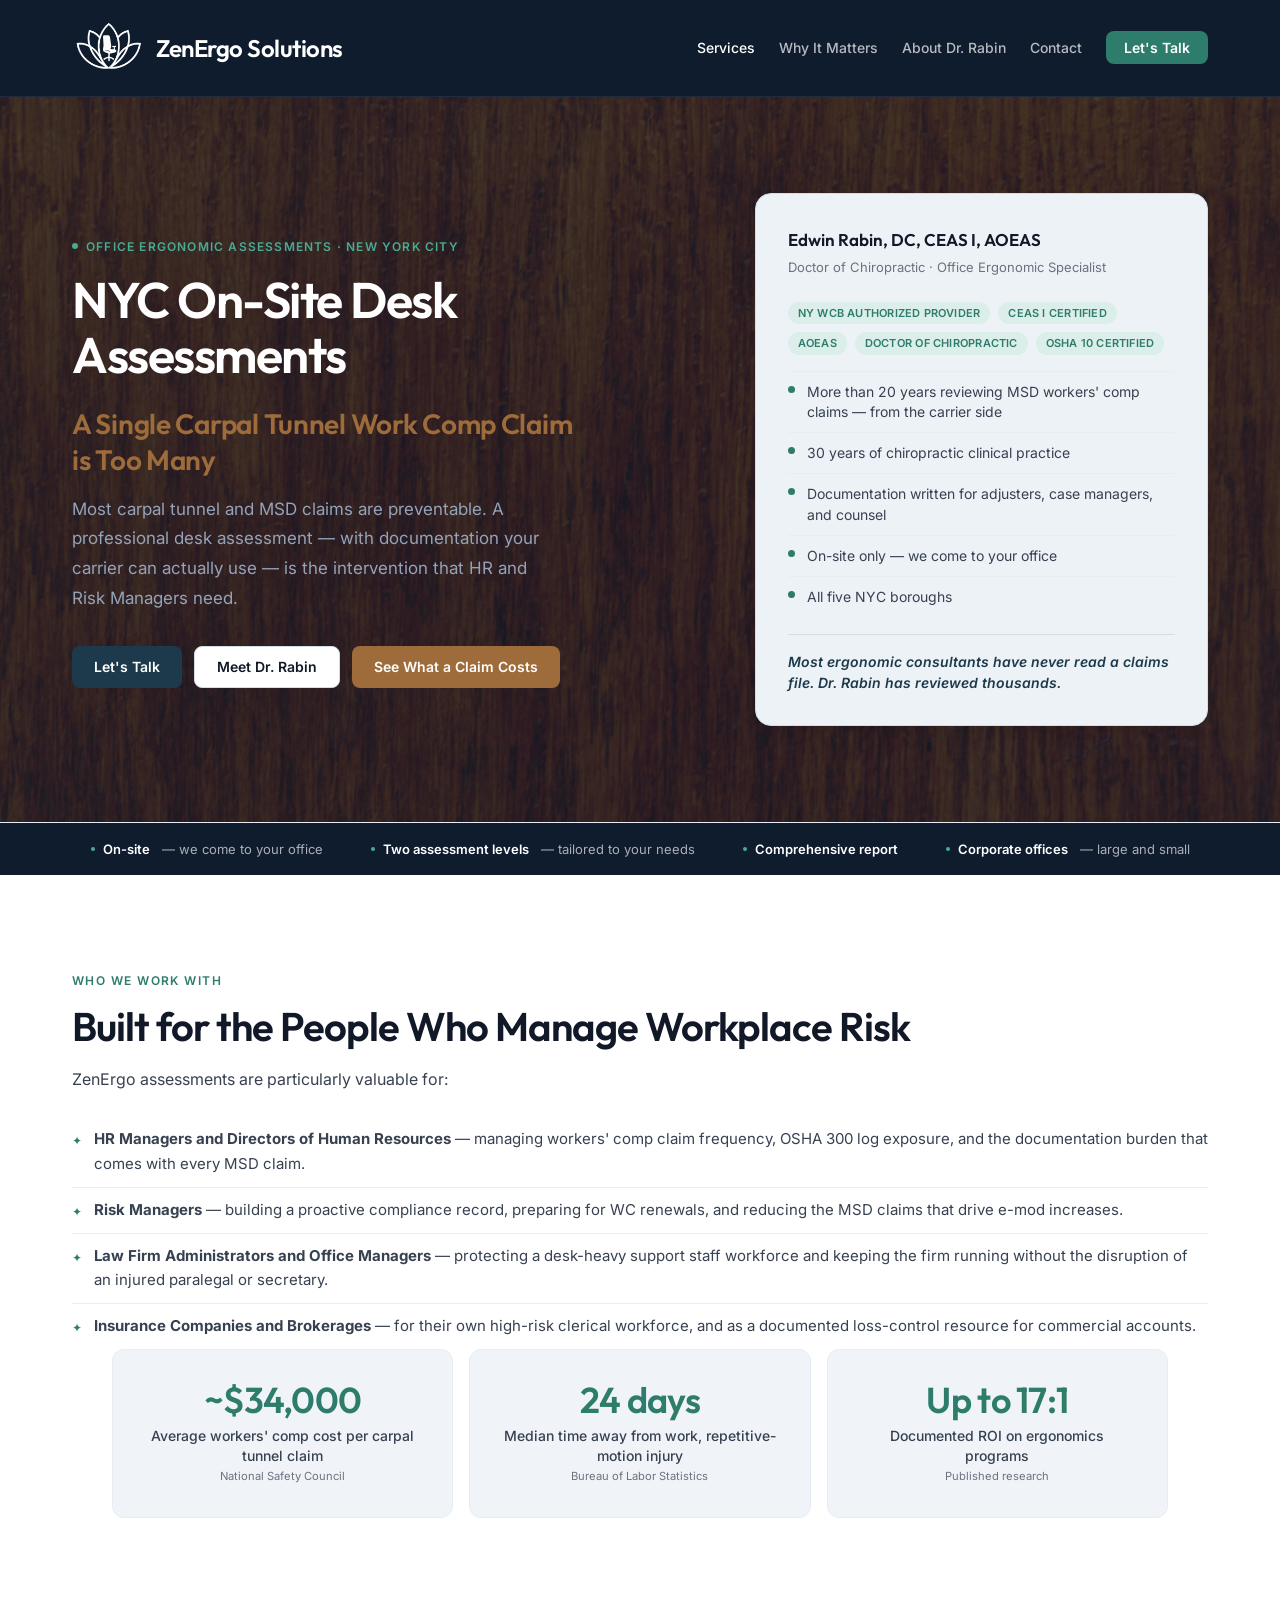
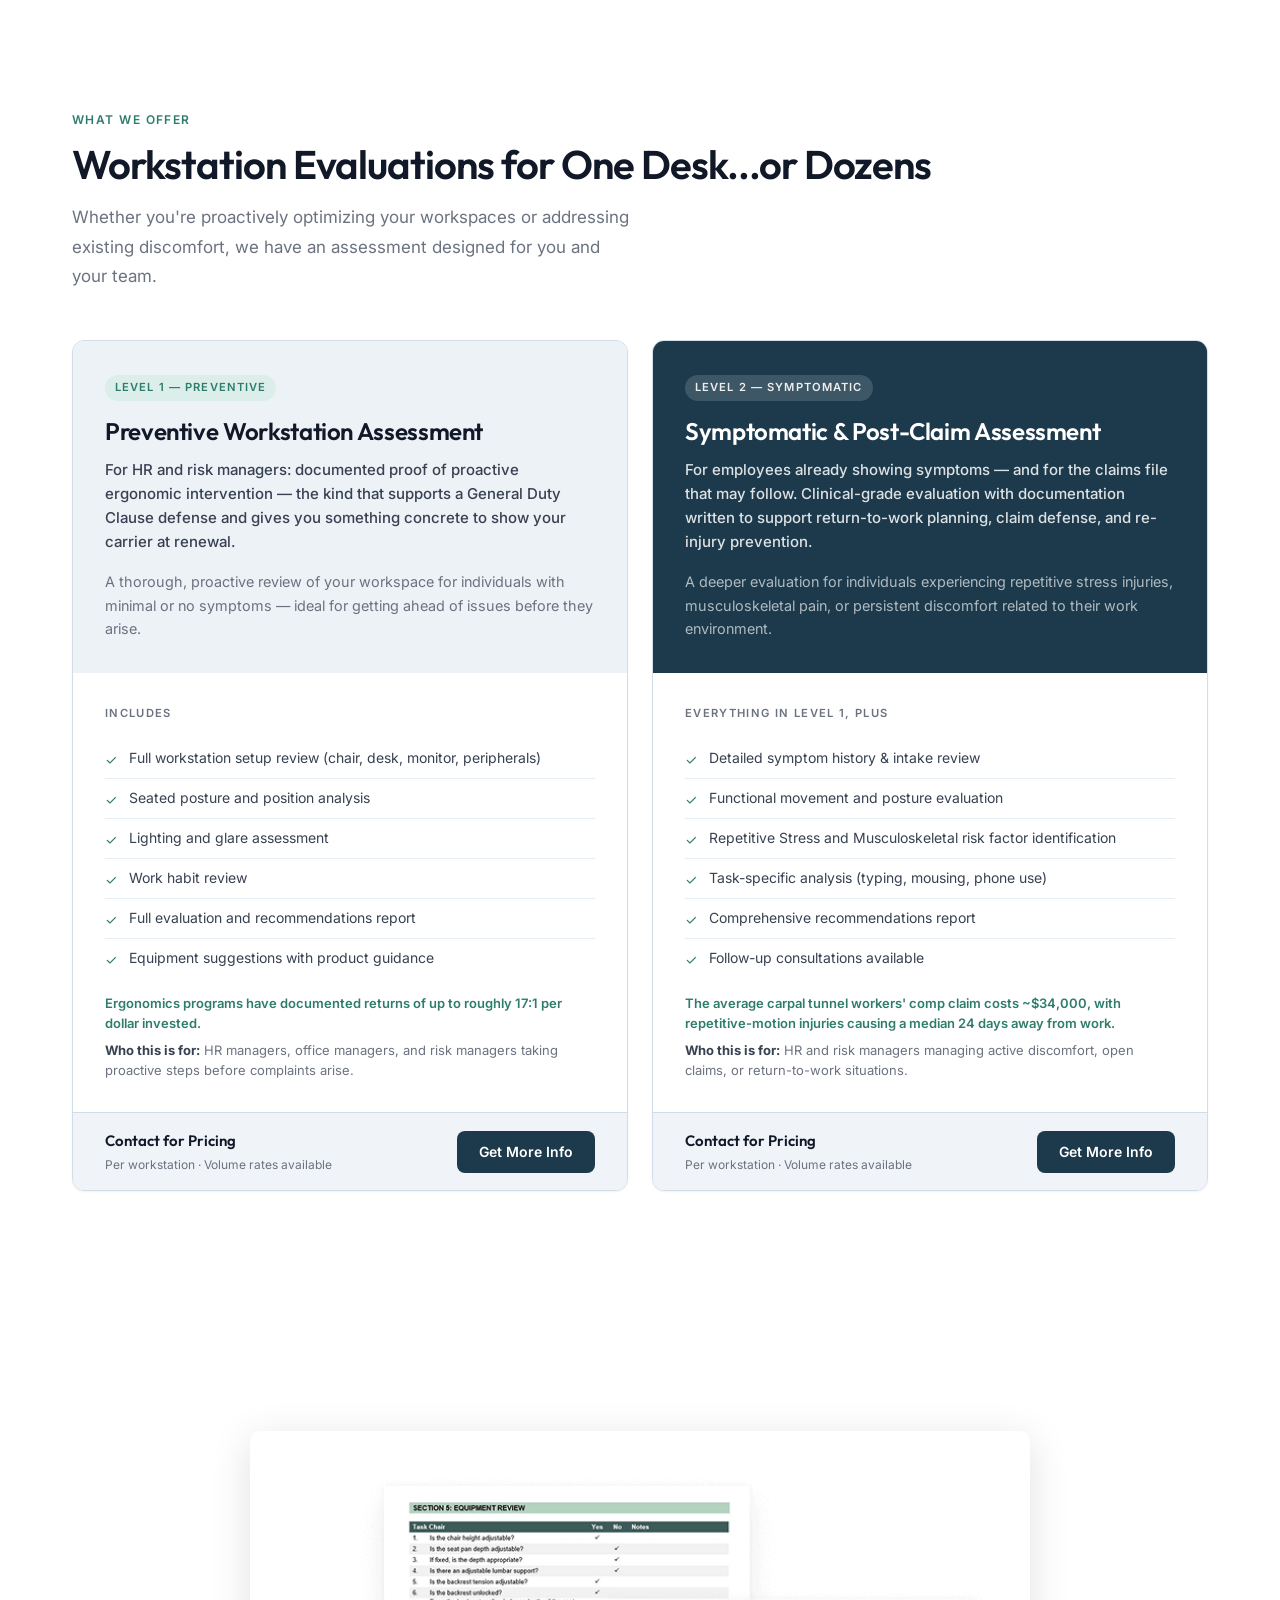
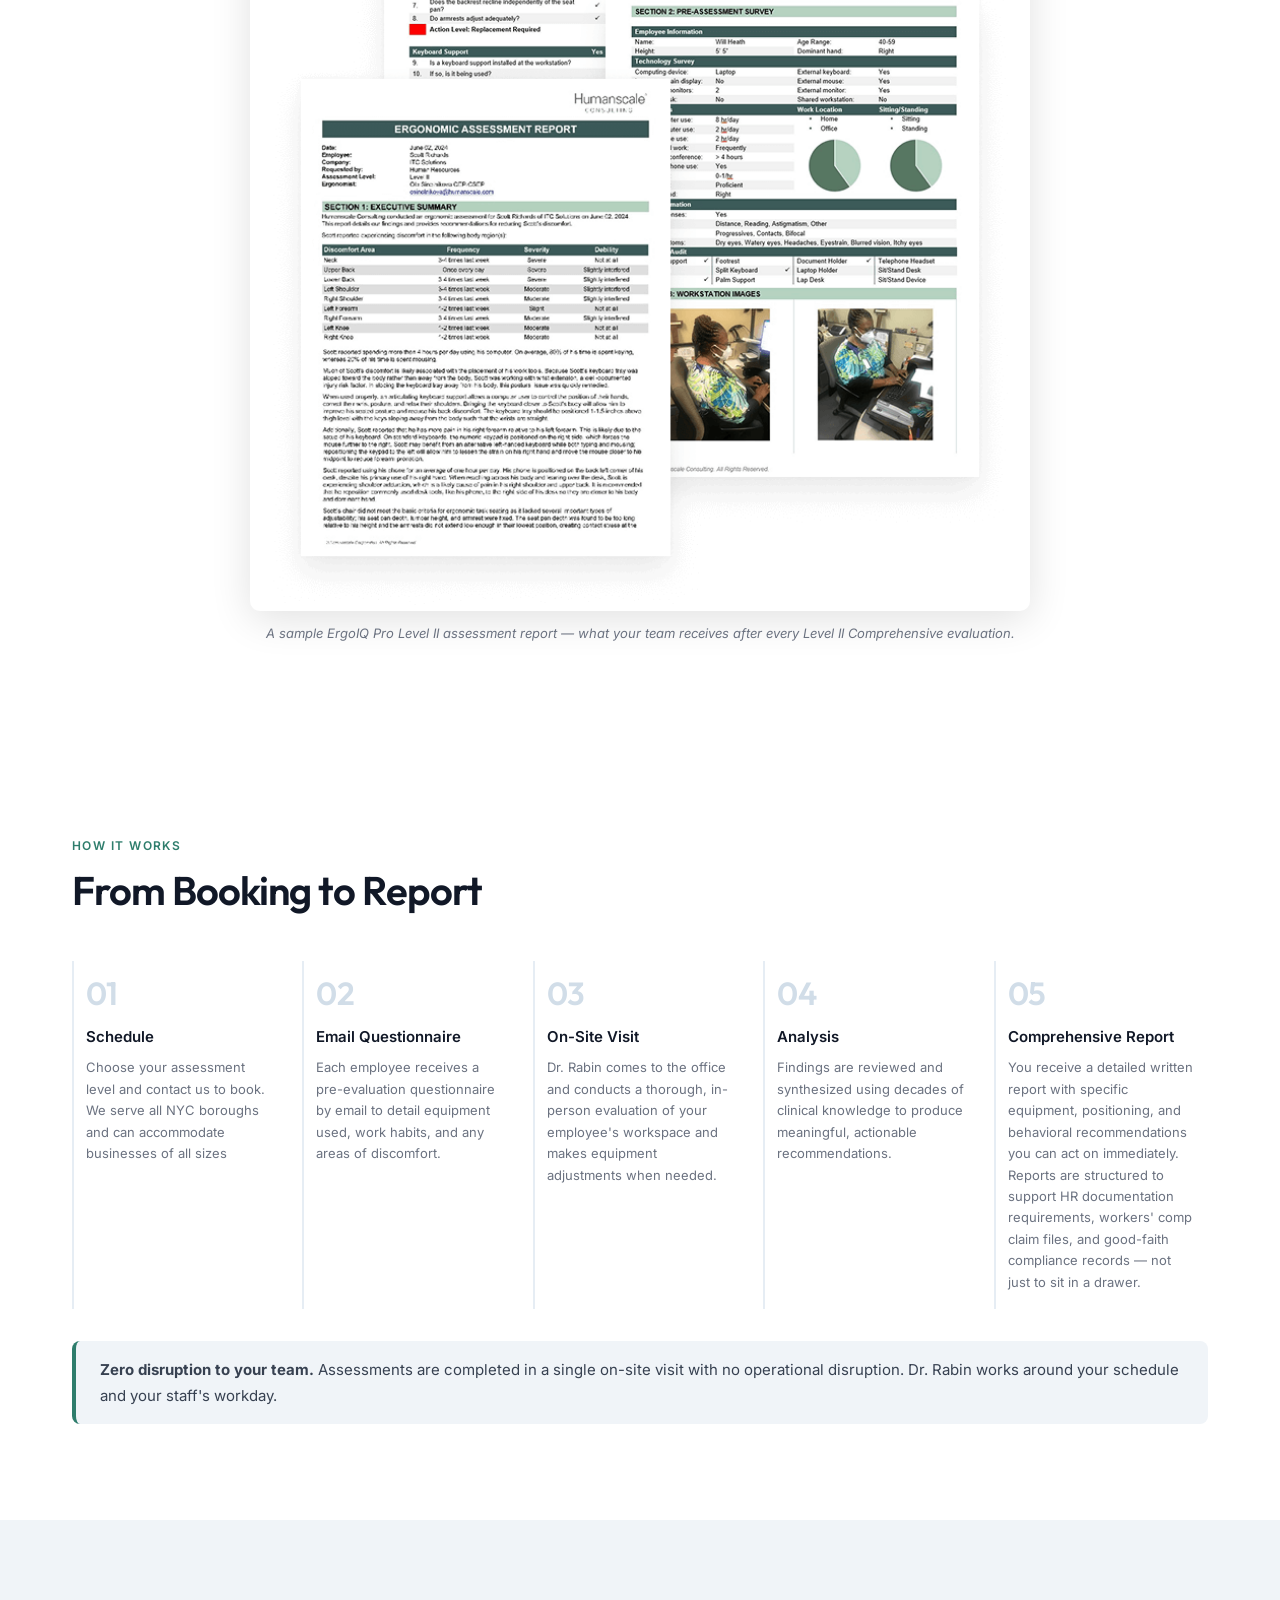
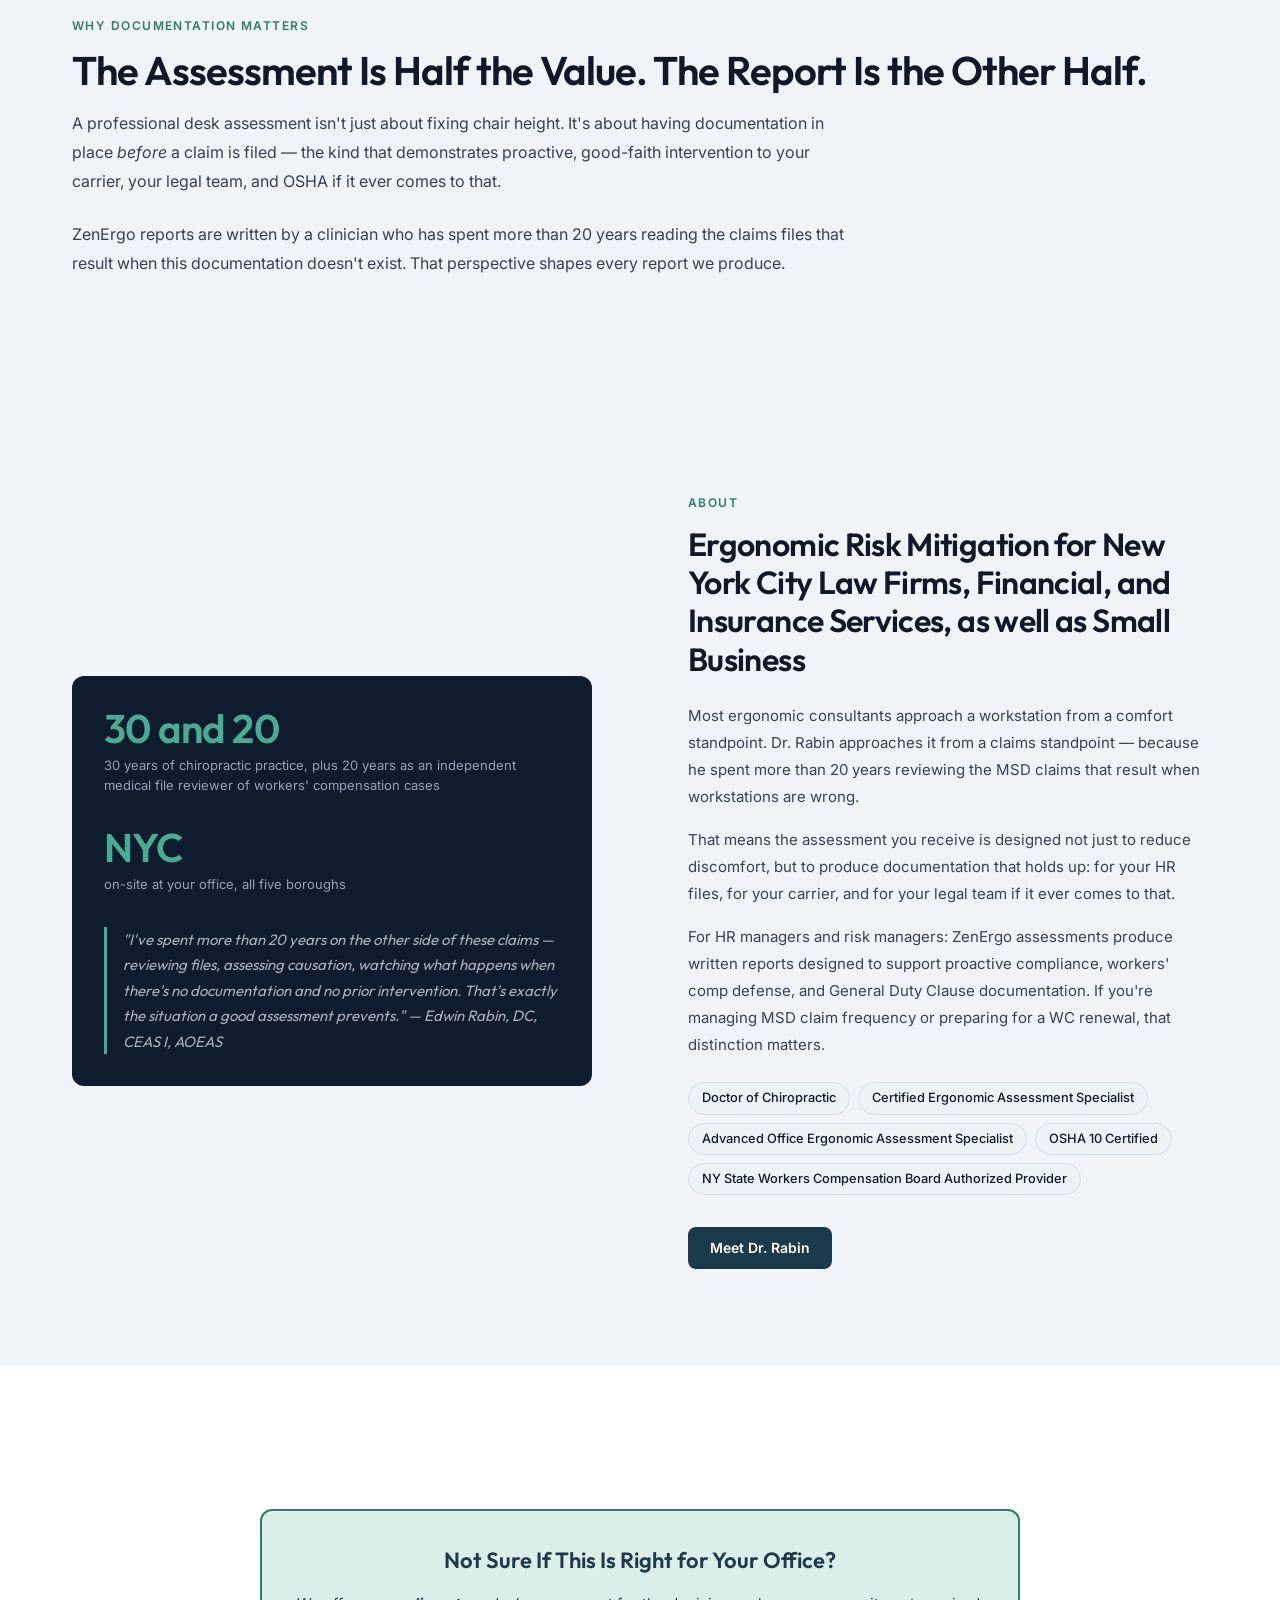
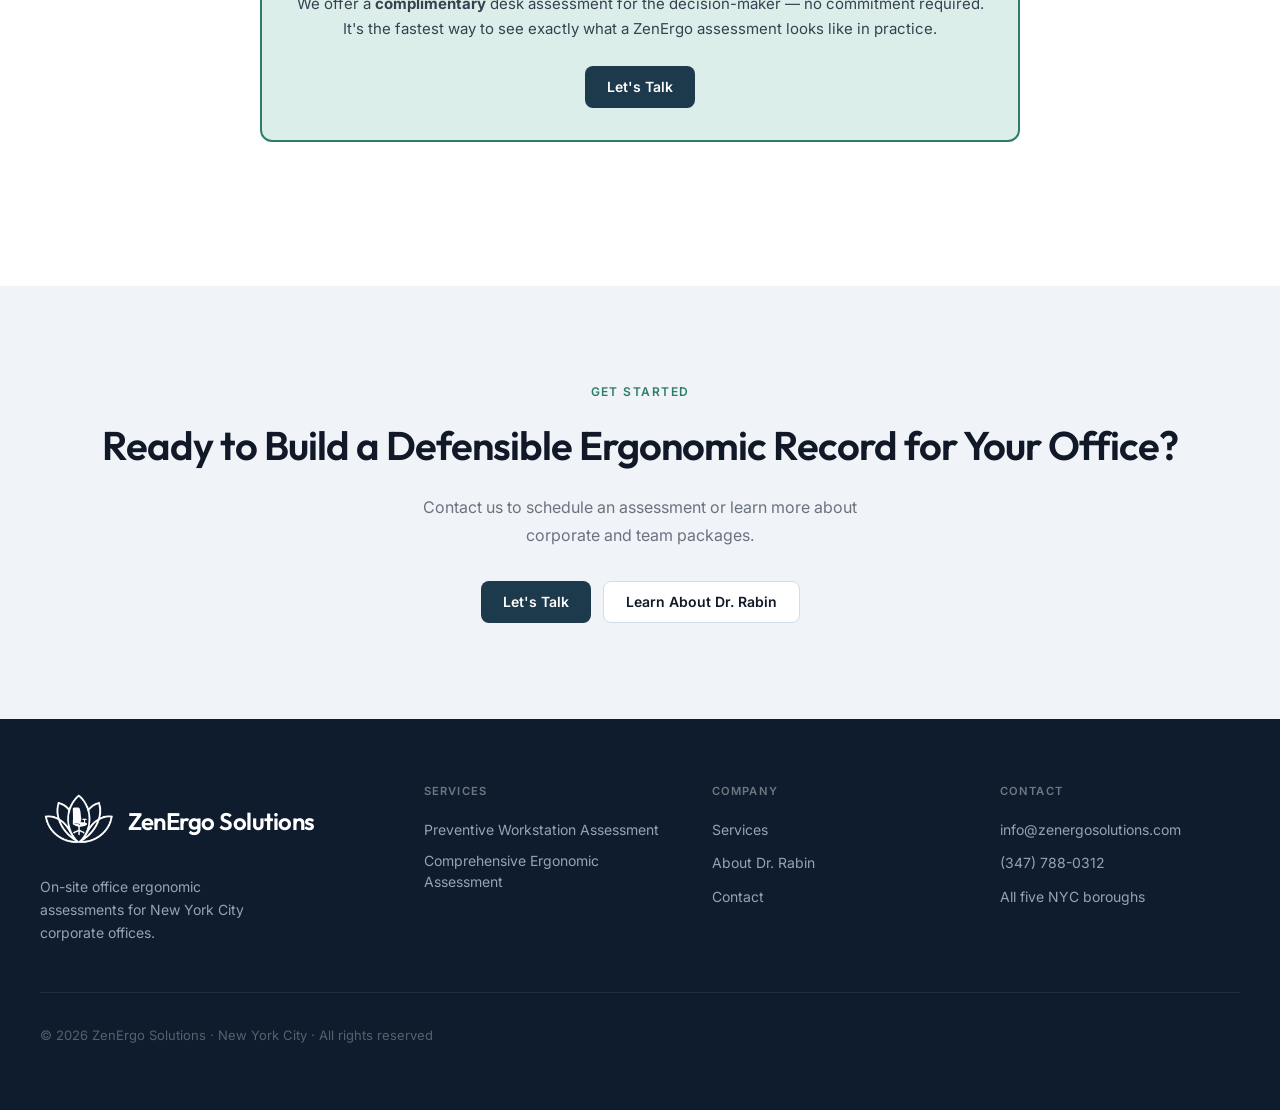
==== index.html @ 28ac05fc "Reword hero sub-headline copy "One Carpal Tunnel Work Comp Claim is Too Many." -> "A Single Carpal T" ====
<!DOCTYPE html>
<html lang="en">
<head>
  <meta charset="UTF-8">
  <meta name="viewport" content="width=device-width, initial-scale=1.0">
  <title>NYC Office Ergonomic Assessments for HR & Risk Managers | Law, Financial & Insurance | ZenErgo Solutions</title>
  <meta name="description" content="On-site office ergonomic assessments for NYC employers — with documentation HR managers, risk managers, office managers, and COOs can actually use. Reduce MSD workers' comp claims, strengthen your compliance record, and protect a desk-bound workforce. All five NYC boroughs.">
  <link rel="canonical" href="https://www.zenergosolutions.com/" />
  <meta name="keywords" content="office ergonomics consultant NYC, ergonomic assessment NYC office, on-site ergonomic assessment New York, workplace ergonomic evaluation New York City, workstation assessment NYC, ergonomic assessment law firm NYC, financial services ergonomics, insurance office ergonomics, workers comp ergonomic assessment NYC, carpal tunnel prevention office NYC, MSD prevention office ergonomics, corporate ergonomics Manhattan Brooklyn, ZenErgo Solutions, Dr. Edwin Rabin">

  <!-- Favicon -->
  <link rel="icon" type="image/png" href="ZenErgo-wName.png">
  <link rel="apple-touch-icon" href="ZenErgo-wName.png">

  <!-- Open Graph -->
  <meta property="og:type" content="website">
  <meta property="og:title" content="NYC Office Ergonomic Assessments for HR & Risk Managers | ZenErgo Solutions">
  <meta property="og:description" content="On-site office ergonomic assessments for NYC employers — with documentation HR, risk, and office managers can use. Reduce MSD claim exposure and build a defensible compliance record. All five boroughs served.">
  <meta property="og:url" content="https://www.zenergosolutions.com/">
  <meta property="og:image" content="https://www.zenergosolutions.com/ZenErgo-wName.png">
  <meta property="og:site_name" content="ZenErgo Solutions">

  <!-- Twitter Card -->
  <meta name="twitter:card" content="summary_large_image">
  <meta name="twitter:title" content="NYC Office Ergonomic Assessments for HR & Risk Managers | ZenErgo Solutions">
  <meta name="twitter:description" content="On-site office ergonomic assessments for NYC employers — with documentation HR, risk, and office managers can use. Reduce MSD claim exposure and build a defensible compliance record. All five boroughs served.">
  <meta name="twitter:image" content="https://www.zenergosolutions.com/ZenErgo-wName.png">

  <!-- Google Search Console Verification -->
  <meta name="google-site-verification" content="HZJrYpx8dpgIf5GoWbdY0h0nmHTKcFLue034OEH0woA" />

  <!-- Google Analytics 4 -->
  <script async src="https://www.googletagmanager.com/gtag/js?id=G-EG3LSNNDYT"></script>
  <script>
    window.dataLayer = window.dataLayer || [];
    function gtag(){dataLayer.push(arguments);}
    gtag('js', new Date());
    gtag('config', 'G-EG3LSNNDYT');
  </script>

  <!-- JSON-LD: Local Business / Professional Service Schema -->
  <script type="application/ld+json">
  {
    "@context": "https://schema.org",
    "@type": "ProfessionalService",
    "name": "ZenErgo Solutions",
    "description": "On-site office ergonomic assessments for New York City employers — clinician-led workstation evaluations with written documentation built for HR files, workers' compensation defense, and General Duty Clause compliance. Serving law firms, financial services firms, insurance companies, and corporate offices across all five NYC boroughs.",
    "image": "https://www.zenergosolutions.com/ZenErgo-wName.png",
    "logo": "https://www.zenergosolutions.com/ZenErgo-wName.png",
    "@id": "https://www.zenergosolutions.com/#organization",
    "url": "https://www.zenergosolutions.com",
    "telephone": "+1-347-788-0312",
    "email": "info@zenergosolutions.com",
    "priceRange": "$$",
    "address": {
      "@type": "PostalAddress",
      "addressLocality": "New York",
      "addressRegion": "NY",
      "addressCountry": "US"
    },
    "openingHoursSpecification": {
      "@type": "OpeningHoursSpecification",
      "dayOfWeek": ["Monday", "Tuesday", "Wednesday", "Thursday", "Friday"],
      "opens": "09:00",
      "closes": "17:00"
    },
    "audience": {
      "@type": "BusinessAudience",
      "audienceType": "HR Managers, Risk Managers, Office Managers, Law Firm Administrators, Financial Firm Administrators, Insurance Services Administrators, COOs"
    },
    "founder": {
      "@type": "Person",
      "name": "Dr. Edwin Rabin, DC",
      "jobTitle": "Chiropractor & Certified Ergonomics Specialist",
      "honorificSuffix": "DC, CEAS I, AOEAS"
    },
    "areaServed": [
      {
        "@type": "AdministrativeArea",
        "name": "Manhattan",
        "sameAs": "https://en.wikipedia.org/wiki/Manhattan"
      },
      {
        "@type": "AdministrativeArea",
        "name": "Brooklyn",
        "sameAs": "https://en.wikipedia.org/wiki/Brooklyn"
      },
      {
        "@type": "AdministrativeArea",
        "name": "Queens",
        "sameAs": "https://en.wikipedia.org/wiki/Queens"
      },
      {
        "@type": "AdministrativeArea",
        "name": "The Bronx",
        "sameAs": "https://en.wikipedia.org/wiki/The_Bronx"
      },
      {
        "@type": "AdministrativeArea",
        "name": "Staten Island",
        "sameAs": "https://en.wikipedia.org/wiki/Staten_Island"
      },
      {
        "@type": "AdministrativeArea",
        "name": "New York City",
        "sameAs": "https://en.wikipedia.org/wiki/New_York_City"
      }
    ],
    "knowsAbout": [
      "Office Ergonomics",
      "Workstation Tuning",
      "Ergonomic Assessment",
      "Injury Prevention",
      "Workers Compensation Risk Reduction",
      "Law Firm Ergonomics",
      "Financial Services Ergonomics",
      "Insurance Office Ergonomics",
      "RSI Prevention",
      "Musculoskeletal Disorder Prevention"
    ],
    "hasOfferCatalog": {
      "@type": "OfferCatalog",
      "name": "Ergonomic Assessment Services",
      "itemListElement": [
        {
          "@type": "Offer",
          "itemOffered": {
            "@type": "Service",
            "name": "Preventive Workstation Assessment",
            "description": "Proactive ergonomic workstation assessment for employees with minimal or no symptoms. Includes full workstation review, posture analysis, lighting assessment, and written recommendations report.",
            "audience": {
              "@type": "Audience",
              "audienceType": "Law Firms, Financial Services, Insurance Companies, Corporate Offices"
            }
          }
        },
        {
          "@type": "Offer",
          "itemOffered": {
            "@type": "Service",
            "name": "Symptomatic & Post-Claim Assessment",
            "description": "In-depth clinical ergonomic evaluation for employees experiencing RSI, musculoskeletal pain, or persistent work-related discomfort. Includes symptom history, functional movement evaluation, and detailed clinical recommendations report.",
            "audience": {
              "@type": "Audience",
              "audienceType": "Law Firms, Financial Services, Insurance Companies, Corporate Offices"
            }
          }
        }
      ]
    }
  }
  </script>

  <link rel="preconnect" href="https://fonts.googleapis.com">
  <link rel="preconnect" href="https://fonts.gstatic.com" crossorigin>
  <link href="https://fonts.googleapis.com/css2?family=Outfit:wght@400;500;600&family=Inter:wght@400;500;600&display=swap" rel="stylesheet">
  <link rel="stylesheet" href="style.css">
</head>
<body>

<header class="site-header">
  <nav class="nav-inner" aria-label="Main navigation">
    <a href="index.html" class="nav-logo" aria-label="ZenErgo Solutions home">
      <img src="ZenErgo-wName.png" alt="ZenErgo Solutions logo">
      <span class="nav-brand-name">ZenErgo Solutions</span>
    </a>
    <ul class="nav-links" id="navLinks">
      <li><a href="index.html" class="active">Services</a></li>
      <li><a href="why-it-matters.html">Why It Matters</a></li>
      <li><a href="about.html">About Dr. Rabin</a></li>
      <li><a href="contact.html">Contact</a></li>
      <li><a href="contact.html" class="nav-cta-link">Let's Talk</a></li>
    </ul>
    <button class="nav-hamburger" id="navHamburger" aria-label="Toggle menu" aria-expanded="false">
      <span></span><span></span><span></span>
    </button>
  </nav>
</header>

<main>

  <!-- HERO -->
  <section class="hero-band">
    <div class="container">
      <div class="hero-layout">
        <div>
          <div class="hero-eyebrow">Office Ergonomic Assessments · New York City</div>
          <h1 class="hero-h1">NYC On-Site Desk Assessments</h1>
          <p class="hero-subhead">A Single Carpal Tunnel Work Comp Claim is Too Many</p>
          <p class="hero-sub">Most carpal tunnel and MSD claims are preventable. A professional desk assessment — with documentation your carrier can actually use — is the intervention that HR and Risk Managers need.</p>
          <div class="hero-actions">
            <a href="contact.html" class="btn-primary">Let's Talk</a>
            <a href="about.html" class="btn-secondary">Meet Dr. Rabin</a>
            <a href="why-it-matters.html" class="btn-warm">See What a Claim Costs</a>
          </div>
        </div>
        <div class="hero-cred-card">
          <div class="hero-cred-name">Edwin Rabin, DC, CEAS I, AOEAS</div>
          <div class="hero-cred-role">Doctor of Chiropractic · Office Ergonomic Specialist</div>
          <!-- Credentials Badge Strip -->
          <div class="credentials-badge-strip">
            <span class="badge">NY WCB Authorized Provider</span>
            <span class="badge">CEAS I Certified</span>
            <span class="badge">AOEAS</span>
            <span class="badge">Doctor of Chiropractic</span>
            <span class="badge">OSHA 10 Certified</span>
          </div>
          <div class="cred-row"><div class="cred-dot"></div>More than 20 years reviewing MSD workers' comp claims — from the carrier side</div>
          <div class="cred-row"><div class="cred-dot"></div>30 years of chiropractic clinical practice</div>
          <div class="cred-row"><div class="cred-dot"></div>Documentation written for adjusters, case managers, and counsel</div>
          <div class="cred-row"><div class="cred-dot"></div>On-site only — we come to your office</div>
          <div class="cred-row"><div class="cred-dot"></div>All five NYC boroughs</div>
          <!-- Claims-side differentiator callout -->
          <blockquote class="differentiator-callout">
            Most ergonomic consultants have never read a claims file. Dr. Rabin has reviewed thousands.
          </blockquote>
        </div>
      </div>
    </div>
  </section>

  <!-- TRUST BAR -->
  <div class="trust-bar">
    <div class="trust-bar-inner container">
      <div class="trust-item"><span class="trust-dot"></span><strong>On-site</strong>&nbsp;— we come to your office</div>
      <div class="trust-item"><span class="trust-dot"></span><strong>Two assessment levels</strong>&nbsp;— tailored to your needs</div>
      <div class="trust-item"><span class="trust-dot"></span><strong>Comprehensive report</strong></div>
      <div class="trust-item"><span class="trust-dot"></span><strong>Corporate offices</strong>&nbsp;— large and small</div>
    </div>
  </div>

  <!-- WHO WE WORK WITH section -->
  <section class="content-section" id="who-we-work-with">
    <div class="container">
      <div class="section-eyebrow">Who We Work With</div>
      <h2 class="section-title">Built for the People Who Manage Workplace Risk</h2>
      <p class="section-intro">ZenErgo assessments are particularly valuable for:</p>
      <ul class="prose-list">
        <li><span class="pl-dot">✦</span><span><strong>HR Managers and Directors of Human Resources</strong> — managing workers' comp claim frequency, OSHA 300 log exposure, and the documentation burden that comes with every MSD claim.</span></li>
        <li><span class="pl-dot">✦</span><span><strong>Risk Managers</strong> — building a proactive compliance record, preparing for WC renewals, and reducing the MSD claims that drive e-mod increases.</span></li>
        <li><span class="pl-dot">✦</span><span><strong>Law Firm Administrators and Office Managers</strong> — protecting a desk-heavy support staff workforce and keeping the firm running without the disruption of an injured paralegal or secretary.</span></li>
        <li><span class="pl-dot">✦</span><span><strong>Insurance Companies and Brokerages</strong> — for their own high-risk clerical workforce, and as a documented loss-control resource for commercial accounts.</span></li>
      </ul>

      <!-- Stat bar -->
      <div class="stat-bar">
        <div class="stat-item">
          <span class="stat-number">~$34,000</span>
          <span class="stat-label">Average workers' comp cost per carpal tunnel claim</span>
          <span class="stat-source">National Safety Council</span>
        </div>
        <div class="stat-item">
          <span class="stat-number">24 days</span>
          <span class="stat-label">Median time away from work, repetitive-motion injury</span>
          <span class="stat-source">Bureau of Labor Statistics</span>
        </div>
        <div class="stat-item">
          <span class="stat-number">Up to 17:1</span>
          <span class="stat-label">Documented ROI on ergonomics programs</span>
          <span class="stat-source">Published research</span>
        </div>
      </div>
    </div>
  </section>

  <!-- SERVICES -->
  <section class="services-section" id="services">
    <div class="container">
      <div class="services-header">
        <div class="section-eyebrow">What We Offer</div>
        <h2 class="section-title">Workstation Evaluations for One Desk...or Dozens</h2>
        <p class="section-sub">Whether you're proactively optimizing your workspaces or addressing existing discomfort, we have an assessment designed for you and your team.</p>
      </div>

      <div class="services-grid">

        <!-- Level 1 -->
        <article class="service-card">
          <div class="service-card-head head-light">
            <span class="service-badge badge-preventive">Level 1 — Preventive</span>
            <h3 class="service-card-title">Preventive Workstation Assessment</h3>
            <p class="card-benefit-lede">For HR and risk managers: documented proof of proactive ergonomic intervention — the kind that supports a General Duty Clause defense and gives you something concrete to show your carrier at renewal.</p>
            <p class="service-card-desc">A thorough, proactive review of your workspace for individuals with minimal or no symptoms — ideal for getting ahead of issues before they arise.</p>
          </div>
          <div class="service-card-body">
            <div class="service-includes-label">Includes</div>
            <ul class="service-features">
              <li><span class="check">✓</span>Full workstation setup review (chair, desk, monitor, peripherals)</li>
              <li><span class="check">✓</span>Seated posture and position analysis</li>
              <li><span class="check">✓</span>Lighting and glare assessment</li>
              <li><span class="check">✓</span>Work habit review</li>
              <li><span class="check">✓</span>Full evaluation and recommendations report</li>
              <li><span class="check">✓</span>Equipment suggestions with product guidance</li>
            </ul>
            <p class="card-stat">Ergonomics programs have documented returns of up to roughly 17:1 per dollar invested.</p>
            <p class="card-who"><strong>Who this is for:</strong> HR managers, office managers, and risk managers taking proactive steps before complaints arise.</p>
          </div>
          <div class="service-card-foot">
            <div>
              <div class="service-price-amount">Contact for Pricing</div>
              <div class="service-price-note">Per workstation · Volume rates available</div>
            </div>
            <a href="contact.html" class="btn-primary">Get More Info</a>
          </div>
        </article>

        <!-- Level 2 -->
        <article class="service-card">
          <div class="service-card-head head-dark">
            <span class="service-badge badge-clinical">Level 2 — Symptomatic</span>
            <h3 class="service-card-title">Symptomatic &amp; Post-Claim Assessment</h3>
            <p class="card-benefit-lede">For employees already showing symptoms — and for the claims file that may follow. Clinical-grade evaluation with documentation written to support return-to-work planning, claim defense, and re-injury prevention.</p>
            <p class="service-card-desc">A deeper evaluation for individuals experiencing repetitive stress injuries, musculoskeletal pain, or persistent discomfort related to their work environment.</p>
          </div>
          <div class="service-card-body">
            <div class="service-includes-label">Everything in Level 1, plus</div>
            <ul class="service-features">
              <li><span class="check">✓</span>Detailed symptom history &amp; intake review</li>
              <li><span class="check">✓</span>Functional movement and posture evaluation</li>
              <li><span class="check">✓</span>Repetitive Stress and Musculoskeletal risk factor identification</li>
              <li><span class="check">✓</span>Task-specific analysis (typing, mousing, phone use)</li>
              <li><span class="check">✓</span>Comprehensive recommendations report</li>
              <li><span class="check">✓</span>Follow-up consultations available</li>
            </ul>
            <p class="card-stat">The average carpal tunnel workers' comp claim costs ~$34,000, with repetitive-motion injuries causing a median 24 days away from work.</p>
            <p class="card-who"><strong>Who this is for:</strong> HR and risk managers managing active discomfort, open claims, or return-to-work situations.</p>
          </div>
          <div class="service-card-foot">
            <div>
              <div class="service-price-amount">Contact for Pricing</div>
              <div class="service-price-note">Per workstation · Volume rates available</div>
            </div>
            <a href="contact.html" class="btn-primary">Get More Info</a>
          </div>
        </article>

      </div>
    </div>
  </section>

  <!-- REPORT PREVIEW -->
  <section class="process-section">
    <div class="container">
      <div class="report-preview">
        <img src="ErgoIQPro Report Picture.png" alt="Sample ErgoIQ Pro ergonomic assessment report showing executive summary, equipment review, and workspace images" class="report-preview-img">
        <p class="report-preview-caption">A sample ErgoIQ Pro Level II assessment report — what your team receives after every Level II Comprehensive evaluation.</p>
      </div>
    </div>
  </section>

  <!-- PROCESS -->
  <section class="process-section">
    <div class="container">
      <div class="section-eyebrow">How It Works</div>
      <h2 class="section-title">From Booking to Report</h2>
      <div class="process-grid">
        <div class="process-step">
          <div class="step-number">01</div>
          <h4>Schedule</h4>
          <p>Choose your assessment level and contact us to book. We serve all NYC boroughs and can accommodate businesses of all sizes</p>
        </div>
        <div class="process-step">
          <div class="step-number">02</div>
          <h4>Email Questionnaire</h4>
          <p>Each employee receives a pre-evaluation questionnaire by email to detail equipment used, work habits, and any areas of discomfort.</p>
        </div>
        <div class="process-step">
          <div class="step-number">03</div>
          <h4>On-Site Visit</h4>
          <p>Dr. Rabin comes to the office and conducts a thorough, in-person evaluation of your employee's workspace and makes equipment adjustments when needed.</p>
        </div>
        <div class="process-step">
          <div class="step-number">04</div>
          <h4>Analysis</h4>
          <p>Findings are reviewed and synthesized using decades of clinical knowledge to produce meaningful, actionable recommendations.</p>
        </div>
        <div class="process-step">
          <div class="step-number">05</div>
          <h4>Comprehensive Report</h4>
          <p>You receive a detailed written report with specific equipment, positioning, and behavioral recommendations you can act on immediately. Reports are structured to support HR documentation requirements, workers' comp claim files, and good-faith compliance records — not just to sit in a drawer.</p>
        </div>
      </div>
      <!-- Zero disruption callout -->
      <div class="callout-box">
        <p><strong>Zero disruption to your team.</strong> Assessments are completed in a single on-site visit with no operational disruption. Dr. Rabin works around your schedule and your staff's workday.</p>
      </div>
    </div>
  </section>

  <!-- Why Documentation Matters section -->
  <section class="content-section-soft" id="why-documentation-matters">
    <div class="container">
      <div class="section-eyebrow">Why Documentation Matters</div>
      <h2 class="section-title">The Assessment Is Half the Value. The Report Is the Other Half.</h2>
      <p class="section-intro">A professional desk assessment isn't just about fixing chair height. It's about having documentation in place <em>before</em> a claim is filed — the kind that demonstrates proactive, good-faith intervention to your carrier, your legal team, and OSHA if it ever comes to that.</p>
      <p class="section-intro">ZenErgo reports are written by a clinician who has spent more than 20 years reading the claims files that result when this documentation doesn't exist. That perspective shapes every report we produce.</p>
    </div>
  </section>

  <!-- ABOUT STRIP -->
  <section class="about-strip">
    <div class="container">
      <div class="about-strip-layout">
        <div class="about-stat-card">
          <div class="about-stat">
            <div class="about-stat-num">30 and 20</div>
            <div class="about-stat-label">30 years of chiropractic practice, plus 20 years as an independent medical file reviewer of workers' compensation cases</div>
          </div>
          <div class="about-stat">
            <div class="about-stat-num">NYC</div>
            <div class="about-stat-label">on-site at your office, all five boroughs</div>
          </div>
          <blockquote class="about-blockquote">
            "I've spent more than 20 years on the other side of these claims — reviewing files, assessing causation, watching what happens when there's no documentation and no prior intervention. That's exactly the situation a good assessment prevents."
            <cite>— Edwin Rabin, DC, CEAS I, AOEAS</cite>
          </blockquote>
        </div>
        <div class="about-content">
          <div class="section-eyebrow">About</div>
          <h2 class="about-content-title">Ergonomic Risk Mitigation for New York City Law Firms, Financial, and Insurance Services, as well as Small Business</h2>
          <p>Most ergonomic consultants approach a workstation from a comfort standpoint. Dr. Rabin approaches it from a claims standpoint — because he spent more than 20 years reviewing the MSD claims that result when workstations are wrong.</p>
          <p>That means the assessment you receive is designed not just to reduce discomfort, but to produce documentation that holds up: for your HR files, for your carrier, and for your legal team if it ever comes to that.</p>
          <p>For HR managers and risk managers: ZenErgo assessments produce written reports designed to support proactive compliance, workers' comp defense, and General Duty Clause documentation. If you're managing MSD claim frequency or preparing for a WC renewal, that distinction matters.</p>
          <div class="about-tags">
            <span class="tag">Doctor of Chiropractic</span>
            <span class="tag">Certified Ergonomic Assessment Specialist</span>
            <span class="tag">Advanced Office Ergonomic Assessment Specialist</span>
            <span class="tag">OSHA 10 Certified</span>
            <span class="tag">NY State Workers Compensation Board Authorized Provider</span>
          </div>
          <div style="margin-top: 2rem;">
            <a href="about.html" class="btn-primary">Meet Dr. Rabin</a>
          </div>
        </div>
      </div>
    </div>
  </section>

  <!-- Complimentary assessment callout -->
  <section class="content-section">
    <div class="container">
      <div class="callout-box callout-box--offer">
        <h3>Not Sure If This Is Right for Your Office?</h3>
        <p>We offer a <strong>complimentary</strong> desk assessment for the decision-maker — no commitment required. It's the fastest way to see exactly what a ZenErgo assessment looks like in practice.</p>
        <a href="/contact.html" class="btn-primary">Let's Talk</a>
      </div>
    </div>
  </section>

  <!-- CTA -->
  <section class="cta-band">
    <div class="container">
      <div class="cta-band-inner">
        <div class="section-eyebrow">Get Started</div>
        <h2 class="cta-band-title">Ready to Build a Defensible Ergonomic Record for Your Office?</h2>
        <p class="cta-band-sub">Contact us to schedule an assessment or learn more about corporate and team packages.</p>
        <div class="cta-actions">
          <a href="contact.html" class="btn-primary">Let's Talk</a>
          <a href="about.html" class="btn-secondary">Learn About Dr. Rabin</a>
        </div>
      </div>
    </div>
  </section>

</main>

<footer class="site-footer">
  <div class="footer-inner">
    <div class="footer-brand">
      <a href="index.html" class="footer-logo" aria-label="ZenErgo Solutions home">
        <img src="ZenErgo-wName.png" alt="ZenErgo Solutions logo">
        <span class="footer-brand-name">ZenErgo Solutions</span>
      </a>
      <p>On-site office ergonomic assessments for New York City corporate offices.</p>
    </div>
    <div class="footer-col">
      <h4>Services</h4>
      <ul>
        <li><a href="index.html#services">Preventive Workstation Assessment</a></li>
        <li><a href="index.html#services">Comprehensive Ergonomic Assessment</a></li>
      </ul>
    </div>
    <div class="footer-col">
      <h4>Company</h4>
      <ul>
        <li><a href="index.html">Services</a></li>
        <li><a href="about.html">About Dr. Rabin</a></li>
        <li><a href="contact.html">Contact</a></li>
      </ul>
    </div>
    <div class="footer-col">
      <h4>Contact</h4>
      <ul>
        <li><a href="mailto:info@zenergosolutions.com">info@zenergosolutions.com</a></li>
        <li><a href="tel:+13477880312">(347) 788-0312</a></li>
        <li><span>All five NYC boroughs</span></li>
      </ul>
    </div>
  </div>
  <div class="footer-bottom">
    <p>© 2026 ZenErgo Solutions · New York City · All rights reserved</p>
  </div>
</footer>

<script>
  const hamburger = document.getElementById('navHamburger');
  const navLinks  = document.getElementById('navLinks');

  hamburger.addEventListener('click', () => {
    const isOpen = navLinks.classList.toggle('mobile-open');
    hamburger.classList.toggle('open', isOpen);
    hamburger.setAttribute('aria-expanded', isOpen);
    document.body.style.overflow = isOpen ? 'hidden' : '';
  });

  navLinks.querySelectorAll('a').forEach(a => a.addEventListener('click', () => {
    hamburger.classList.remove('open');
    navLinks.classList.remove('mobile-open');
    hamburger.setAttribute('aria-expanded', 'false');
    document.body.style.overflow = '';
  }));
</script>
</body>
</html>
---- style.css ----
/* ============================================================
   ZenErgo Solutions — Main Stylesheet
   Cal.com-inspired design system, ZenErgo brand palette
   ============================================================ */

/* ============================================================
   DESIGN TOKENS
   ============================================================ */

:root {
  /* Colors — Brand */
  --c-primary:          #1c3a4b;
  --c-primary-active:   #122837;
  --c-brand:            #2e7d6c;
  --c-brand-light:      #dceee9;
  --c-brand-bright:     #4aaa92;
  --c-accent:           #3d6fa3;
  --c-warm:             #9e6b3a;

  /* Colors — Surface */
  --c-canvas:           #ffffff;
  --c-surface-soft:     #f0f4f8;
  --c-surface-card:     #edf2f7;
  --c-surface-strong:   #ccd6e0;
  --c-surface-dark:     #0f1c2e;
  --c-surface-dark-el:  #162337;

  /* Colors — Text */
  --c-ink:              #111827;
  --c-body:             #374151;
  --c-muted:            #6b7280;
  --c-muted-soft:       #9ca3af;
  --c-on-primary:       #ffffff;
  --c-on-dark:          #ffffff;
  --c-on-dark-soft:     #94a3b8;

  /* Colors — UI */
  --c-hairline:         #d1dde8;
  --c-hairline-soft:    #e6edf4;

  /* Typography */
  --font-display: 'Outfit', -apple-system, BlinkMacSystemFont, 'Segoe UI', Roboto, sans-serif;
  --font-body:    'Inter',  -apple-system, BlinkMacSystemFont, 'Segoe UI', Roboto, sans-serif;

  /* Spacing */
  --sp-xxs:     4px;
  --sp-xs:      8px;
  --sp-sm:      12px;
  --sp-md:      16px;
  --sp-lg:      24px;
  --sp-xl:      32px;
  --sp-xxl:     48px;
  --sp-section: 96px;

  /* Border Radius */
  --r-sm:   6px;
  --r-md:   8px;
  --r-lg:   12px;
  --r-xl:   16px;
  --r-pill: 9999px;

  /* Shadows */
  --shadow-sm:  0 1px 2px rgba(0,0,0,0.05);
  --shadow-md:  0 4px 12px rgba(0,0,0,0.08);
  --shadow-lg:  0 8px 30px rgba(15,28,46,0.12);

  /* Layout */
  --max-w: 1200px;
}

/* ============================================================
   RESET & BASE
   ============================================================ */

*, *::before, *::after {
  box-sizing: border-box;
  margin: 0;
  padding: 0;
}

html { scroll-behavior: smooth; }

body {
  font-family: var(--font-body);
  font-size: 16px;
  line-height: 1.6;
  color: var(--c-body);
  background: var(--c-canvas);
  -webkit-font-smoothing: antialiased;
}

img { display: block; max-width: 100%; height: auto; }
a   { color: inherit; text-decoration: none; }

/* ============================================================
   LAYOUT CONTAINER
   ============================================================ */

.container {
  max-width: var(--max-w);
  margin-inline: auto;
  padding-inline: var(--sp-xl);
}

/* ============================================================
   SHARED TYPOGRAPHY UTILITIES
   ============================================================ */

.section-eyebrow {
  font-family: var(--font-body);
  font-size: 0.75rem;
  font-weight: 600;
  letter-spacing: 0.12em;
  text-transform: uppercase;
  color: var(--c-brand);
  margin-bottom: var(--sp-sm);
}

.section-title {
  font-family: var(--font-display);
  font-size: 2.5rem;
  font-weight: 600;
  line-height: 1.15;
  letter-spacing: -0.025em;
  color: var(--c-ink);
  margin-bottom: var(--sp-md);
}

.section-sub {
  font-size: 1.0625rem;
  color: var(--c-muted);
  max-width: 560px;
  line-height: 1.75;
}

/* ============================================================
   SHARED COMPONENTS — BUTTONS
   ============================================================ */

.btn-primary {
  display: inline-flex;
  align-items: center;
  justify-content: center;
  background: var(--c-primary);
  color: var(--c-on-primary);
  font-family: var(--font-body);
  font-size: 0.875rem;
  font-weight: 600;
  line-height: 1;
  padding: 12px 22px;
  height: 42px;
  border-radius: var(--r-md);
  border: none;
  cursor: pointer;
  text-decoration: none;
  transition: background 0.18s;
  white-space: nowrap;
}
.btn-primary:hover,
.btn-primary:focus-visible { background: var(--c-primary-active); }

.btn-secondary {
  display: inline-flex;
  align-items: center;
  justify-content: center;
  background: var(--c-canvas);
  color: var(--c-ink);
  font-family: var(--font-body);
  font-size: 0.875rem;
  font-weight: 600;
  line-height: 1;
  padding: 12px 22px;
  height: 42px;
  border-radius: var(--r-md);
  border: 1px solid var(--c-hairline);
  cursor: pointer;
  text-decoration: none;
  transition: border-color 0.18s;
  white-space: nowrap;
}
.btn-secondary:hover,
.btn-secondary:focus-visible { border-color: var(--c-primary); }

.btn-teal {
  display: inline-flex;
  align-items: center;
  justify-content: center;
  background: var(--c-brand);
  color: #fff;
  font-family: var(--font-body);
  font-size: 0.875rem;
  font-weight: 600;
  line-height: 1;
  padding: 12px 22px;
  height: 42px;
  border-radius: var(--r-md);
  border: none;
  cursor: pointer;
  text-decoration: none;
  transition: background 0.18s;
  white-space: nowrap;
}
.btn-teal:hover,
.btn-teal:focus-visible { background: var(--c-brand-bright); }

.btn-warm {
  display: inline-flex;
  align-items: center;
  justify-content: center;
  background: var(--c-warm);
  color: var(--c-on-primary);
  font-family: var(--font-body);
  font-size: 0.875rem;
  font-weight: 600;
  line-height: 1;
  padding: 12px 22px;
  height: 42px;
  border-radius: var(--r-md);
  border: none;
  cursor: pointer;
  text-decoration: none;
  transition: background 0.18s;
  white-space: nowrap;
}
.btn-warm:hover,
.btn-warm:focus-visible { background: #7d5430; }

.btn-ghost-light {
  display: inline-flex;
  align-items: center;
  justify-content: center;
  background: transparent;
  color: rgba(255,255,255,0.85);
  font-family: var(--font-body);
  font-size: 0.875rem;
  font-weight: 600;
  line-height: 1;
  padding: 12px 22px;
  height: 42px;
  border-radius: var(--r-md);
  border: 1px solid rgba(255,255,255,0.3);
  cursor: pointer;
  text-decoration: none;
  transition: border-color 0.18s, color 0.18s;
  white-space: nowrap;
}
.btn-ghost-light:hover { border-color: rgba(255,255,255,0.7); color: #fff; }

/* ============================================================
   SHARED COMPONENTS — TAGS & BADGES
   ============================================================ */

.tag {
  display: inline-block;
  font-family: var(--font-body);
  font-size: 0.8rem;
  font-weight: 500;
  padding: 5px 13px;
  border-radius: var(--r-pill);
  background: var(--c-surface-card);
  color: var(--c-ink);
  border: 1px solid var(--c-hairline);
}

.check {
  color: var(--c-brand);
  font-size: 0.875rem;
  flex-shrink: 0;
  margin-top: 2px;
}

/* ============================================================
   TOP NAVIGATION
   ============================================================ */

.site-header {
  position: sticky;
  top: 0;
  z-index: 100;
  background: var(--c-surface-dark);
  border-bottom: 1px solid rgba(255,255,255,0.07);
}

.nav-inner {
  max-width: var(--max-w);
  margin-inline: auto;
  padding-inline: var(--sp-xl);
  height: 96px;
  display: flex;
  align-items: center;
  justify-content: space-between;
}

.nav-logo {
  display: flex;
  align-items: center;
  gap: var(--sp-sm);
}

.nav-logo img {
  height: 72px;
  width: auto;
  filter: brightness(0) invert(1);
}

.nav-brand-name {
  font-family: var(--font-display);
  font-size: 1.5rem;
  font-weight: 600;
  letter-spacing: -0.02em;
  color: #fff;
  white-space: nowrap;
}

.nav-links {
  display: flex;
  align-items: center;
  gap: var(--sp-lg);
  list-style: none;
}

.nav-links a {
  font-family: var(--font-body);
  font-size: 0.875rem;
  font-weight: 500;
  color: rgba(255,255,255,0.7);
  transition: color 0.18s;
}
.nav-links a:hover,
.nav-links a.active { color: #fff; }

.nav-cta-link {
  background: var(--c-brand) !important;
  color: #fff !important;
  padding: 8px 18px;
  border-radius: var(--r-md);
  font-weight: 600 !important;
  transition: background 0.18s !important;
}
.nav-cta-link:hover { background: var(--c-brand-bright) !important; color: #fff !important; }

/* Hamburger button */
.nav-hamburger {
  display: none;
  flex-direction: column;
  justify-content: center;
  gap: 5px;
  background: none;
  border: none;
  cursor: pointer;
  padding: 6px;
  z-index: 200;
}
.nav-hamburger span {
  display: block;
  width: 22px;
  height: 2px;
  background: #fff;
  border-radius: 2px;
  transition: transform 0.28s, opacity 0.28s;
}
.nav-hamburger.open span:nth-child(1) { transform: translateY(7px) rotate(45deg); }
.nav-hamburger.open span:nth-child(2) { opacity: 0; }
.nav-hamburger.open span:nth-child(3) { transform: translateY(-7px) rotate(-45deg); }

/* Mobile nav drawer */
.nav-links.mobile-open {
  display: flex !important;
  flex-direction: column;
  position: fixed;
  inset: 0;
  background: var(--c-surface-dark);
  align-items: center;
  justify-content: center;
  gap: var(--sp-xl);
  z-index: 150;
}
.nav-links.mobile-open a { font-size: 1.25rem; }

/* ============================================================
   FOOTER
   ============================================================ */

.site-footer {
  background: var(--c-surface-dark);
  padding: 64px var(--sp-xl);
}

.footer-inner {
  max-width: var(--max-w);
  margin-inline: auto;
  display: grid;
  grid-template-columns: 1.4fr 1fr 1fr 1fr;
  gap: var(--sp-xxl);
  align-items: start;
  padding-bottom: var(--sp-xxl);
  border-bottom: 1px solid rgba(255,255,255,0.08);
}

.footer-brand .footer-logo {
  display: flex;
  align-items: center;
  gap: var(--sp-sm);
  margin-bottom: var(--sp-md);
}

.footer-brand .footer-logo img {
  height: 76px;
  width: auto;
  filter: brightness(0) invert(1);
}

.footer-brand-name {
  font-family: var(--font-display);
  font-size: 1.5rem;
  font-weight: 600;
  letter-spacing: -0.02em;
  color: #fff;
  white-space: nowrap;
}

.footer-brand p {
  font-size: 0.875rem;
  color: var(--c-on-dark-soft);
  line-height: 1.65;
  max-width: 240px;
}

.footer-col h4 {
  font-family: var(--font-body);
  font-size: 0.7rem;
  font-weight: 600;
  letter-spacing: 0.1em;
  text-transform: uppercase;
  color: rgba(255,255,255,0.4);
  margin-bottom: var(--sp-md);
}

.footer-col ul { list-style: none; }
.footer-col li + li { margin-top: var(--sp-xs); }
.footer-col a,
.footer-col span {
  font-size: 0.875rem;
  color: var(--c-on-dark-soft);
  display: inline-block;
  line-height: 1.5;
  transition: color 0.18s;
}
.footer-col a:hover { color: #fff; }

.footer-bottom {
  max-width: var(--max-w);
  margin-inline: auto;
  padding-top: var(--sp-xl);
  display: flex;
  align-items: center;
  justify-content: space-between;
  flex-wrap: wrap;
  gap: var(--sp-md);
}

.footer-bottom p {
  font-size: 0.8125rem;
  color: rgba(255,255,255,0.3);
}

/* ============================================================
   PAGE HERO  (about + contact + testimonials)
   ============================================================ */

.page-hero {
  background:
    linear-gradient(rgba(15, 28, 46, 0.72), rgba(15, 28, 46, 0.72)),
    url('Desktop.jpg') center/cover no-repeat;
  padding: var(--sp-xxl) 0;
}

.page-hero-eyebrow {
  font-family: var(--font-body);
  font-size: 0.75rem;
  font-weight: 600;
  letter-spacing: 0.12em;
  text-transform: uppercase;
  color: var(--c-brand-bright);
  margin-bottom: var(--sp-sm);
}

.page-hero h1 {
  font-family: var(--font-display);
  font-size: 2.75rem;
  font-weight: 600;
  line-height: 1.12;
  letter-spacing: -0.025em;
  color: #fff;
  max-width: 600px;
}

.page-hero-sub {
  margin-top: var(--sp-md);
  font-size: 1rem;
  color: rgba(255,255,255,0.6);
  max-width: 500px;
  line-height: 1.75;
}

/* ============================================================
   INDEX — HERO BAND
   ============================================================ */

.hero-band {
  background:
    linear-gradient(rgba(15, 28, 46, 0.72), rgba(15, 28, 46, 0.72)),
    url('Desktop.jpg') center/cover no-repeat;
  padding: var(--sp-section) 0;
  border-bottom: 1px solid var(--c-hairline-soft);
}

.hero-layout {
  display: grid;
  grid-template-columns: 7fr 5fr;
  gap: var(--sp-xxl);
  align-items: center;
}

.hero-eyebrow {
  display: inline-flex;
  align-items: center;
  gap: var(--sp-xs);
  font-family: var(--font-body);
  font-size: 0.75rem;
  font-weight: 600;
  letter-spacing: 0.1em;
  text-transform: uppercase;
  color: var(--c-brand-bright);
  margin-bottom: var(--sp-md);
}

.hero-eyebrow::before {
  content: '';
  display: inline-block;
  width: 6px;
  height: 6px;
  border-radius: 50%;
  background: var(--c-brand-bright);
  flex-shrink: 0;
}

.hero-h1 {
  font-family: var(--font-display);
  font-size: 3.125rem;
  font-weight: 600;
  line-height: 1.1;
  letter-spacing: -0.03em;
  color: #ffffff;
  margin-bottom: var(--sp-lg);
  max-width: 600px;
}

.hero-subhead {
  font-family: var(--font-display);
  font-size: 1.75rem;
  font-weight: 600;
  line-height: 1.3;
  letter-spacing: -0.01em;
  color: var(--c-warm);
  max-width: 520px;
  margin-bottom: var(--sp-md);
}

.hero-sub {
  font-size: 1.0625rem;
  color: var(--c-on-dark-soft);
  line-height: 1.75;
  max-width: 480px;
  margin-bottom: var(--sp-xl);
}

.hero-actions {
  display: flex;
  gap: var(--sp-sm);
  align-items: center;
  flex-wrap: wrap;
}

/* Hero credential card */
.hero-cred-card {
  background: var(--c-surface-card);
  border: 1px solid var(--c-hairline);
  border-radius: var(--r-xl);
  padding: var(--sp-xl);
  box-shadow: var(--shadow-md);
}

.hero-cred-name {
  font-family: var(--font-display);
  font-size: 1.0625rem;
  font-weight: 600;
  color: var(--c-ink);
  margin-bottom: var(--sp-xxs);
}

.hero-cred-role {
  font-size: 0.8125rem;
  color: var(--c-muted);
  margin-bottom: var(--sp-lg);
}

.cred-row {
  display: flex;
  align-items: flex-start;
  gap: var(--sp-sm);
  padding: 10px 0;
  border-top: 1px solid var(--c-hairline-soft);
  font-size: 0.875rem;
  color: var(--c-body);
  line-height: 1.45;
}

.cred-dot {
  width: 7px;
  height: 7px;
  border-radius: 50%;
  background: var(--c-brand);
  flex-shrink: 0;
  margin-top: 4px;
}

/* ============================================================
   INDEX — TRUST BAR
   ============================================================ */

.trust-bar {
  background: var(--c-surface-dark);
  padding: var(--sp-md) 0;
}

.trust-bar-inner {
  display: flex;
  gap: var(--sp-xxl);
  align-items: center;
  justify-content: center;
  flex-wrap: wrap;
}

.trust-item {
  display: flex;
  align-items: center;
  gap: var(--sp-xs);
  font-family: var(--font-body);
  font-size: 0.8125rem;
  color: rgba(255,255,255,0.65);
}

.trust-item strong { color: #fff; font-weight: 600; }

.trust-dot {
  width: 4px;
  height: 4px;
  border-radius: 50%;
  background: var(--c-brand-bright);
  flex-shrink: 0;
}

/* ============================================================
   INDEX — SERVICES
   ============================================================ */

.services-section {
  background: var(--c-canvas);
  padding: var(--sp-section) 0;
}

.services-header { margin-bottom: var(--sp-xxl); }

.services-grid {
  display: grid;
  grid-template-columns: 1fr 1fr;
  gap: var(--sp-lg);
}

.service-card {
  border-radius: var(--r-lg);
  border: 1px solid var(--c-hairline);
  overflow: hidden;
  box-shadow: var(--shadow-sm);
  transition: box-shadow 0.22s, transform 0.22s;
}
.service-card:hover {
  box-shadow: var(--shadow-lg);
  transform: translateY(-2px);
}

.service-card-head { padding: var(--sp-xl); }
.service-card-head.head-light { background: var(--c-surface-card); }
.service-card-head.head-dark  { background: var(--c-primary); }

.service-badge {
  display: inline-block;
  font-family: var(--font-body);
  font-size: 0.7rem;
  font-weight: 600;
  letter-spacing: 0.1em;
  text-transform: uppercase;
  padding: 4px 10px;
  border-radius: var(--r-pill);
  margin-bottom: var(--sp-md);
}
.badge-preventive { background: var(--c-brand-light); color: var(--c-brand); }
.badge-clinical   { background: rgba(255,255,255,0.15); color: rgba(255,255,255,0.9); }

.service-card-title {
  font-family: var(--font-display);
  font-size: 1.5rem;
  font-weight: 600;
  line-height: 1.2;
  letter-spacing: -0.015em;
  margin-bottom: var(--sp-sm);
}
.head-light .service-card-title { color: var(--c-ink); }
.head-dark  .service-card-title { color: #fff; }

.service-card-desc { font-size: 0.9rem; line-height: 1.65; }
.head-light .service-card-desc { color: var(--c-muted); }
.head-dark  .service-card-desc { color: rgba(255,255,255,0.65); }

.service-card-body { padding: var(--sp-xl); background: var(--c-canvas); }

.service-includes-label {
  font-size: 0.7rem;
  font-weight: 600;
  letter-spacing: 0.12em;
  text-transform: uppercase;
  color: var(--c-muted);
  margin-bottom: var(--sp-md);
}

.service-features { list-style: none; }
.service-features li {
  display: flex;
  align-items: flex-start;
  gap: var(--sp-sm);
  padding: 8px 0;
  border-bottom: 1px solid var(--c-hairline-soft);
  font-size: 0.875rem;
  color: var(--c-body);
  line-height: 1.5;
}
.service-features li:last-child { border-bottom: none; }

.service-card-foot {
  padding: var(--sp-md) var(--sp-xl);
  background: var(--c-surface-soft);
  border-top: 1px solid var(--c-hairline);
  display: flex;
  align-items: center;
  justify-content: space-between;
  gap: var(--sp-md);
}

.service-price-amount {
  font-family: var(--font-display);
  font-size: 0.9375rem;
  font-weight: 600;
  color: var(--c-ink);
}

.service-price-note {
  font-size: 0.75rem;
  color: var(--c-muted);
  margin-top: 2px;
}

/* ============================================================
   INDEX — ABOUT STRIP
   ============================================================ */

.about-strip {
  background: var(--c-surface-soft);
  padding: var(--sp-section) 0;
}

.about-strip-layout {
  display: grid;
  grid-template-columns: 1fr 1fr;
  gap: var(--sp-section);
  align-items: center;
}

.about-stat-card {
  background: var(--c-surface-dark);
  border-radius: var(--r-lg);
  padding: var(--sp-xl);
}

.about-stat { margin-bottom: var(--sp-xl); }

.about-stat-num {
  font-family: var(--font-display);
  font-size: 2.5rem;
  font-weight: 600;
  color: var(--c-brand-bright);
  line-height: 1;
  letter-spacing: -0.02em;
}

.about-stat-label {
  font-size: 0.8125rem;
  color: var(--c-on-dark-soft);
  margin-top: var(--sp-xs);
  line-height: 1.5;
}

.about-blockquote {
  border-left: 3px solid var(--c-brand-bright);
  padding-left: var(--sp-md);
  font-family: var(--font-display);
  font-style: italic;
  font-size: 0.9375rem;
  color: rgba(255,255,255,0.65);
  line-height: 1.7;
  font-weight: 400;
}

.about-content .section-eyebrow { margin-bottom: var(--sp-sm); }

.about-content-title {
  font-family: var(--font-display);
  font-size: 2rem;
  font-weight: 600;
  line-height: 1.2;
  letter-spacing: -0.02em;
  color: var(--c-ink);
  margin-bottom: var(--sp-lg);
}

.about-content p {
  font-size: 0.9375rem;
  color: var(--c-body);
  line-height: 1.8;
  margin-bottom: var(--sp-md);
}

.about-tags {
  display: flex;
  flex-wrap: wrap;
  gap: var(--sp-xs);
  margin-top: var(--sp-lg);
}

/* ============================================================
   INDEX — PROCESS
   ============================================================ */

.process-section {
  background: var(--c-canvas);
  padding: var(--sp-section) 0;
}

.process-grid {
  display: grid;
  grid-template-columns: repeat(5, 1fr);
  gap: var(--sp-md);
  margin-top: var(--sp-xxl);
}

.process-step {
  padding: var(--sp-md) var(--sp-sm);
  border-left: 2px solid var(--c-hairline-soft);
}

.step-number {
  font-family: var(--font-display);
  font-size: 2rem;
  font-weight: 600;
  color: var(--c-hairline);
  line-height: 1;
  margin-bottom: var(--sp-md);
  letter-spacing: -0.02em;
}

.process-step h4 {
  font-family: var(--font-body);
  font-size: 0.9375rem;
  font-weight: 600;
  color: var(--c-ink);
  margin-bottom: var(--sp-xs);
}

.process-step p {
  font-size: 0.8125rem;
  color: var(--c-muted);
  line-height: 1.65;
}

.report-preview-section {
  background: var(--c-canvas);
  padding: var(--sp-section) 0;
}

.report-preview {
  margin-top: var(--sp-xxl);
  text-align: center;
}

.report-preview-img {
  width: 100%;
  max-width: 780px;
  border-radius: 10px;
  box-shadow: 0 8px 40px rgba(0,0,0,0.12);
  display: block;
  margin: 0 auto;
}

.report-preview-caption {
  margin-top: var(--sp-sm);
  font-size: 0.8125rem;
  color: var(--c-muted);
  font-style: italic;
}

/* ============================================================
   INDEX — CTA BAND
   ============================================================ */

.cta-band {
  background: var(--c-surface-soft);
  padding: var(--sp-section) 0;
}

.cta-band-inner { text-align: center; }

.cta-band-title {
  font-family: var(--font-display);
  font-size: 2.5rem;
  font-weight: 600;
  letter-spacing: -0.025em;
  color: var(--c-ink);
  margin-bottom: var(--sp-md);
  margin-top: var(--sp-sm);
}

.cta-band-sub {
  font-size: 1rem;
  color: var(--c-muted);
  max-width: 500px;
  margin-inline: auto;
  margin-bottom: var(--sp-xl);
  line-height: 1.75;
}

.cta-actions {
  display: flex;
  gap: var(--sp-sm);
  justify-content: center;
  flex-wrap: wrap;
}

/* ============================================================
   ABOUT — PROFILE SECTION
   ============================================================ */

.profile-section {
  background: var(--c-canvas);
  padding: var(--sp-section) 0;
}

.profile-layout {
  display: grid;
  grid-template-columns: 280px 1fr;
  gap: var(--sp-section);
  align-items: start;
}

.profile-photo {
  width: 100%;
  border-radius: var(--r-lg);
  display: block;
  margin-bottom: var(--sp-lg);
}

.sidebar-credentials { list-style: none; }
.sidebar-credentials li {
  display: flex;
  align-items: flex-start;
  gap: var(--sp-sm);
  padding: 10px 0;
  border-bottom: 1px solid var(--c-hairline-soft);
  font-size: 0.875rem;
  color: var(--c-body);
  line-height: 1.45;
}
.sidebar-credentials li:last-child { border-bottom: none; }

.cred-icon {
  color: var(--c-brand);
  flex-shrink: 0;
  margin-top: 1px;
  font-size: 0.75rem;
}

.bio h2 {
  font-family: var(--font-display);
  font-size: 1.875rem;
  font-weight: 600;
  letter-spacing: -0.02em;
  color: var(--c-ink);
  margin-bottom: var(--sp-lg);
  line-height: 1.2;
}

.bio p {
  font-size: 0.9375rem;
  color: var(--c-body);
  line-height: 1.85;
  margin-bottom: var(--sp-md);
}

.bio h3 {
  font-family: var(--font-display);
  font-size: 1.3125rem;
  font-weight: 600;
  letter-spacing: -0.015em;
  color: var(--c-ink);
  margin: var(--sp-xl) 0 var(--sp-md);
}

.bio-pull {
  border-left: 3px solid var(--c-brand);
  padding: var(--sp-md) var(--sp-lg);
  margin: var(--sp-xl) 0;
  background: var(--c-brand-light);
  border-radius: 0 var(--r-md) var(--r-md) 0;
}

.bio-pull p {
  font-family: var(--font-display);
  font-style: italic;
  font-size: 1.0625rem;
  color: var(--c-primary);
  line-height: 1.65;
  margin: 0;
  font-weight: 400;
  letter-spacing: -0.01em;
}

/* ============================================================
   ABOUT — PHILOSOPHY SECTION
   ============================================================ */

.philosophy-section {
  background: var(--c-surface-dark);
  padding: var(--sp-section) 0;
}

.philosophy-layout {
  display: grid;
  grid-template-columns: 1fr 1fr;
  gap: var(--sp-section);
  align-items: start;
}

.philosophy-section .section-eyebrow { color: var(--c-brand-bright); }
.philosophy-section .section-title   { color: #fff; }
.philosophy-section .section-sub     { color: rgba(255,255,255,0.6); max-width: 460px; }

.philosophy-list { list-style: none; margin-top: var(--sp-xl); }
.philosophy-list li {
  display: flex;
  gap: var(--sp-md);
  padding: var(--sp-lg) 0;
  border-bottom: 1px solid rgba(255,255,255,0.07);
}
.philosophy-list li:last-child { border-bottom: none; }

.phil-num {
  font-family: var(--font-display);
  font-size: 1.375rem;
  font-weight: 600;
  color: var(--c-brand-bright);
  line-height: 1;
  flex-shrink: 0;
  width: 28px;
  letter-spacing: -0.02em;
}

.phil-text h5 {
  font-family: var(--font-body);
  font-size: 0.9375rem;
  font-weight: 600;
  color: #fff;
  margin-bottom: 4px;
}

.phil-text p {
  font-size: 0.875rem;
  color: rgba(255,255,255,0.5);
  line-height: 1.65;
}

.stat-cluster {
  display: grid;
  grid-template-columns: 1fr 1fr;
  gap: var(--sp-md);
}

.stat-box {
  background: rgba(255,255,255,0.05);
  border: 1px solid rgba(255,255,255,0.08);
  border-radius: var(--r-lg);
  padding: var(--sp-xl);
}

.stat-box .number {
  font-family: var(--font-display);
  font-size: 2.25rem;
  font-weight: 600;
  color: var(--c-brand-bright);
  line-height: 1;
  letter-spacing: -0.02em;
}

.stat-box .label {
  font-size: 0.8125rem;
  color: rgba(255,255,255,0.5);
  margin-top: var(--sp-xs);
  line-height: 1.5;
}

/* ============================================================
   ABOUT — CTA SECTION
   ============================================================ */

.about-cta-section {
  background: var(--c-surface-soft);
  padding: var(--sp-section) 0;
  text-align: center;
}

.about-cta-inner .section-sub {
  margin-inline: auto;
  margin-bottom: var(--sp-xl);
}

/* ============================================================
   CONTACT — CONTACT SECTION
   ============================================================ */

.contact-section {
  background: var(--c-canvas);
  padding: var(--sp-section) 0;
}

.contact-layout {
  display: grid;
  grid-template-columns: 1fr 1.55fr;
  gap: var(--sp-section);
  align-items: start;
}

.contact-info h2 {
  font-family: var(--font-display);
  font-size: 1.625rem;
  font-weight: 600;
  letter-spacing: -0.02em;
  color: var(--c-ink);
  margin-bottom: var(--sp-md);
  line-height: 1.25;
}

.contact-info > p {
  font-size: 0.9rem;
  color: var(--c-muted);
  line-height: 1.8;
  margin-bottom: var(--sp-xl);
}

.contact-detail {
  display: flex;
  align-items: flex-start;
  gap: var(--sp-sm);
  padding: var(--sp-md) 0;
  border-bottom: 1px solid var(--c-hairline-soft);
}
.contact-detail:last-of-type { border-bottom: none; }

.detail-icon {
  width: 36px;
  height: 36px;
  background: var(--c-brand-light);
  border-radius: var(--r-md);
  display: flex;
  align-items: center;
  justify-content: center;
  font-size: 1rem;
  flex-shrink: 0;
}

.detail-text .detail-label {
  font-size: 0.7rem;
  font-weight: 600;
  letter-spacing: 0.1em;
  text-transform: uppercase;
  color: var(--c-muted);
  margin-bottom: 3px;
}

.detail-text .detail-value { font-size: 0.9rem; color: var(--c-ink); }
.detail-text .detail-value a { color: var(--c-accent); }
.detail-text .detail-value a:hover { text-decoration: underline; }

.assessment-picker {
  background: var(--c-surface-card);
  border-radius: var(--r-lg);
  padding: var(--sp-lg);
  margin-top: var(--sp-xl);
  border: 1px solid var(--c-hairline);
}

.picker-label {
  font-size: 0.75rem;
  font-weight: 600;
  letter-spacing: 0.1em;
  text-transform: uppercase;
  color: var(--c-muted);
  margin-bottom: var(--sp-md);
}

.picker-option {
  display: flex;
  gap: var(--sp-sm);
  align-items: flex-start;
  padding: var(--sp-sm) 0;
  border-bottom: 1px solid var(--c-hairline-soft);
}
.picker-option:last-child { border-bottom: none; }

.picker-dot {
  width: 7px;
  height: 7px;
  border-radius: 50%;
  background: var(--c-brand);
  flex-shrink: 0;
  margin-top: 5px;
}

.picker-option-text strong {
  display: block;
  font-size: 0.875rem;
  font-weight: 600;
  color: var(--c-ink);
}

.picker-option-text span {
  font-size: 0.8rem;
  color: var(--c-muted);
}

/* Contact form */
.form-header { margin-bottom: var(--sp-xl); }

.form-header h2 {
  font-family: var(--font-display);
  font-size: 1.625rem;
  font-weight: 600;
  letter-spacing: -0.02em;
  color: var(--c-ink);
  margin-bottom: var(--sp-xs);
}

.form-header p { font-size: 0.875rem; color: var(--c-muted); }

.form-grid {
  display: grid;
  grid-template-columns: 1fr 1fr;
  gap: var(--sp-md);
}

.form-group { display: flex; flex-direction: column; gap: 6px; }
.form-group.full { grid-column: 1 / -1; }

label {
  font-family: var(--font-body);
  font-size: 0.8125rem;
  font-weight: 500;
  color: var(--c-body);
}

label .req { color: var(--c-brand); margin-left: 2px; }

input[type="text"],
input[type="email"],
input[type="tel"],
select,
textarea {
  width: 100%;
  padding: 10px 14px;
  border: 1px solid var(--c-hairline);
  border-radius: var(--r-md);
  font-family: var(--font-body);
  font-size: 0.9rem;
  color: var(--c-ink);
  background: var(--c-canvas);
  transition: border-color 0.2s, box-shadow 0.2s;
  outline: none;
  -webkit-appearance: none;
  height: 42px;
}

textarea { height: auto; min-height: 130px; resize: vertical; line-height: 1.6; }
input::placeholder, textarea::placeholder { color: var(--c-muted-soft); }

input:focus, select:focus, textarea:focus {
  border-color: var(--c-brand);
  box-shadow: 0 0 0 3px rgba(46,125,108,0.12);
}

select { cursor: pointer; }

.radio-group { display: flex; flex-direction: column; gap: var(--sp-xs); }

.radio-option {
  display: flex;
  align-items: flex-start;
  gap: var(--sp-sm);
  padding: var(--sp-sm) var(--sp-md);
  border: 1px solid var(--c-hairline);
  border-radius: var(--r-md);
  cursor: pointer;
  transition: border-color 0.2s, background 0.2s;
}
.radio-option:hover { border-color: var(--c-brand); background: var(--c-brand-light); }
.radio-option input[type="radio"] {
  width: auto;
  height: auto;
  margin-top: 3px;
  accent-color: var(--c-brand);
  flex-shrink: 0;
  border: none;
  box-shadow: none;
}
.radio-option input[type="radio"]:focus { box-shadow: none; }

.radio-label strong { display: block; font-size: 0.875rem; font-weight: 600; color: var(--c-ink); }
.radio-label span   { font-size: 0.8rem; color: var(--c-muted); }

.form-submit {
  margin-top: var(--sp-xl);
  display: flex;
  align-items: center;
  gap: var(--sp-lg);
  flex-wrap: wrap;
}

.submit-note { font-size: 0.8rem; color: var(--c-muted); }

.form-success {
  display: none;
  background: var(--c-brand-light);
  border: 1px solid var(--c-brand);
  border-radius: var(--r-lg);
  padding: var(--sp-xl);
  text-align: center;
  margin-top: var(--sp-xl);
}
.form-success h3 {
  font-family: var(--font-display);
  font-size: 1.375rem;
  font-weight: 600;
  color: var(--c-primary);
  margin-bottom: var(--sp-xs);
}
.form-success p { font-size: 0.9rem; color: var(--c-brand); }

/* Service reminder */
.service-reminder {
  background: var(--c-surface-soft);
  padding: var(--sp-xxl) 0;
}

.service-reminder .section-title { font-size: 1.875rem; }

.reminder-grid {
  display: grid;
  grid-template-columns: 1fr 1fr;
  gap: var(--sp-md);
  margin-top: var(--sp-xl);
}

.reminder-card {
  background: var(--c-canvas);
  border: 1px solid var(--c-hairline);
  border-radius: var(--r-lg);
  padding: var(--sp-lg);
  display: flex;
  gap: var(--sp-md);
  align-items: flex-start;
}

.reminder-badge {
  font-family: var(--font-body);
  font-size: 0.7rem;
  font-weight: 600;
  letter-spacing: 0.1em;
  text-transform: uppercase;
  padding: 4px 10px;
  border-radius: var(--r-pill);
  white-space: nowrap;
  flex-shrink: 0;
  margin-top: 2px;
}
.badge-level1 { background: var(--c-brand-light);            color: var(--c-brand);  }
.badge-level2 { background: rgba(61,111,163,0.12); color: var(--c-accent); }

.reminder-card h4 {
  font-family: var(--font-body);
  font-size: 0.9375rem;
  font-weight: 600;
  color: var(--c-ink);
  margin-bottom: 4px;
}

.reminder-card p {
  font-size: 0.8125rem;
  color: var(--c-muted);
  line-height: 1.65;
}

/* ============================================================
   TESTIMONIALS — PLACEHOLDER
   ============================================================ */

.testimonials-placeholder {
  background: var(--c-canvas);
  padding: var(--sp-section) 0;
  text-align: center;
}

.testimonials-placeholder-inner {
  max-width: 560px;
  margin-inline: auto;
}

.placeholder-note {
  margin-top: var(--sp-lg);
  font-size: 0.9375rem;
  color: var(--c-muted);
  line-height: 1.75;
}

/* ============================================================
   WHY IT MATTERS — SHARED COMPONENTS
   ============================================================ */

/* Breadcrumb */
.breadcrumb {
  background: var(--c-surface-dark);
  padding: 10px 0;
  border-bottom: 1px solid rgba(255,255,255,0.07);
}

.breadcrumb-inner {
  max-width: var(--max-w);
  margin-inline: auto;
  padding-inline: var(--sp-xl);
  font-size: 0.8125rem;
  color: rgba(255,255,255,0.45);
}

.breadcrumb-inner a {
  color: var(--c-brand-bright);
  text-decoration: none;
}
.breadcrumb-inner a:hover { text-decoration: underline; }
.breadcrumb-inner .bc-sep { margin: 0 var(--sp-xs); }

/* Sector quick-nav strip */
.sector-quicknav {
  background: var(--c-canvas);
  padding: var(--sp-xl) 0 var(--sp-md);
  border-bottom: 1px solid var(--c-hairline-soft);
}

.sector-quicknav-buttons {
  display: flex;
  gap: var(--sp-sm);
  flex-wrap: wrap;
  margin-top: var(--sp-sm);
}

/* Stat strip (3-column) */
.stat-strip {
  background: var(--c-surface-dark);
  padding: var(--sp-xxl) 0;
}

.stat-strip-grid {
  display: grid;
  grid-template-columns: repeat(3, 1fr);
  gap: var(--sp-md);
}

.stat-strip-card {
  background: rgba(255,255,255,0.05);
  border: 1px solid rgba(255,255,255,0.08);
  border-radius: var(--r-lg);
  padding: var(--sp-xl);
  text-align: center;
}

.stat-strip-num {
  font-family: var(--font-display);
  font-size: 2.5rem;
  font-weight: 600;
  color: var(--c-brand-bright);
  line-height: 1;
  letter-spacing: -0.02em;
  margin-bottom: var(--sp-xs);
}

.stat-strip-label {
  font-size: 0.875rem;
  color: rgba(255,255,255,0.75);
  font-weight: 500;
  line-height: 1.4;
  margin-bottom: var(--sp-xxs);
}

.stat-strip-source {
  font-size: 0.7rem;
  color: rgba(255,255,255,0.35);
  line-height: 1.4;
}

/* Callout panel */
.callout-panel {
  background: var(--c-brand-light);
  border: 1px solid var(--c-brand);
  border-left: 4px solid var(--c-brand);
  border-radius: var(--r-lg);
  padding: var(--sp-xl) var(--sp-xxl);
  margin: var(--sp-xxl) 0;
}

.callout-panel-title {
  font-family: var(--font-display);
  font-size: 1.25rem;
  font-weight: 600;
  color: var(--c-primary);
  margin-bottom: var(--sp-md);
  letter-spacing: -0.015em;
}

.callout-panel p {
  font-size: 0.9375rem;
  color: var(--c-body);
  line-height: 1.8;
}

/* Content section — white bg */
.content-section {
  background: var(--c-canvas);
  padding: var(--sp-section) 0;
}

/* Content section — soft bg */
.content-section-soft {
  background: var(--c-surface-soft);
  padding: var(--sp-section) 0;
}

/* Content section — dark bg */
.content-section-dark {
  background: var(--c-surface-dark);
  padding: var(--sp-section) 0;
}

/* Prose bullet lists */
.prose-list {
  list-style: none;
  margin-top: var(--sp-lg);
}

.prose-list li {
  display: flex;
  align-items: flex-start;
  gap: var(--sp-sm);
  padding: 10px 0;
  border-bottom: 1px solid var(--c-hairline-soft);
  font-size: 0.9375rem;
  color: var(--c-body);
  line-height: 1.65;
}

.prose-list li:last-child { border-bottom: none; }

.prose-list .pl-dot {
  color: var(--c-brand);
  font-size: 0.75rem;
  flex-shrink: 0;
  margin-top: 4px;
}

.prose-list-dark {
  list-style: none;
  margin-top: var(--sp-lg);
}

.prose-list-dark li {
  display: flex;
  align-items: flex-start;
  gap: var(--sp-sm);
  padding: 10px 0;
  border-bottom: 1px solid rgba(255,255,255,0.07);
  font-size: 0.9375rem;
  color: rgba(255,255,255,0.7);
  line-height: 1.65;
}

.prose-list-dark li:last-child { border-bottom: none; }

.prose-list-dark .pl-dot {
  color: var(--c-brand-bright);
  font-size: 0.75rem;
  flex-shrink: 0;
  margin-top: 4px;
}

/* Intro paragraph used in content sections */
.section-intro {
  font-size: 1rem;
  color: var(--c-body);
  line-height: 1.8;
  max-width: 780px;
  margin-bottom: var(--sp-lg);
}

/* Sector cards grid (hub page) */
.sector-cards-grid {
  display: grid;
  grid-template-columns: repeat(3, 1fr);
  gap: var(--sp-lg);
  margin-top: var(--sp-xxl);
}

.sector-card {
  background: var(--c-canvas);
  border: 1px solid var(--c-hairline);
  border-radius: var(--r-lg);
  padding: var(--sp-xl);
  box-shadow: var(--shadow-sm);
  display: flex;
  flex-direction: column;
  transition: box-shadow 0.22s, transform 0.22s;
}

.sector-card:hover {
  box-shadow: var(--shadow-lg);
  transform: translateY(-2px);
}

.sector-card-title {
  font-family: var(--font-display);
  font-size: 1.25rem;
  font-weight: 600;
  color: var(--c-ink);
  margin-bottom: var(--sp-sm);
  letter-spacing: -0.015em;
}

.sector-card-desc {
  font-size: 0.9rem;
  color: var(--c-muted);
  line-height: 1.65;
  flex: 1;
  margin-bottom: var(--sp-lg);
}

.sector-card-link {
  font-size: 0.875rem;
  font-weight: 600;
  color: var(--c-brand);
  text-decoration: none;
  display: inline-flex;
  align-items: center;
}

.sector-card-link:hover { color: var(--c-primary); text-decoration: underline; }

/* Cost breakdown card */
.cost-breakdown {
  background: var(--c-surface-card);
  border: 1px solid var(--c-hairline);
  border-radius: var(--r-lg);
  padding: var(--sp-xl);
  margin-top: var(--sp-lg);
}

.cost-line {
  display: flex;
  justify-content: space-between;
  align-items: baseline;
  padding: 10px 0;
  border-bottom: 1px solid var(--c-hairline-soft);
  font-size: 0.9rem;
  color: var(--c-body);
  gap: var(--sp-md);
}

.cost-line:last-child { border-bottom: none; }

.cost-line-label { flex: 1; line-height: 1.5; }
.cost-line-label.indent { padding-left: var(--sp-lg); color: var(--c-muted); font-size: 0.85rem; }

.cost-line-value {
  font-family: var(--font-display);
  font-weight: 600;
  color: var(--c-ink);
  white-space: nowrap;
}

.cost-line.total {
  background: var(--c-primary);
  border-radius: var(--r-md);
  padding: var(--sp-md) var(--sp-md);
  margin-top: var(--sp-sm);
  border: none;
}

.cost-line.total .cost-line-label { color: rgba(255,255,255,0.85); font-weight: 600; }
.cost-line.total .cost-line-value { color: #fff; }

.cost-note {
  font-size: 0.8rem;
  color: var(--c-muted);
  line-height: 1.65;
  margin-top: var(--sp-md);
  font-style: italic;
}

/* Assessment steps (sector pages) */
.assessment-steps {
  display: grid;
  grid-template-columns: repeat(2, 1fr);
  gap: var(--sp-md);
  margin-top: var(--sp-xl);
}

.assessment-step {
  background: var(--c-canvas);
  border: 1px solid var(--c-hairline);
  border-radius: var(--r-lg);
  padding: var(--sp-xl);
}

.assessment-step-num {
  font-family: var(--font-display);
  font-size: 1.5rem;
  font-weight: 600;
  color: var(--c-brand-bright);
  line-height: 1;
  margin-bottom: var(--sp-sm);
}

.assessment-step h4 {
  font-family: var(--font-body);
  font-size: 0.9375rem;
  font-weight: 600;
  color: var(--c-ink);
  margin-bottom: var(--sp-xs);
}

.assessment-step p {
  font-size: 0.8125rem;
  color: var(--c-muted);
  line-height: 1.65;
}

/* Assessor block */
.assessor-block {
  background: var(--c-surface-card);
  border: 1px solid var(--c-hairline);
  border-radius: var(--r-lg);
  padding: var(--sp-xl) var(--sp-xxl);
  margin-top: var(--sp-lg);
}

.assessor-block p {
  font-size: 0.9375rem;
  color: var(--c-body);
  line-height: 1.85;
  margin-bottom: var(--sp-md);
}

.assessor-block p:last-child { margin-bottom: 0; }

.assessor-block a {
  color: var(--c-brand);
  font-weight: 600;
}

.assessor-block a:hover { text-decoration: underline; }

/* Billable callout (law page) */
.billable-callout {
  background: var(--c-primary);
  border-radius: var(--r-lg);
  padding: var(--sp-xxl);
  color: #fff;
  margin: var(--sp-xxl) 0;
}

.billable-callout-title {
  font-family: var(--font-display);
  font-size: 1.375rem;
  font-weight: 600;
  color: var(--c-brand-bright);
  margin-bottom: var(--sp-md);
  letter-spacing: -0.015em;
}

.billable-callout p {
  font-size: 0.9375rem;
  color: rgba(255,255,255,0.8);
  line-height: 1.8;
  margin-bottom: var(--sp-md);
}

.billable-calc {
  background: rgba(255,255,255,0.07);
  border-radius: var(--r-md);
  padding: var(--sp-md) var(--sp-lg);
  margin-top: var(--sp-md);
}

.billable-calc-row {
  font-size: 0.875rem;
  color: rgba(255,255,255,0.75);
  padding: 6px 0;
  border-bottom: 1px solid rgba(255,255,255,0.08);
}

.billable-calc-row:last-child { border-bottom: none; }
.billable-calc-row strong { color: #fff; }

/* Dual panel (insurance page) */
.dual-panel {
  display: grid;
  grid-template-columns: 1fr 1fr;
  gap: var(--sp-lg);
  margin-top: var(--sp-xl);
}

.dual-panel-card {
  background: var(--c-canvas);
  border: 1px solid var(--c-hairline);
  border-radius: var(--r-lg);
  padding: var(--sp-xl);
}

.dual-panel-label {
  font-family: var(--font-body);
  font-size: 0.7rem;
  font-weight: 600;
  letter-spacing: 0.12em;
  text-transform: uppercase;
  color: var(--c-brand);
  margin-bottom: var(--sp-sm);
}

.dual-panel-card h4 {
  font-family: var(--font-display);
  font-size: 1.125rem;
  font-weight: 600;
  color: var(--c-ink);
  margin-bottom: var(--sp-md);
  letter-spacing: -0.015em;
}

.dual-panel-card p {
  font-size: 0.9rem;
  color: var(--c-body);
  line-height: 1.75;
}

/* ============================================================
   RESPONSIVE — MOBILE  (< 768px)
   ============================================================ */

@media (max-width: 767px) {

  /* Nav */
  .nav-inner  { padding-inline: var(--sp-md); }
  .nav-links  { display: none; }
  .nav-hamburger { display: flex; }

  /* Footer */
  .site-footer { padding: var(--sp-xxl) var(--sp-md); }
  .footer-inner { grid-template-columns: 1fr; gap: var(--sp-xl); }
  .footer-bottom { flex-direction: column; align-items: flex-start; }

  /* Section containers padding */
  .container { padding-inline: var(--sp-md); }

  /* Section vertical rhythm */
  .hero-band,
  .services-section,
  .about-strip,
  .process-section,
  .cta-band,
  .profile-section,
  .philosophy-section,
  .about-cta-section,
  .contact-section,
  .testimonials-placeholder {
    padding-top: var(--sp-xxl);
    padding-bottom: var(--sp-xxl);
  }
  .page-hero { padding: var(--sp-xl) 0; }
  .service-reminder { padding: var(--sp-xl) 0; }

  /* Hero */
  .hero-layout { grid-template-columns: 1fr; gap: var(--sp-xl); }
  .hero-h1 { font-size: 2.25rem; }
  .hero-subhead { font-size: 1.375rem; }
  .hero-sub { font-size: 0.9375rem; }
  .section-title { font-size: 1.875rem; }

  /* Trust bar */
  .trust-bar-inner {
    gap: var(--sp-sm);
    justify-content: flex-start;
    flex-direction: column;
    align-items: flex-start;
    padding-inline: var(--sp-md);
  }

  /* Services */
  .services-grid { grid-template-columns: 1fr; }

  /* About strip */
  .about-strip-layout { grid-template-columns: 1fr; gap: var(--sp-xl); }
  .about-content-title { font-size: 1.75rem; }

  /* Process */
  .process-grid { grid-template-columns: 1fr 1fr; }

  /* CTA */
  .cta-band-title { font-size: 1.875rem; }
  .cta-actions { flex-direction: column; align-items: center; }
  .cta-actions .btn-primary,
  .cta-actions .btn-secondary { width: 100%; max-width: 300px; }

  /* Page hero */
  .page-hero h1 { font-size: 2rem; }

  /* Profile */
  .profile-layout { grid-template-columns: 1fr; gap: var(--sp-xl); }
  .profile-sidebar { max-width: 220px; }

  /* Philosophy */
  .philosophy-layout { grid-template-columns: 1fr; gap: var(--sp-xl); }
  .stat-cluster { grid-template-columns: 1fr 1fr; }
  .stat-box .number { font-size: 1.875rem; }

  /* Contact */
  .contact-layout { grid-template-columns: 1fr; gap: var(--sp-xl); }
  .form-grid { grid-template-columns: 1fr; }
  .form-group.full { grid-column: 1; }
  .reminder-grid { grid-template-columns: 1fr; }

  /* Why It Matters */
  .stat-strip-grid { grid-template-columns: 1fr; }
  .sector-cards-grid { grid-template-columns: 1fr; }
  .assessment-steps { grid-template-columns: 1fr; }
  .dual-panel { grid-template-columns: 1fr; }
  .callout-panel { padding: var(--sp-lg); }
  .billable-callout { padding: var(--sp-lg); }
  .assessor-block { padding: var(--sp-lg); }
  .breadcrumb-inner { padding-inline: var(--sp-md); }
}

/* ============================================================
   RESPONSIVE — TABLET  (768px – 1023px)
   ============================================================ */

@media (min-width: 768px) and (max-width: 1023px) {

  .nav-inner { padding-inline: var(--sp-lg); }
  .nav-links { gap: var(--sp-md); }
  .nav-links a { font-size: 0.8125rem; }

  .hero-band,
  .services-section,
  .about-strip,
  .process-section,
  .cta-band,
  .profile-section,
  .philosophy-section,
  .about-cta-section,
  .contact-section {
    padding-top: 72px;
    padding-bottom: 72px;
  }

  .hero-layout { gap: var(--sp-xl); }
  .hero-h1 { font-size: 2.5rem; }
  .hero-subhead { font-size: 1.5rem; }

  .about-strip-layout { gap: var(--sp-xl); }
  .process-grid { grid-template-columns: repeat(3, 1fr); }

  .profile-layout { grid-template-columns: 240px 1fr; gap: var(--sp-xl); }
  .philosophy-layout { gap: var(--sp-xl); }

  .contact-layout { gap: var(--sp-xl); }

  .site-footer { padding: var(--sp-xxl) var(--sp-lg); }
  .footer-inner { grid-template-columns: 1fr 1fr; gap: var(--sp-xl); }

  /* Why It Matters */
  .sector-cards-grid { grid-template-columns: 1fr; }
}

/* ============================================================
   HOMEPAGE — HR / RISK MANAGER UPDATE COMPONENTS
   ============================================================ */

/* Credentials badge strip (hero credential card) */
.credentials-badge-strip {
  display: flex;
  flex-wrap: wrap;
  gap: var(--sp-xs);
  margin-bottom: var(--sp-md);
}
.credentials-badge-strip .badge {
  display: inline-block;
  background: var(--c-brand-light);
  color: var(--c-brand);
  font-family: var(--font-body);
  font-size: 0.6875rem;
  font-weight: 600;
  letter-spacing: 0.02em;
  text-transform: uppercase;
  padding: 4px 10px;
  border-radius: var(--r-pill);
  line-height: 1.3;
}

/* Claims-side differentiator callout (hero credential card) */
.differentiator-callout {
  margin-top: var(--sp-md);
  padding-top: var(--sp-md);
  border-top: 1px solid var(--c-hairline);
  font-style: italic;
  font-weight: 600;
  font-size: 0.875rem;
  line-height: 1.5;
  color: var(--c-primary);
}

/* Stat bar (homepage data callout strip) */
.stat-bar {
  display: grid;
  grid-template-columns: repeat(3, 1fr);
  gap: var(--sp-md);
  max-width: 1120px;
  margin: 0 auto;
  padding: 0 var(--sp-xl);
}
.stat-item {
  display: flex;
  flex-direction: column;
  text-align: center;
  background: var(--c-surface-soft);
  border: 1px solid var(--c-hairline-soft);
  border-radius: var(--r-lg);
  padding: var(--sp-xl);
}
.stat-item .stat-number {
  font-family: var(--font-display);
  font-size: 2.25rem;
  font-weight: 600;
  color: var(--c-brand);
  line-height: 1;
  letter-spacing: -0.02em;
  margin-bottom: var(--sp-xs);
}
.stat-item .stat-label {
  font-size: 0.875rem;
  color: var(--c-body);
  font-weight: 500;
  line-height: 1.4;
  margin-bottom: var(--sp-xxs);
}
.stat-item .stat-source {
  font-size: 0.7rem;
  color: var(--c-muted);
  line-height: 1.4;
}

/* Service card supporting copy */
.card-benefit-lede {
  font-size: 0.9375rem;
  line-height: 1.6;
  color: var(--c-body);
  font-weight: 500;
  margin-bottom: var(--sp-md);
}
.service-card-head.head-dark .card-benefit-lede { color: rgba(255,255,255,0.85); }
.card-stat {
  font-size: 0.8125rem;
  line-height: 1.5;
  color: var(--c-brand);
  font-weight: 600;
  margin-top: var(--sp-md);
}
.card-who {
  font-size: 0.8125rem;
  line-height: 1.5;
  color: var(--c-muted);
  margin-top: var(--sp-xs);
}
.card-who strong { color: var(--c-body); }

/* Generic callout box (How It Works, complimentary offer) */
.callout-box {
  border-left: 4px solid var(--c-brand);
  background: var(--c-surface-soft);
  padding: var(--sp-md) var(--sp-lg);
  border-radius: var(--r-md);
  margin: var(--sp-xl) 0 0;
}
.callout-box p { font-size: 0.9375rem; line-height: 1.7; color: var(--c-body); }
.callout-box--offer {
  border: 2px solid var(--c-brand);
  border-left: 2px solid var(--c-brand);
  background: var(--c-brand-light);
  padding: var(--sp-xl);
  border-radius: var(--r-lg);
  margin: var(--sp-xxl) auto;
  max-width: 760px;
  text-align: center;
}
.callout-box--offer h3 {
  font-family: var(--font-display);
  font-size: 1.375rem;
  font-weight: 600;
  color: var(--c-primary);
  margin-bottom: var(--sp-sm);
}
.callout-box--offer p { margin-bottom: var(--sp-lg); }

@media (max-width: 768px) {
  .stat-bar { grid-template-columns: 1fr; }
}
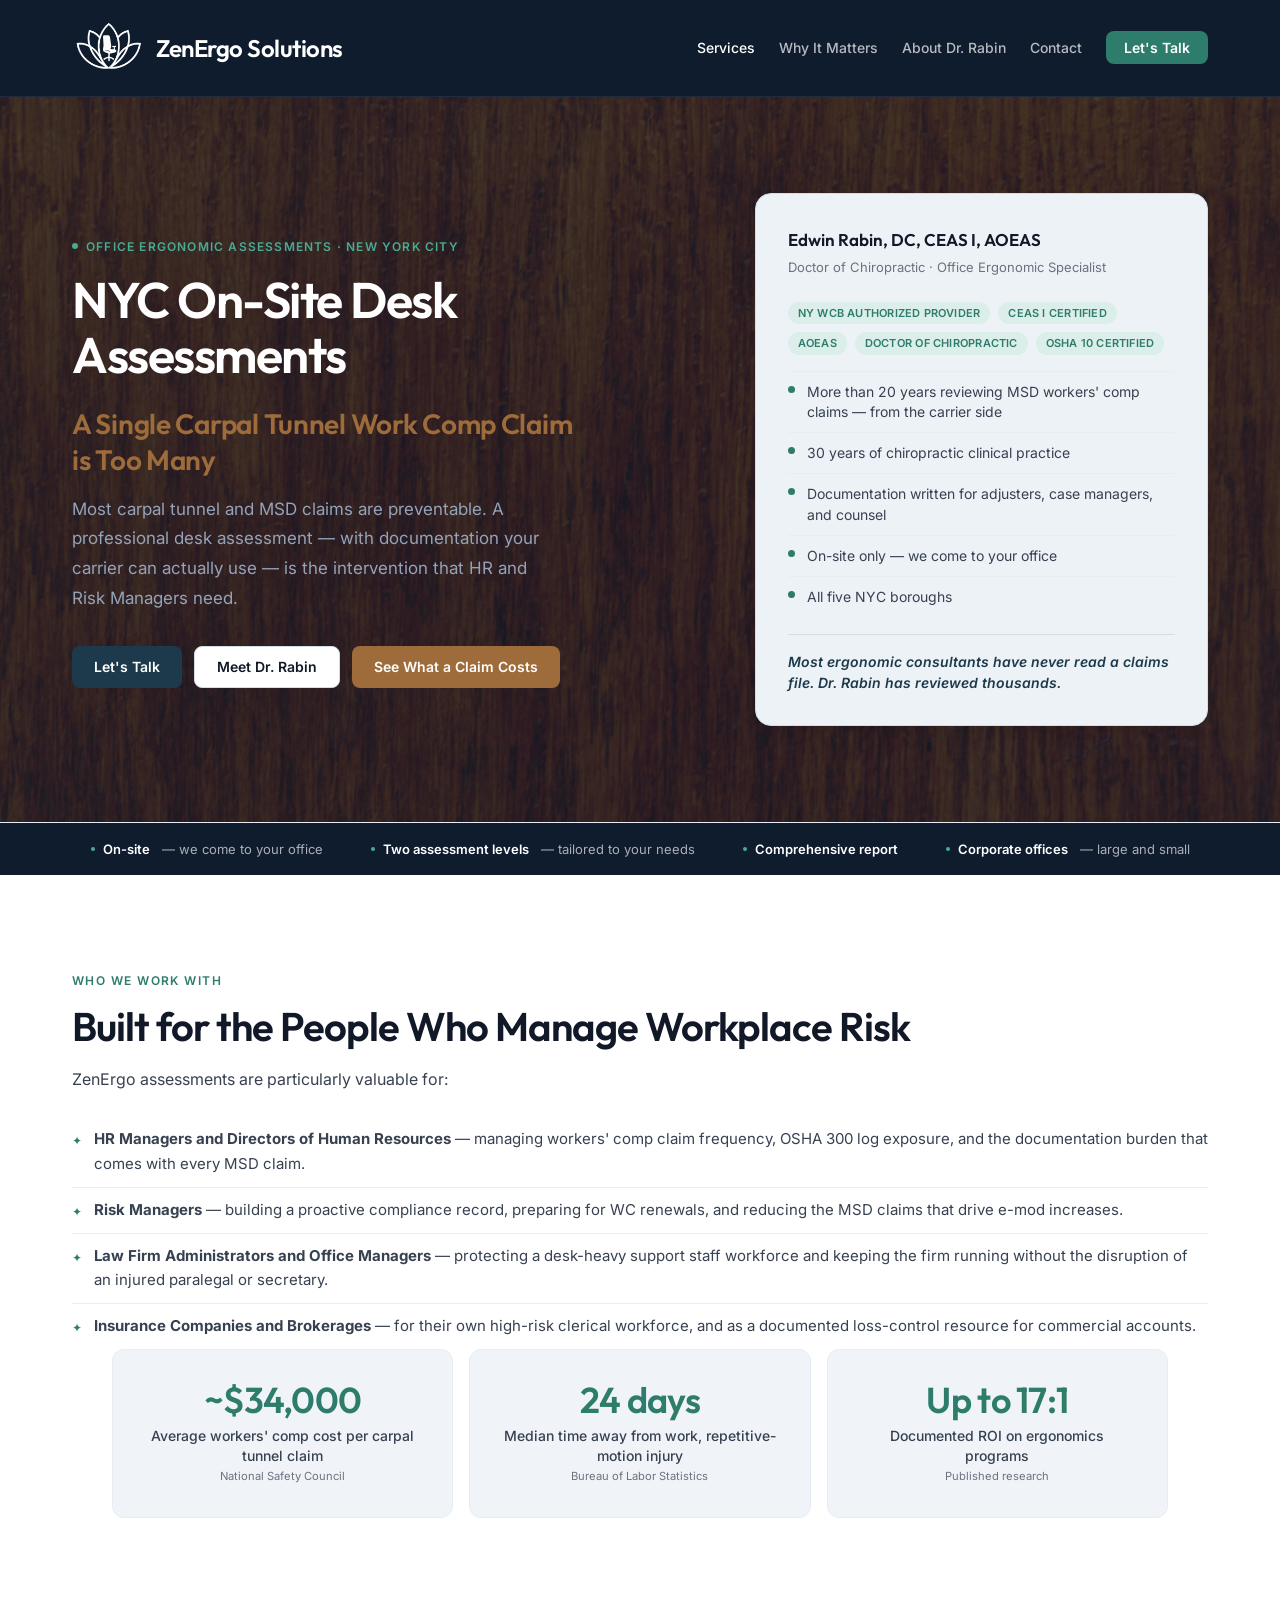
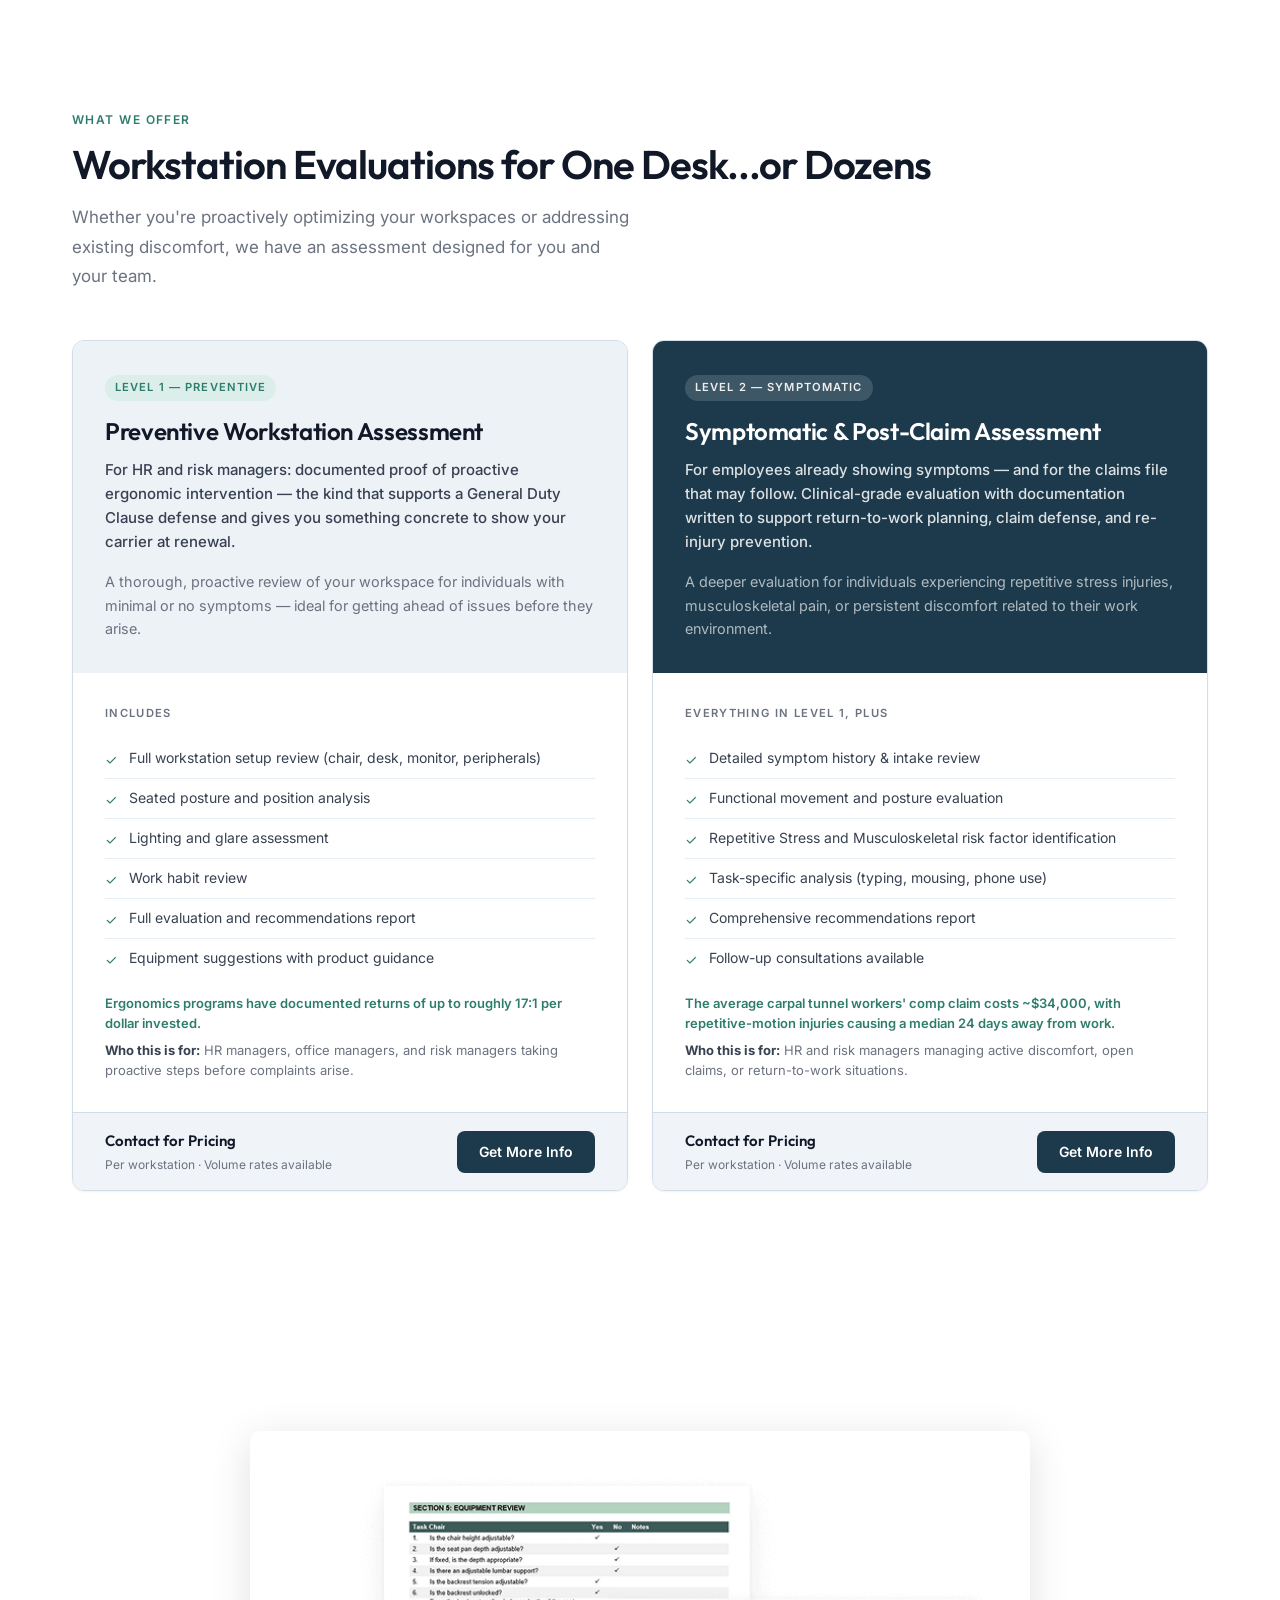
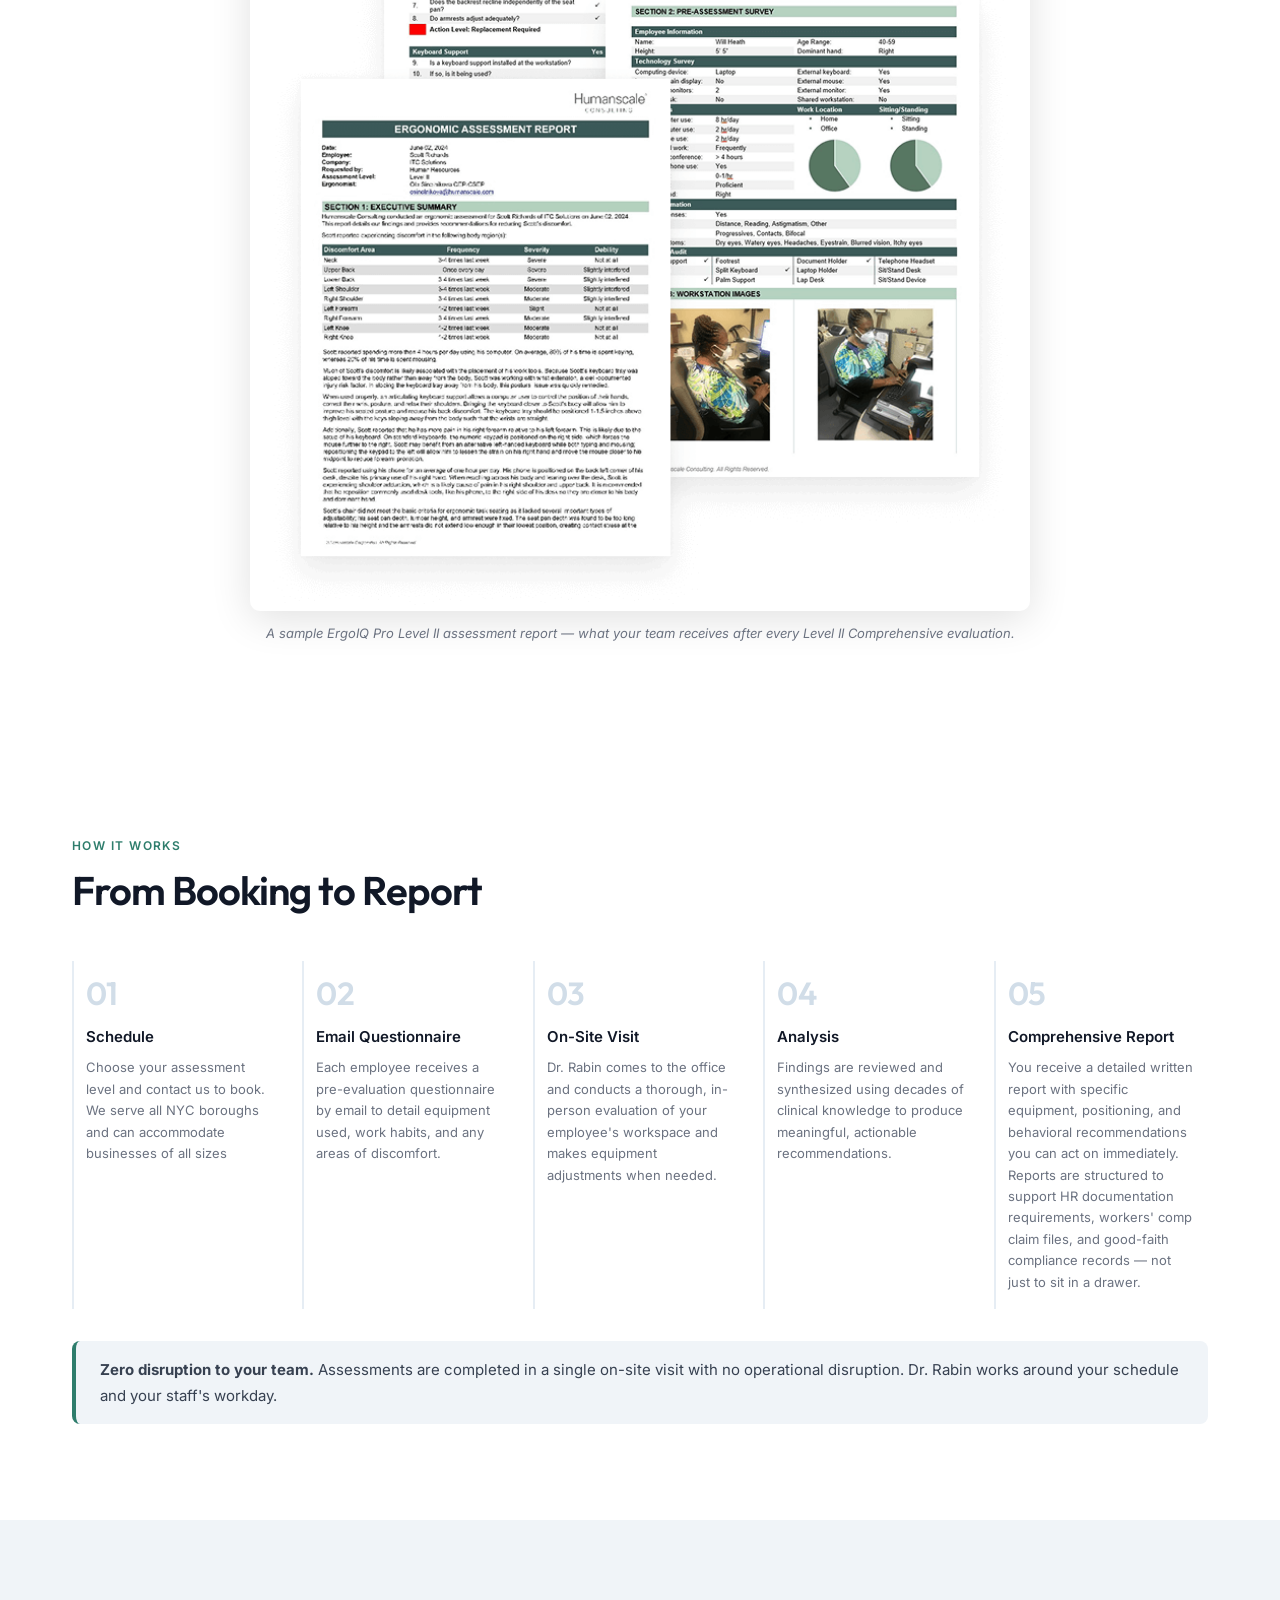
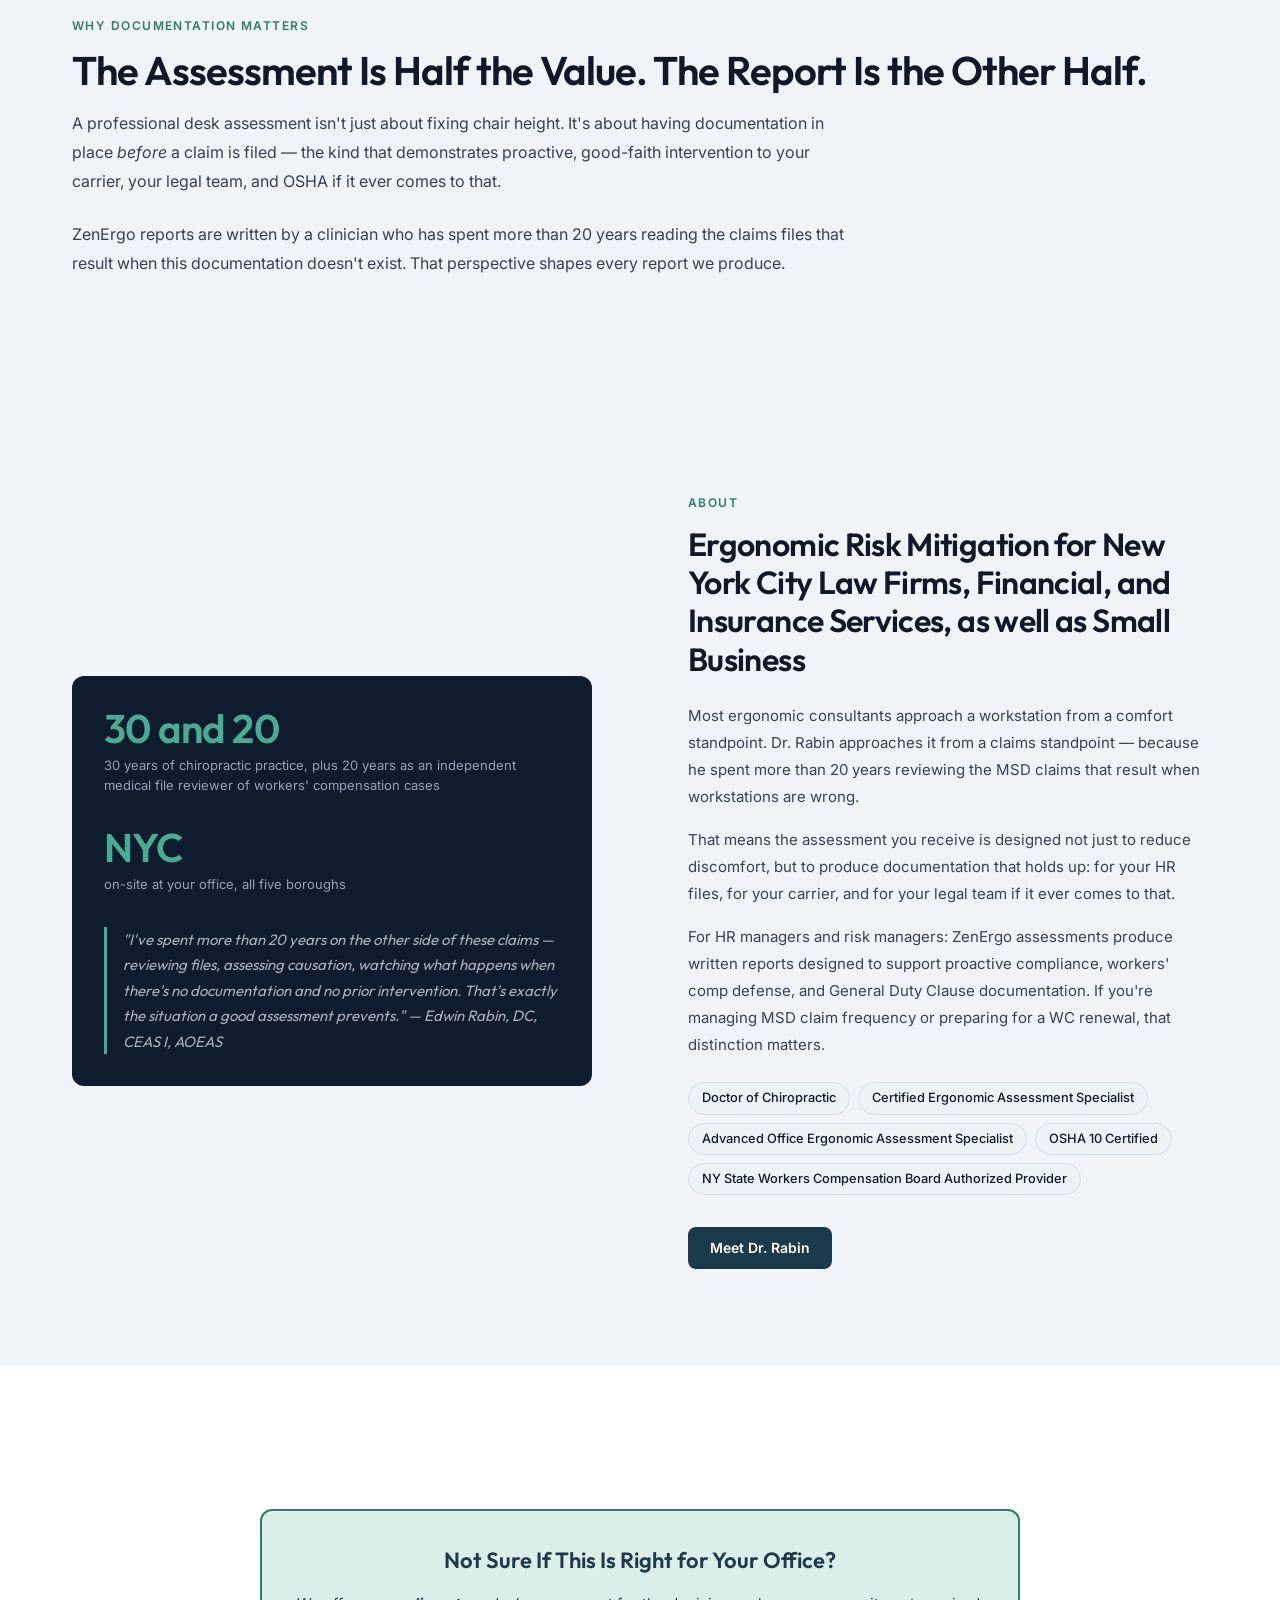
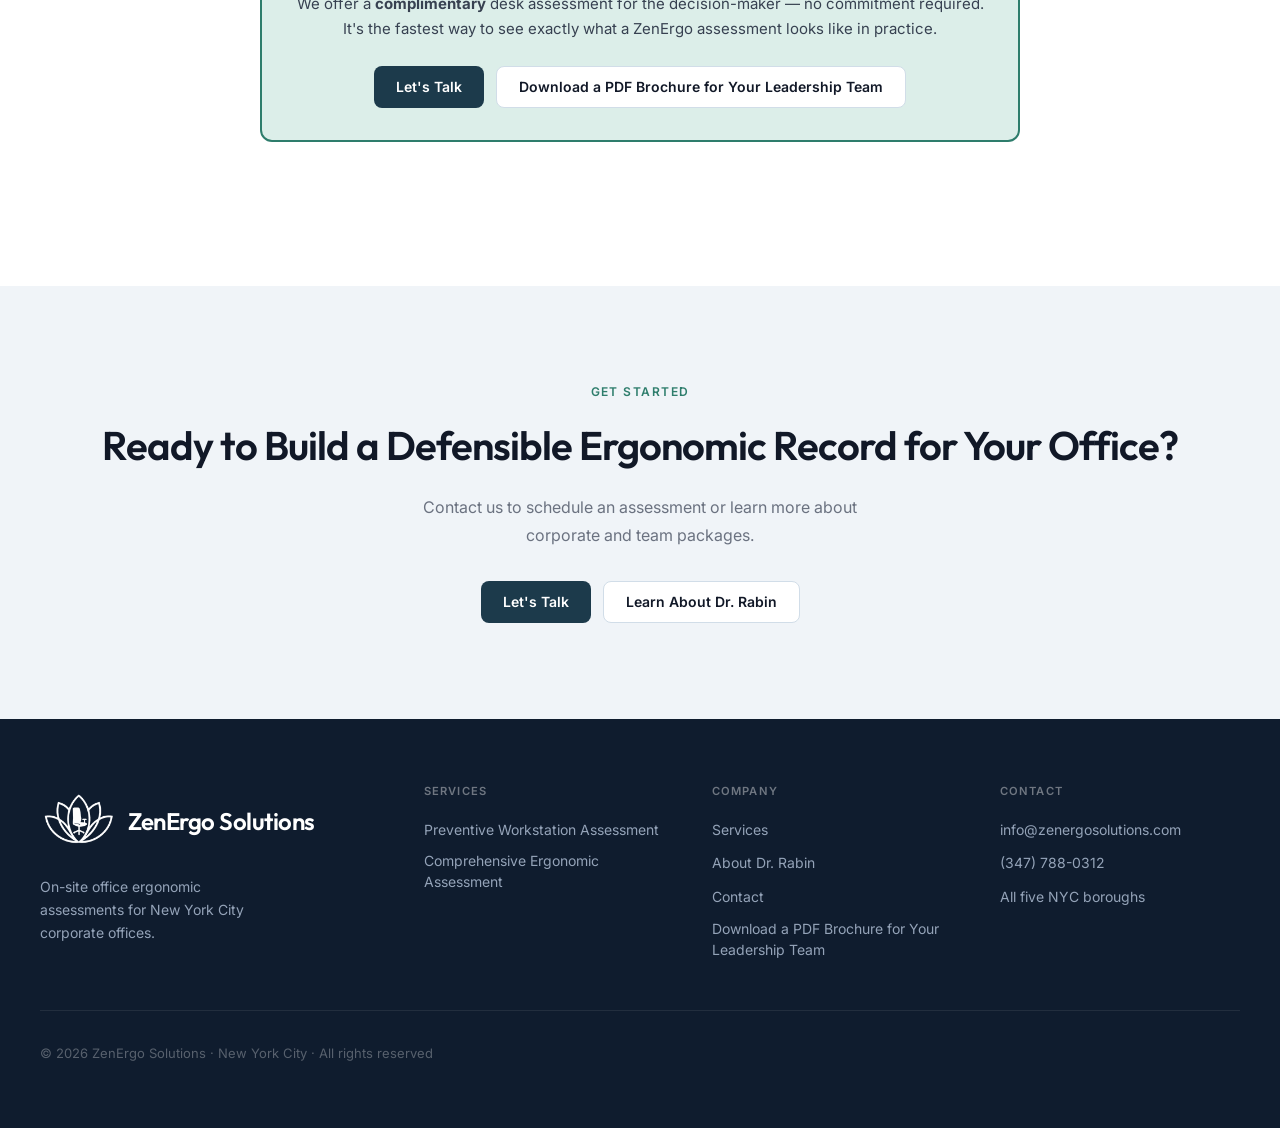
==== commit 31066195: "Add secondary brochure PDF download button and footer link Adds a low-friction "Download a PDF Broch" ====
--- a/index.html
+++ b/index.html
@@ -160,12 +160,12 @@
 
 <header class="site-header">
   <nav class="nav-inner" aria-label="Main navigation">
-    <a href="index.html" class="nav-logo" aria-label="ZenErgo Solutions home">
+    <a href="/" class="nav-logo" aria-label="ZenErgo Solutions home">
       <img src="ZenErgo-wName.png" alt="ZenErgo Solutions logo">
       <span class="nav-brand-name">ZenErgo Solutions</span>
     </a>
     <ul class="nav-links" id="navLinks">
-      <li><a href="index.html" class="active">Services</a></li>
+      <li><a href="/" class="active">Services</a></li>
       <li><a href="why-it-matters.html">Why It Matters</a></li>
       <li><a href="about.html">About Dr. Rabin</a></li>
       <li><a href="contact.html">Contact</a></li>
@@ -442,7 +442,10 @@
       <div class="callout-box callout-box--offer">
         <h3>Not Sure If This Is Right for Your Office?</h3>
         <p>We offer a <strong>complimentary</strong> desk assessment for the decision-maker — no commitment required. It's the fastest way to see exactly what a ZenErgo assessment looks like in practice.</p>
-        <a href="/contact.html" class="btn-primary">Let's Talk</a>
+        <div class="cta-actions">
+          <a href="/contact.html" class="btn-primary">Let's Talk</a>
+          <a href="/ZenErgo%20Brochure%204page.pdf" class="btn-secondary btn-brochure" target="_blank" rel="noopener">Download a PDF Brochure for Your Leadership Team</a>
+        </div>
       </div>
     </div>
   </section>
@@ -467,7 +470,7 @@
 <footer class="site-footer">
   <div class="footer-inner">
     <div class="footer-brand">
-      <a href="index.html" class="footer-logo" aria-label="ZenErgo Solutions home">
+      <a href="/" class="footer-logo" aria-label="ZenErgo Solutions home">
         <img src="ZenErgo-wName.png" alt="ZenErgo Solutions logo">
         <span class="footer-brand-name">ZenErgo Solutions</span>
       </a>
@@ -476,16 +479,17 @@
     <div class="footer-col">
       <h4>Services</h4>
       <ul>
-        <li><a href="index.html#services">Preventive Workstation Assessment</a></li>
-        <li><a href="index.html#services">Comprehensive Ergonomic Assessment</a></li>
+        <li><a href="/#services">Preventive Workstation Assessment</a></li>
+        <li><a href="/#services">Comprehensive Ergonomic Assessment</a></li>
       </ul>
     </div>
     <div class="footer-col">
       <h4>Company</h4>
       <ul>
-        <li><a href="index.html">Services</a></li>
+        <li><a href="/">Services</a></li>
         <li><a href="about.html">About Dr. Rabin</a></li>
         <li><a href="contact.html">Contact</a></li>
+        <li><a href="/ZenErgo%20Brochure%204page.pdf" target="_blank" rel="noopener">Download a PDF Brochure for Your Leadership Team</a></li>
       </ul>
     </div>
     <div class="footer-col">
--- a/style.css
+++ b/style.css
@@ -1949,6 +1949,13 @@
   .cta-actions { flex-direction: column; align-items: center; }
   .cta-actions .btn-primary,
   .cta-actions .btn-secondary { width: 100%; max-width: 300px; }
+  .cta-actions .btn-brochure {
+    white-space: normal;
+    height: auto;
+    line-height: 1.3;
+    padding: 10px 16px;
+    text-align: center;
+  }
 
   /* Page hero */
   .page-hero h1 { font-size: 2rem; }
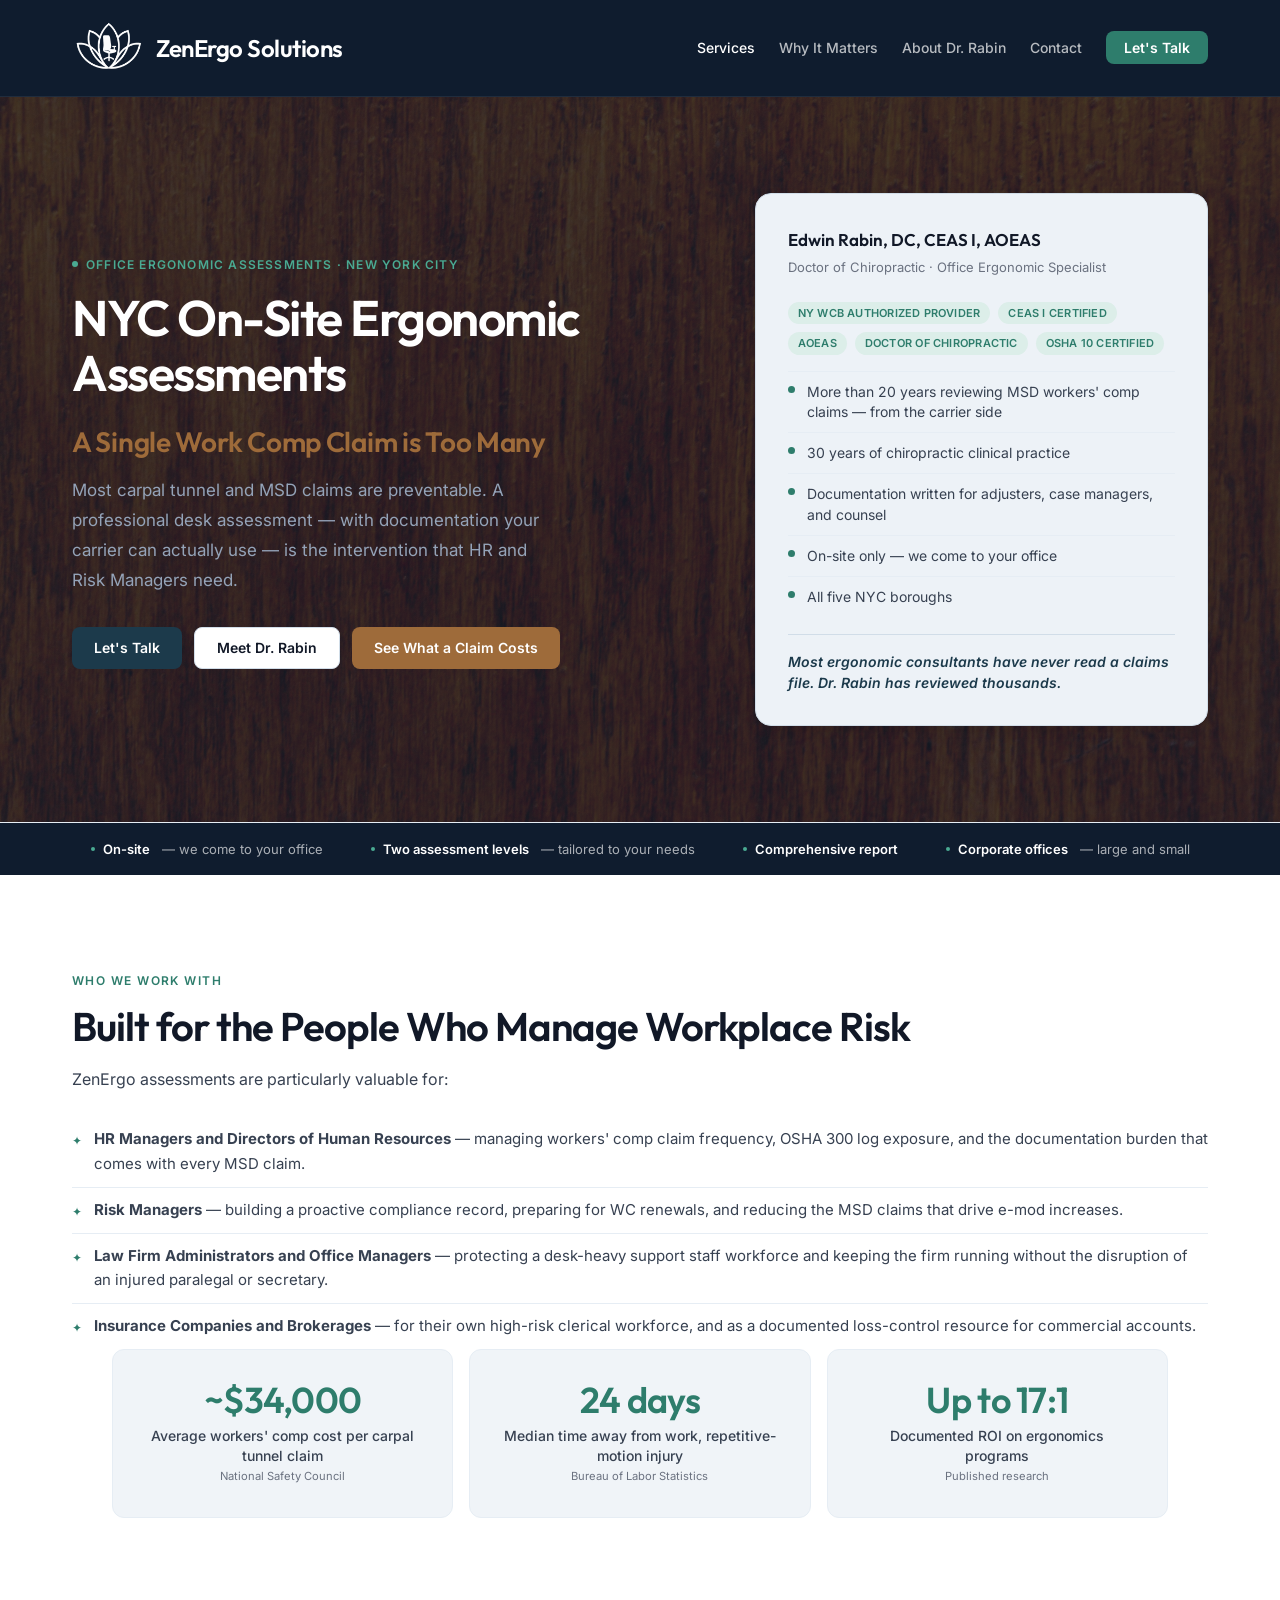
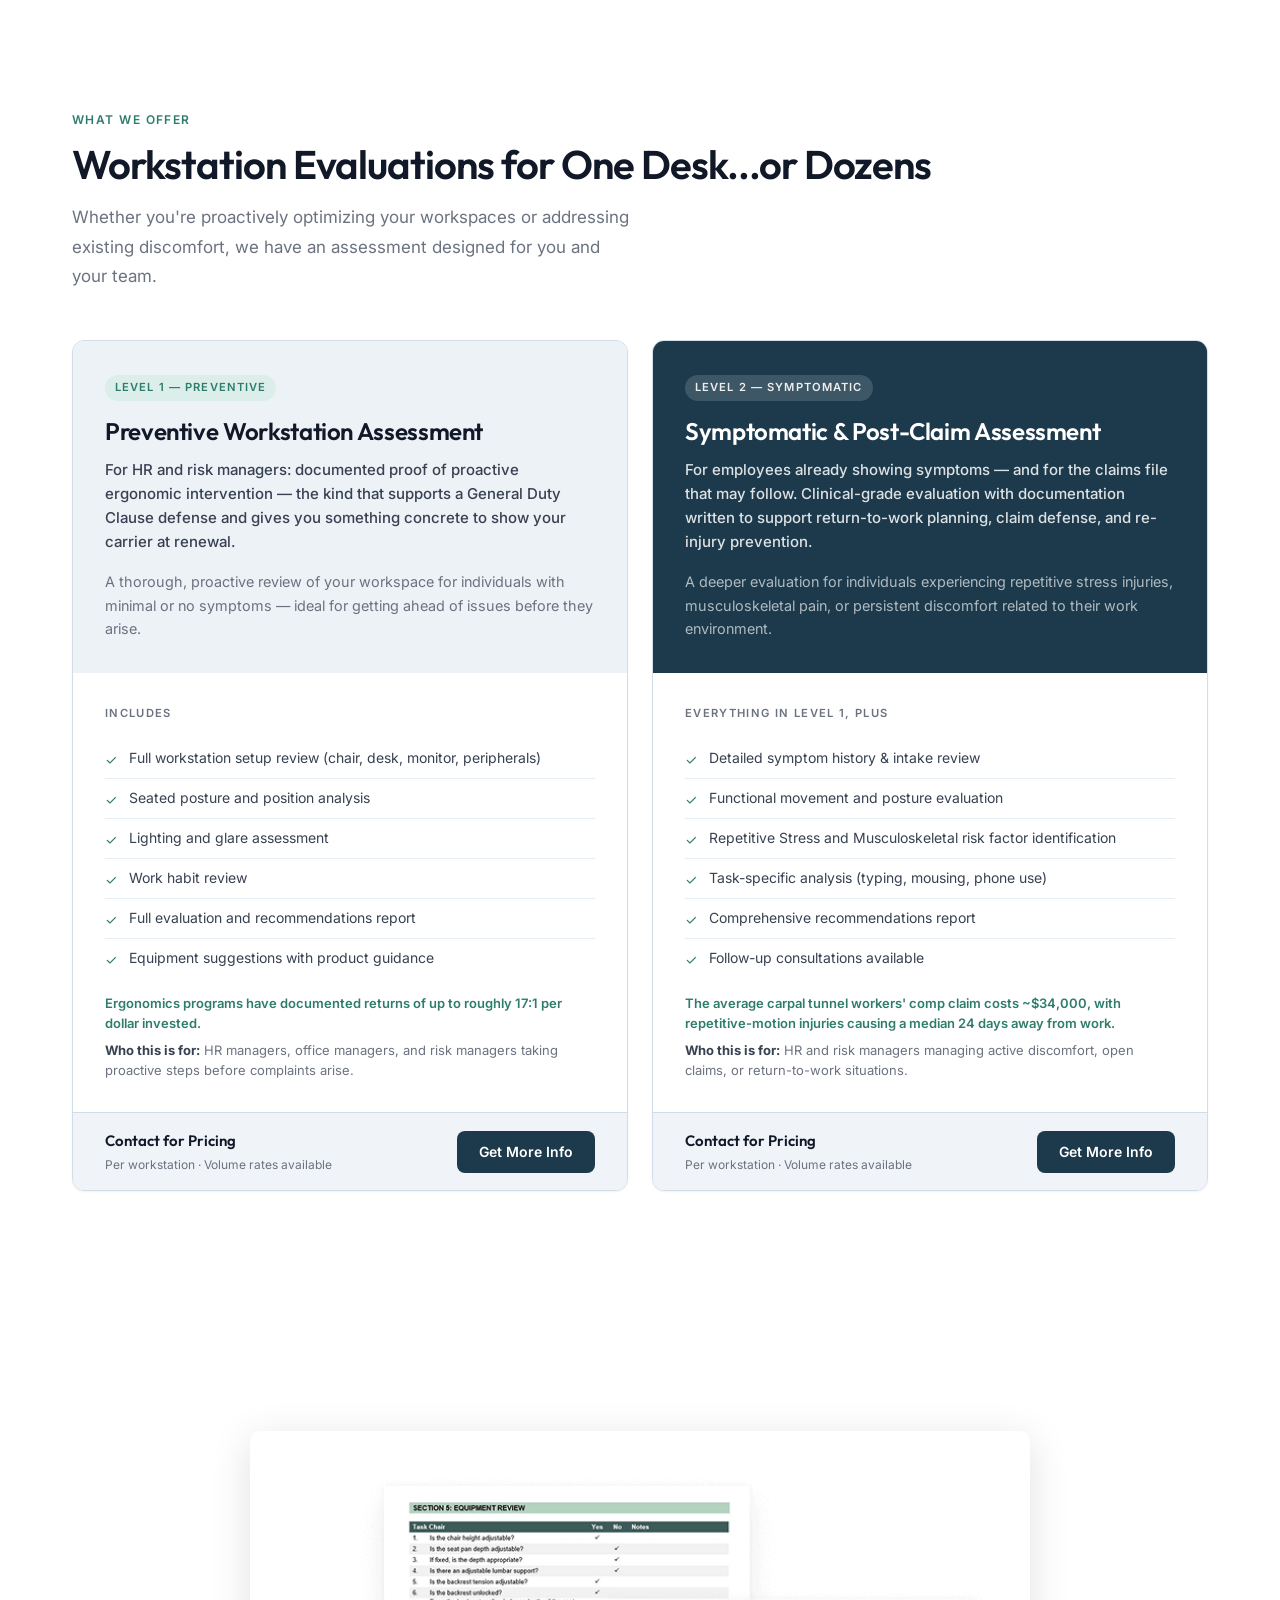
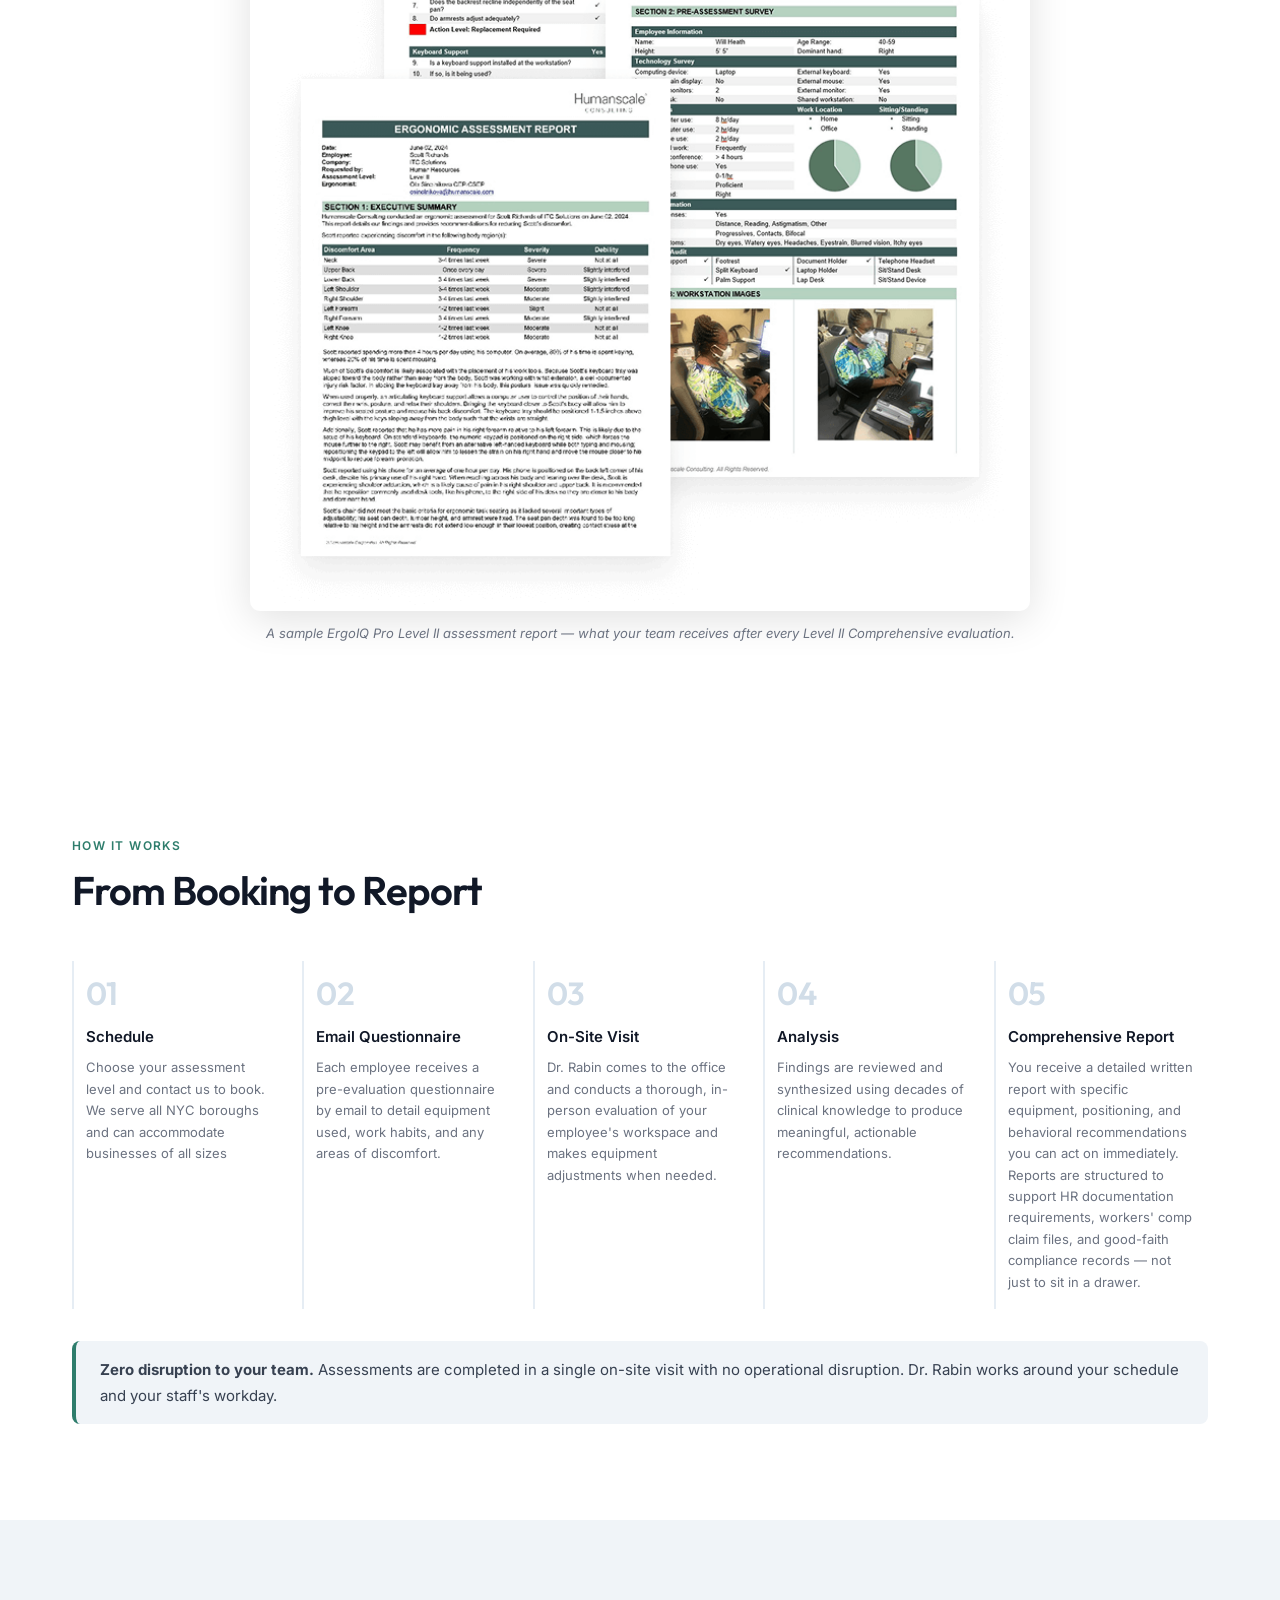
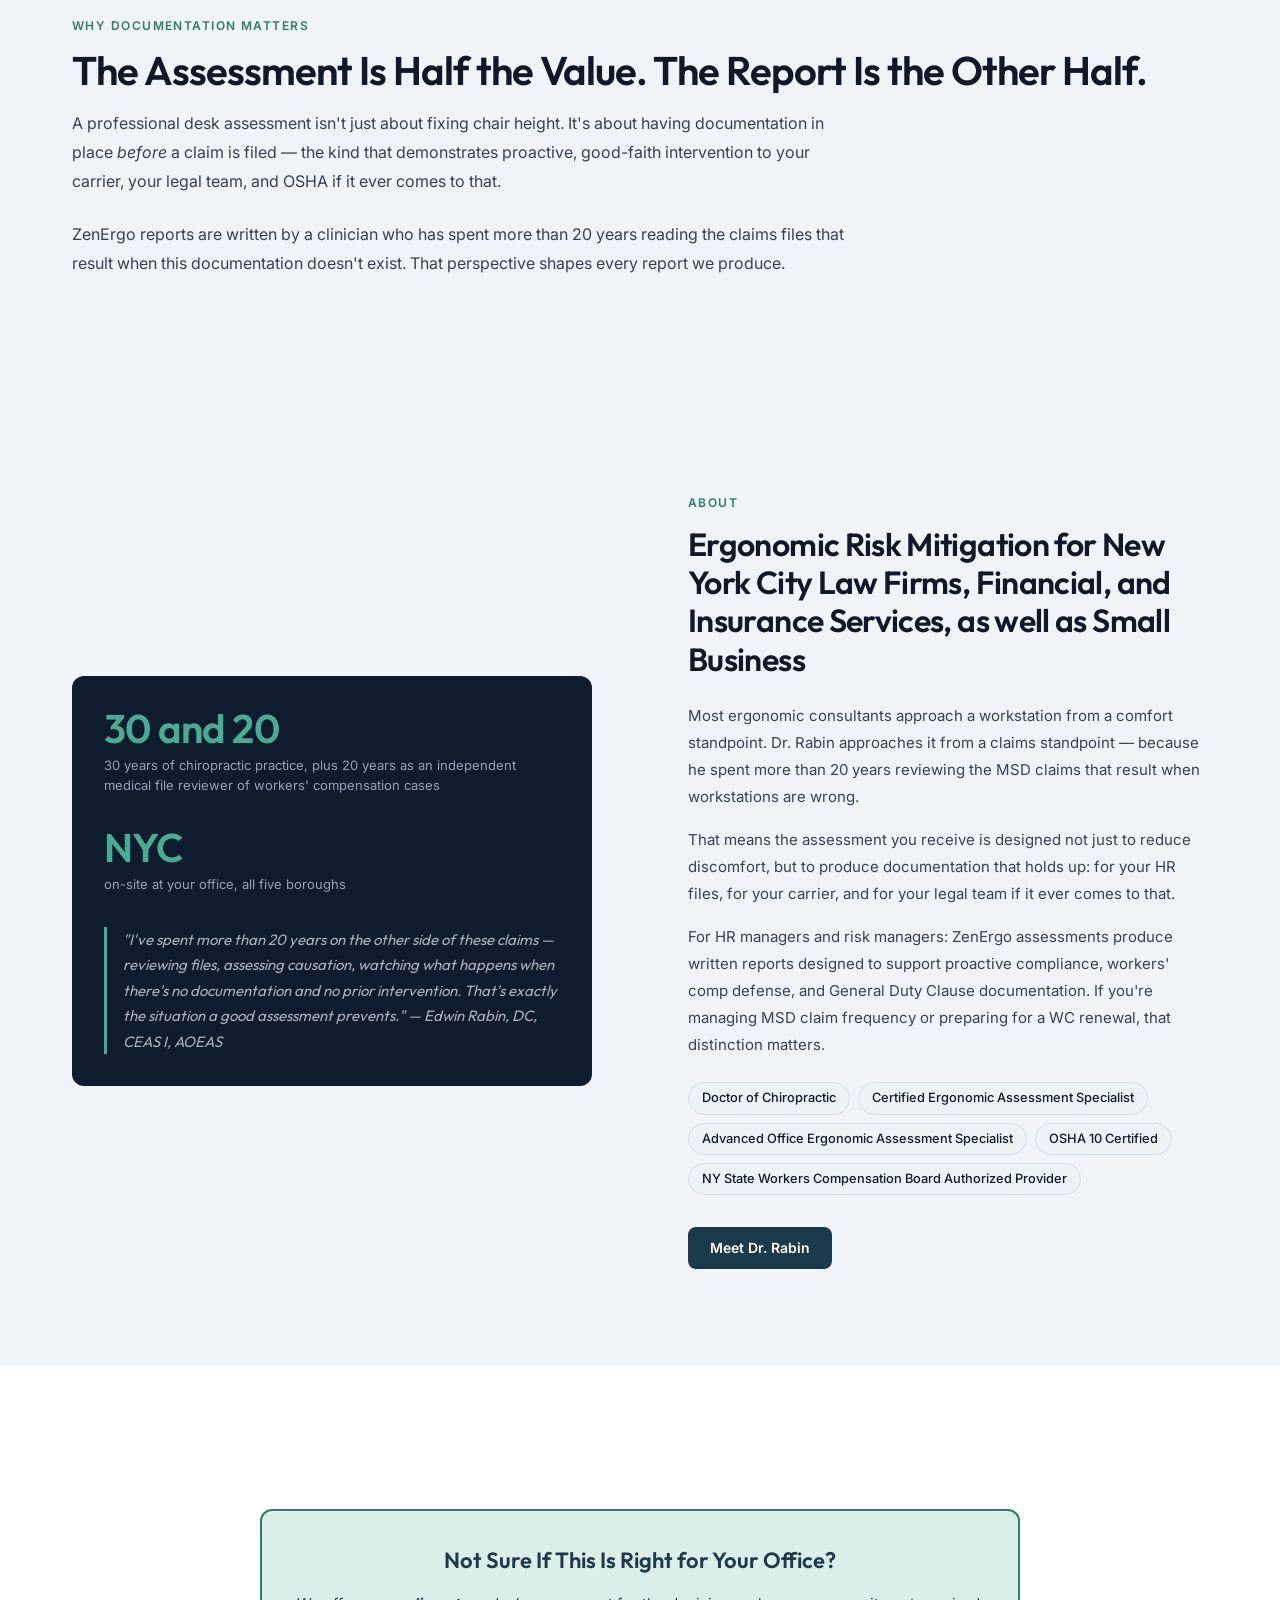
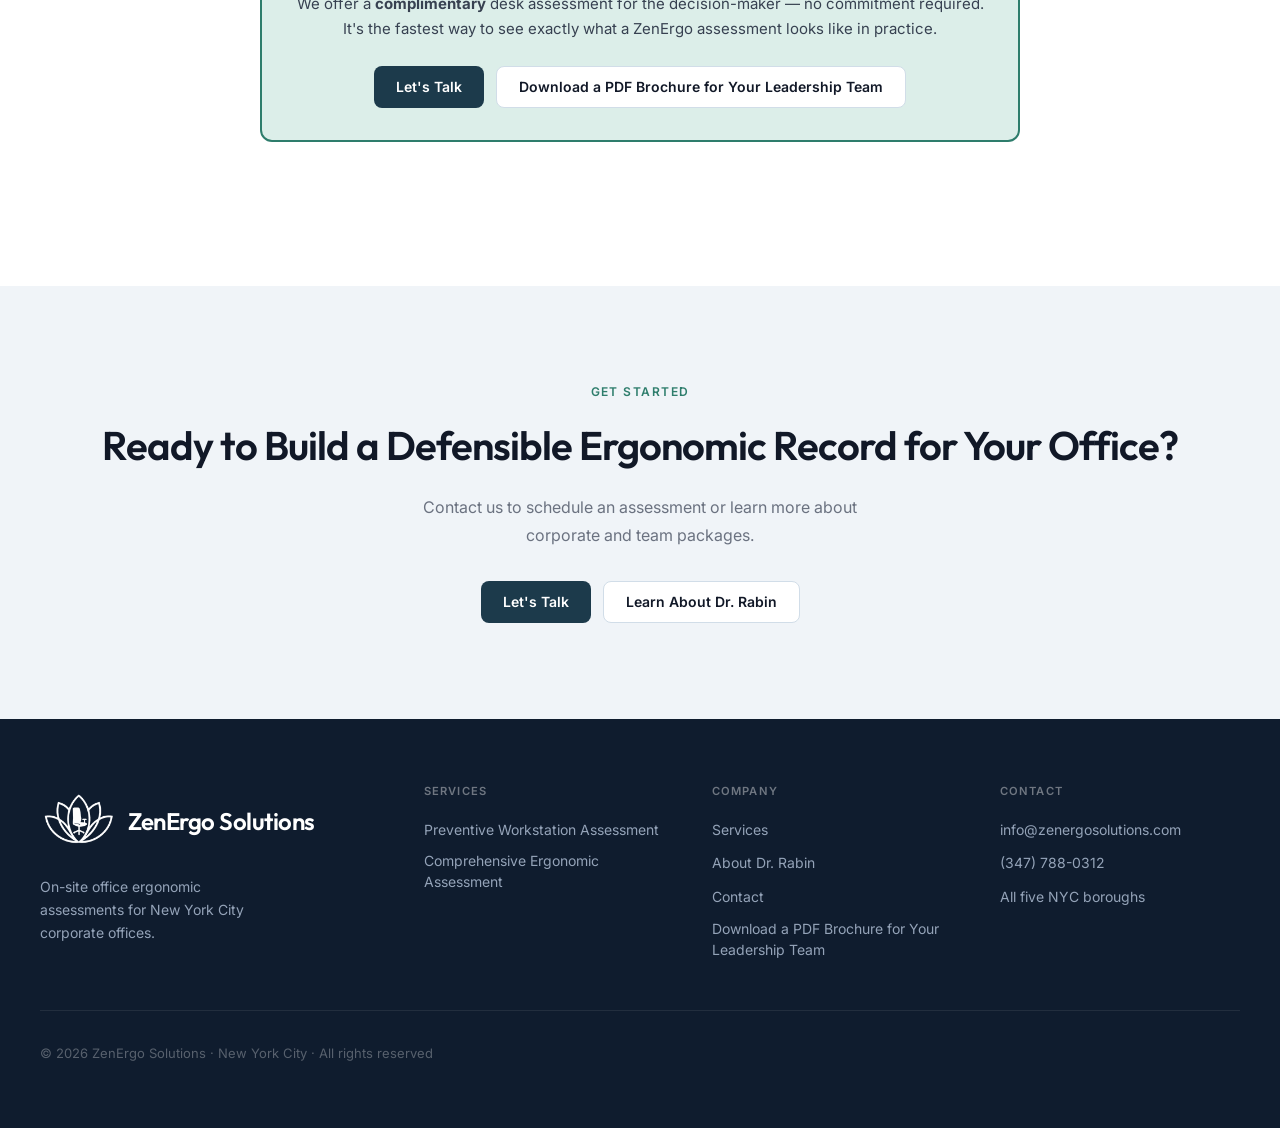
==== commit 8c07b66d: "Update hero headline and subhead text on landing page" ====
--- a/index.html
+++ b/index.html
@@ -185,8 +185,8 @@
       <div class="hero-layout">
         <div>
           <div class="hero-eyebrow">Office Ergonomic Assessments · New York City</div>
-          <h1 class="hero-h1">NYC On-Site Desk Assessments</h1>
-          <p class="hero-subhead">A Single Carpal Tunnel Work Comp Claim is Too Many</p>
+          <h1 class="hero-h1">NYC On-Site Ergonomic Assessments</h1>
+          <p class="hero-subhead">A Single Work Comp Claim is Too Many</p>
           <p class="hero-sub">Most carpal tunnel and MSD claims are preventable. A professional desk assessment — with documentation your carrier can actually use — is the intervention that HR and Risk Managers need.</p>
           <div class="hero-actions">
             <a href="contact.html" class="btn-primary">Let's Talk</a>
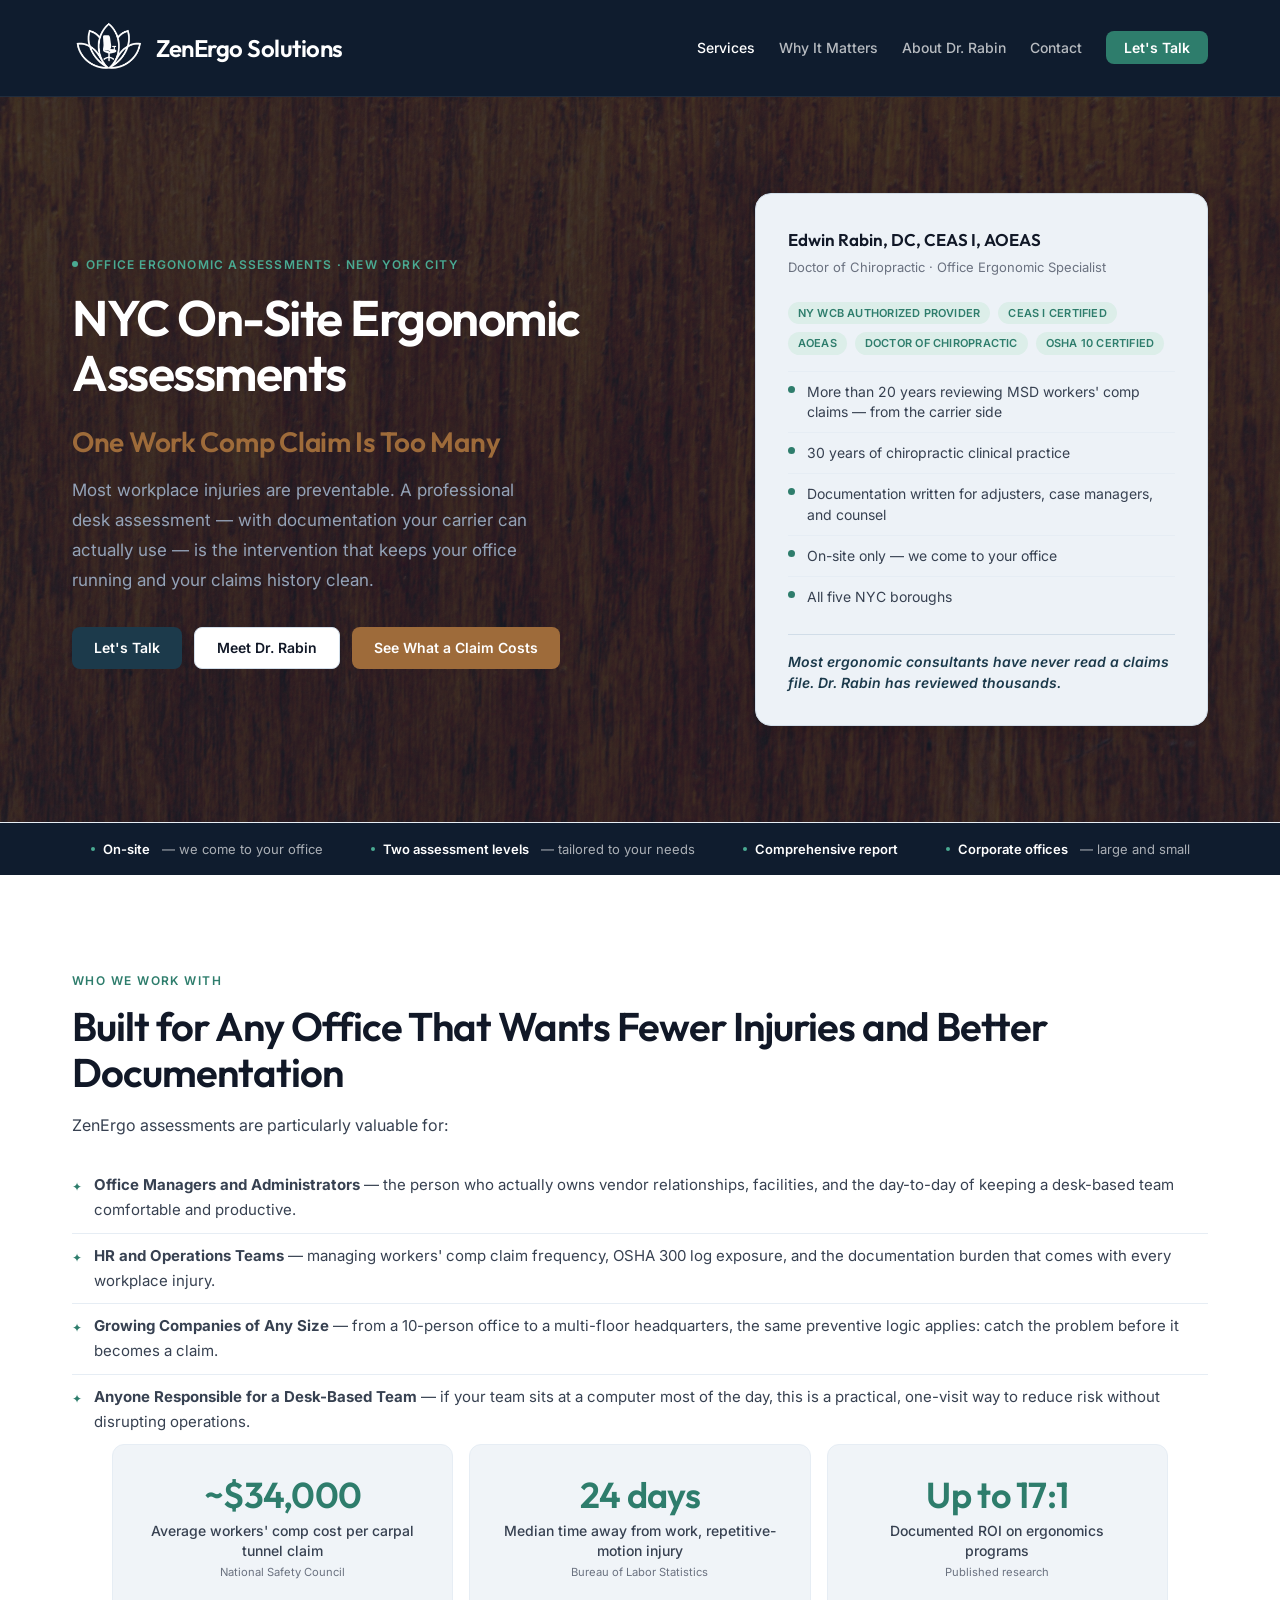
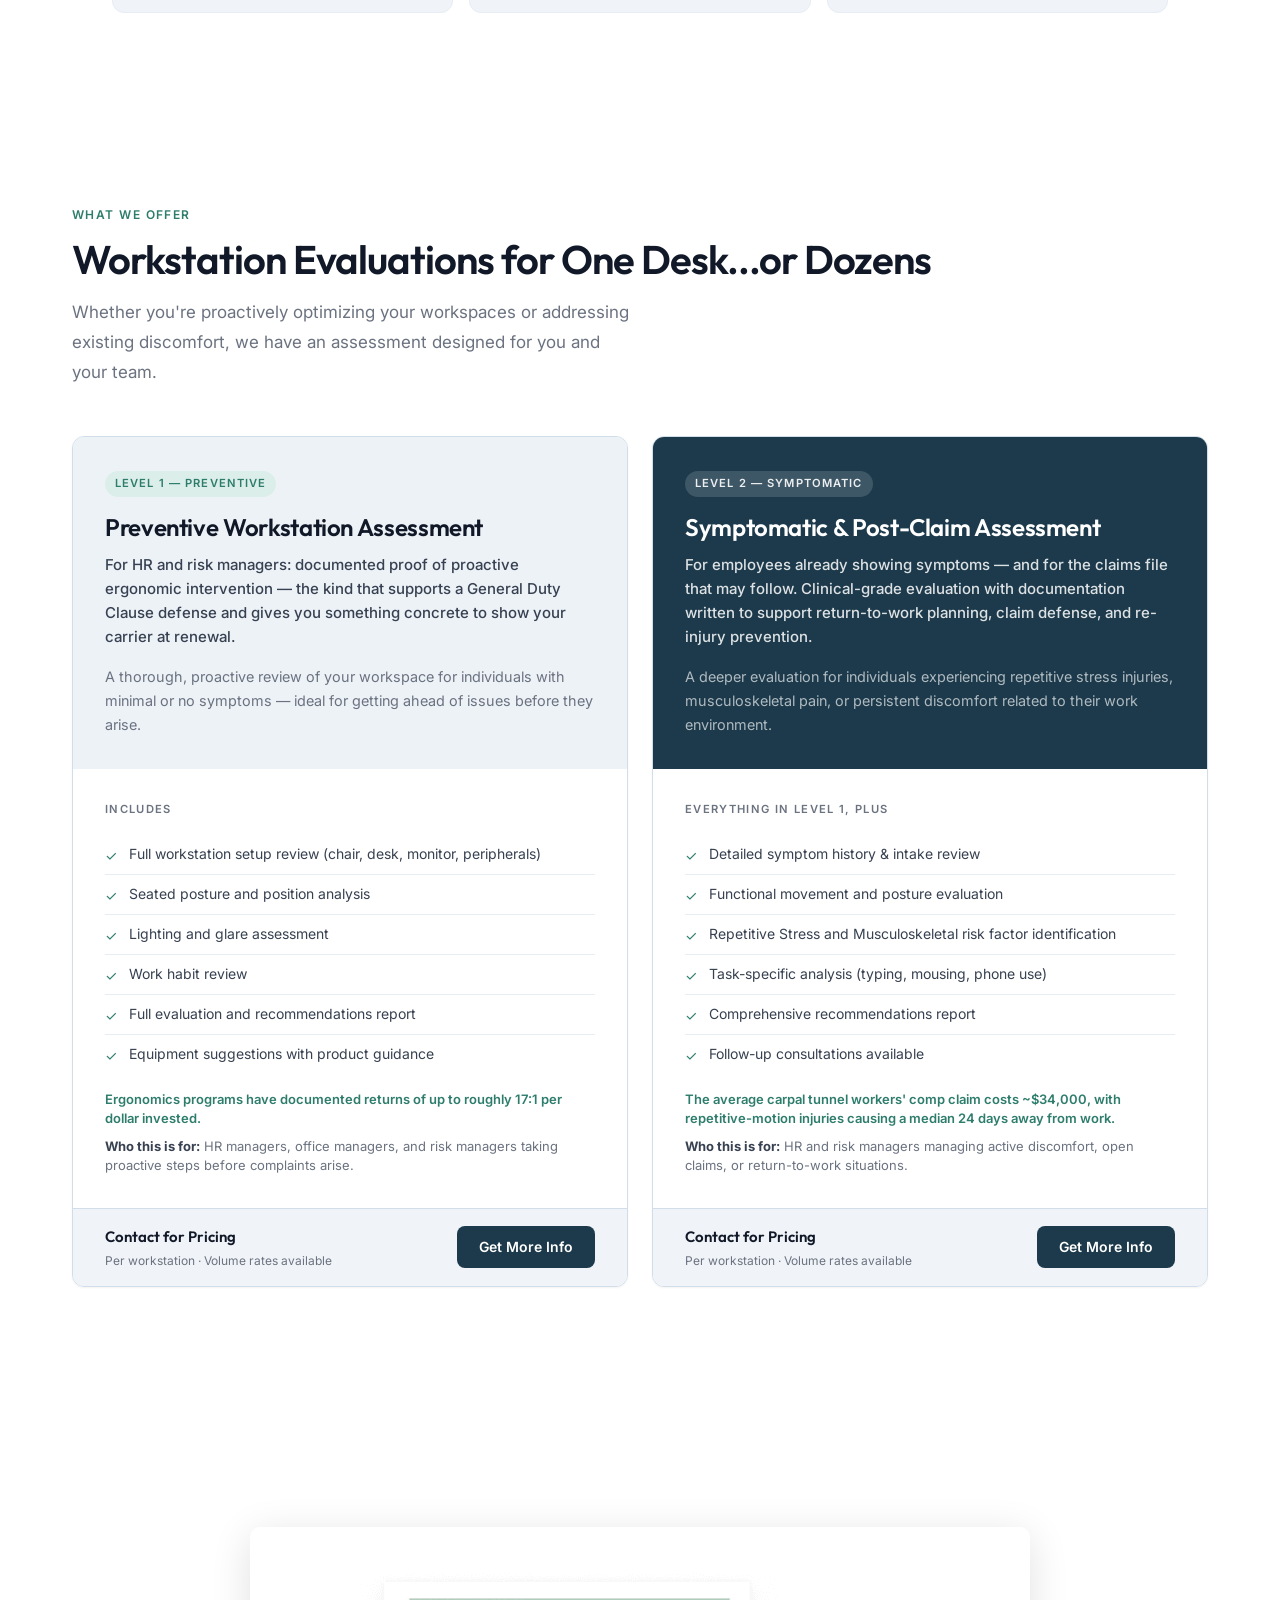
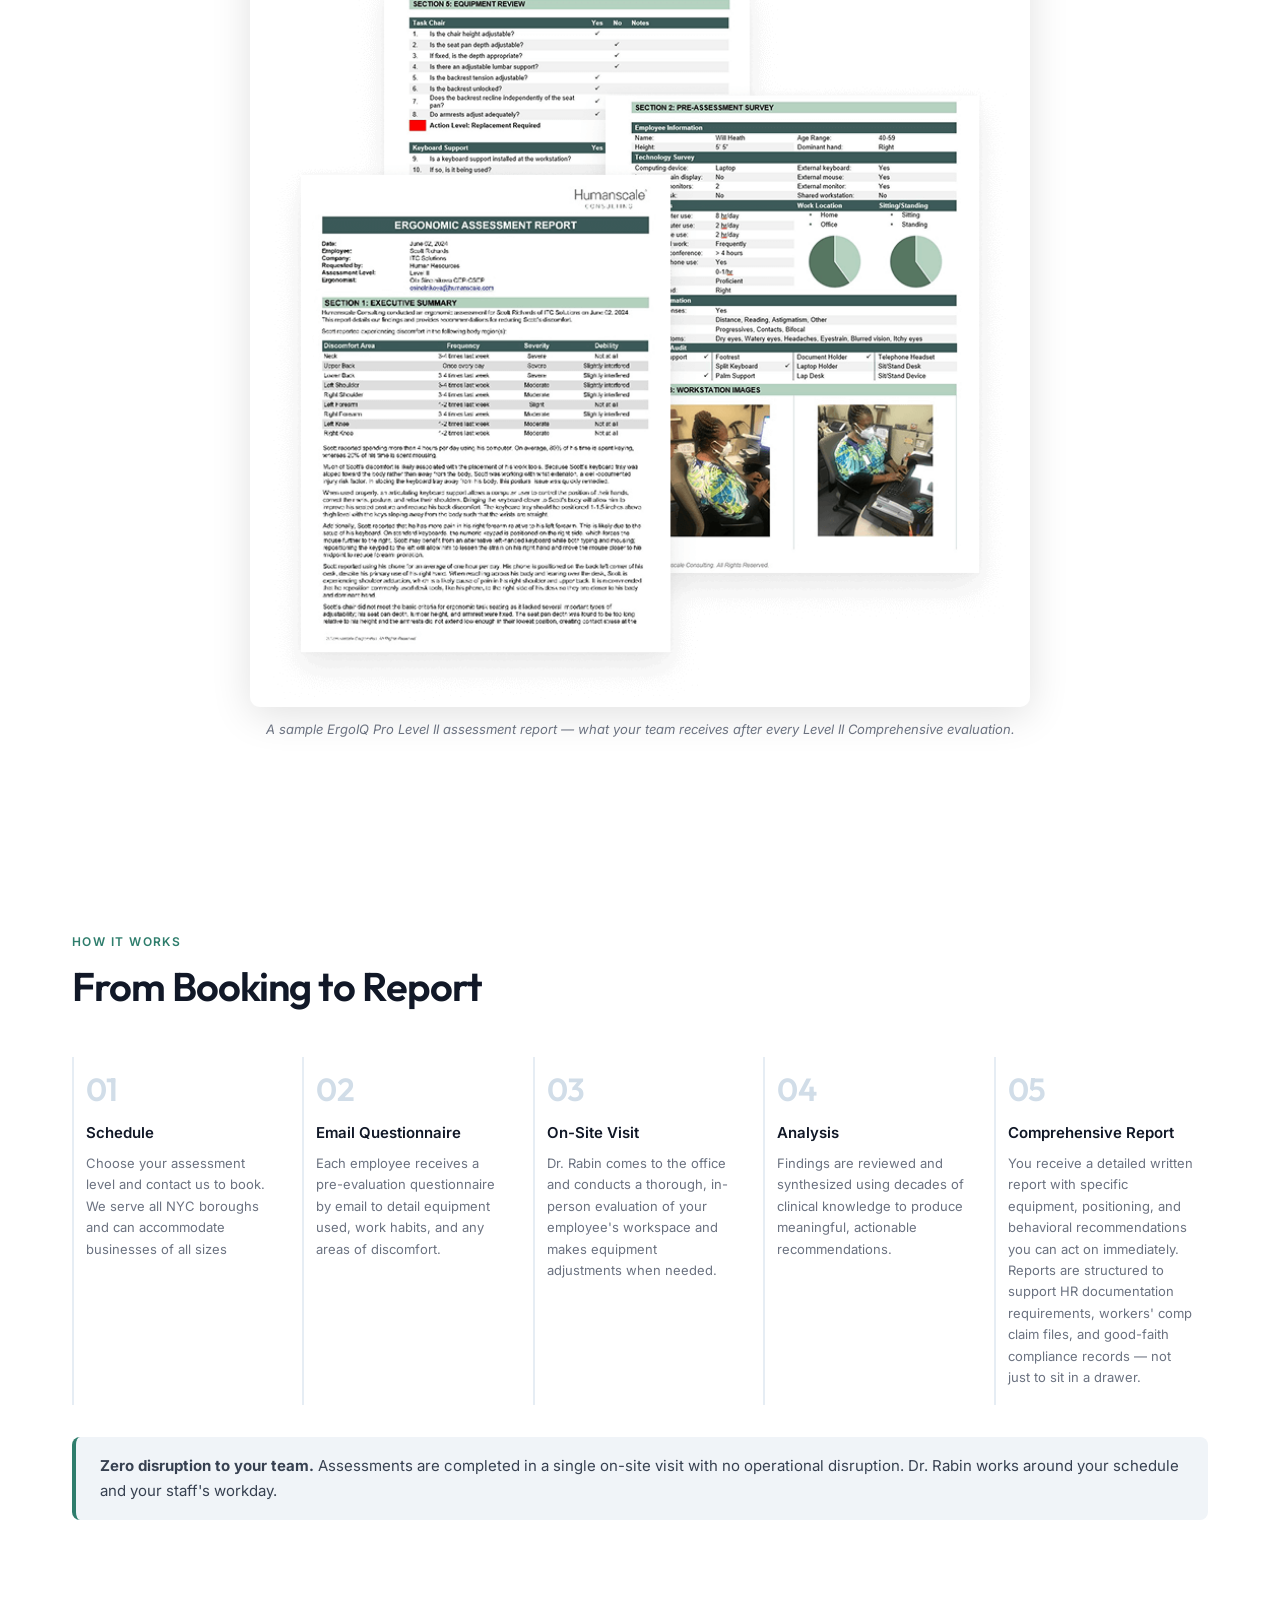
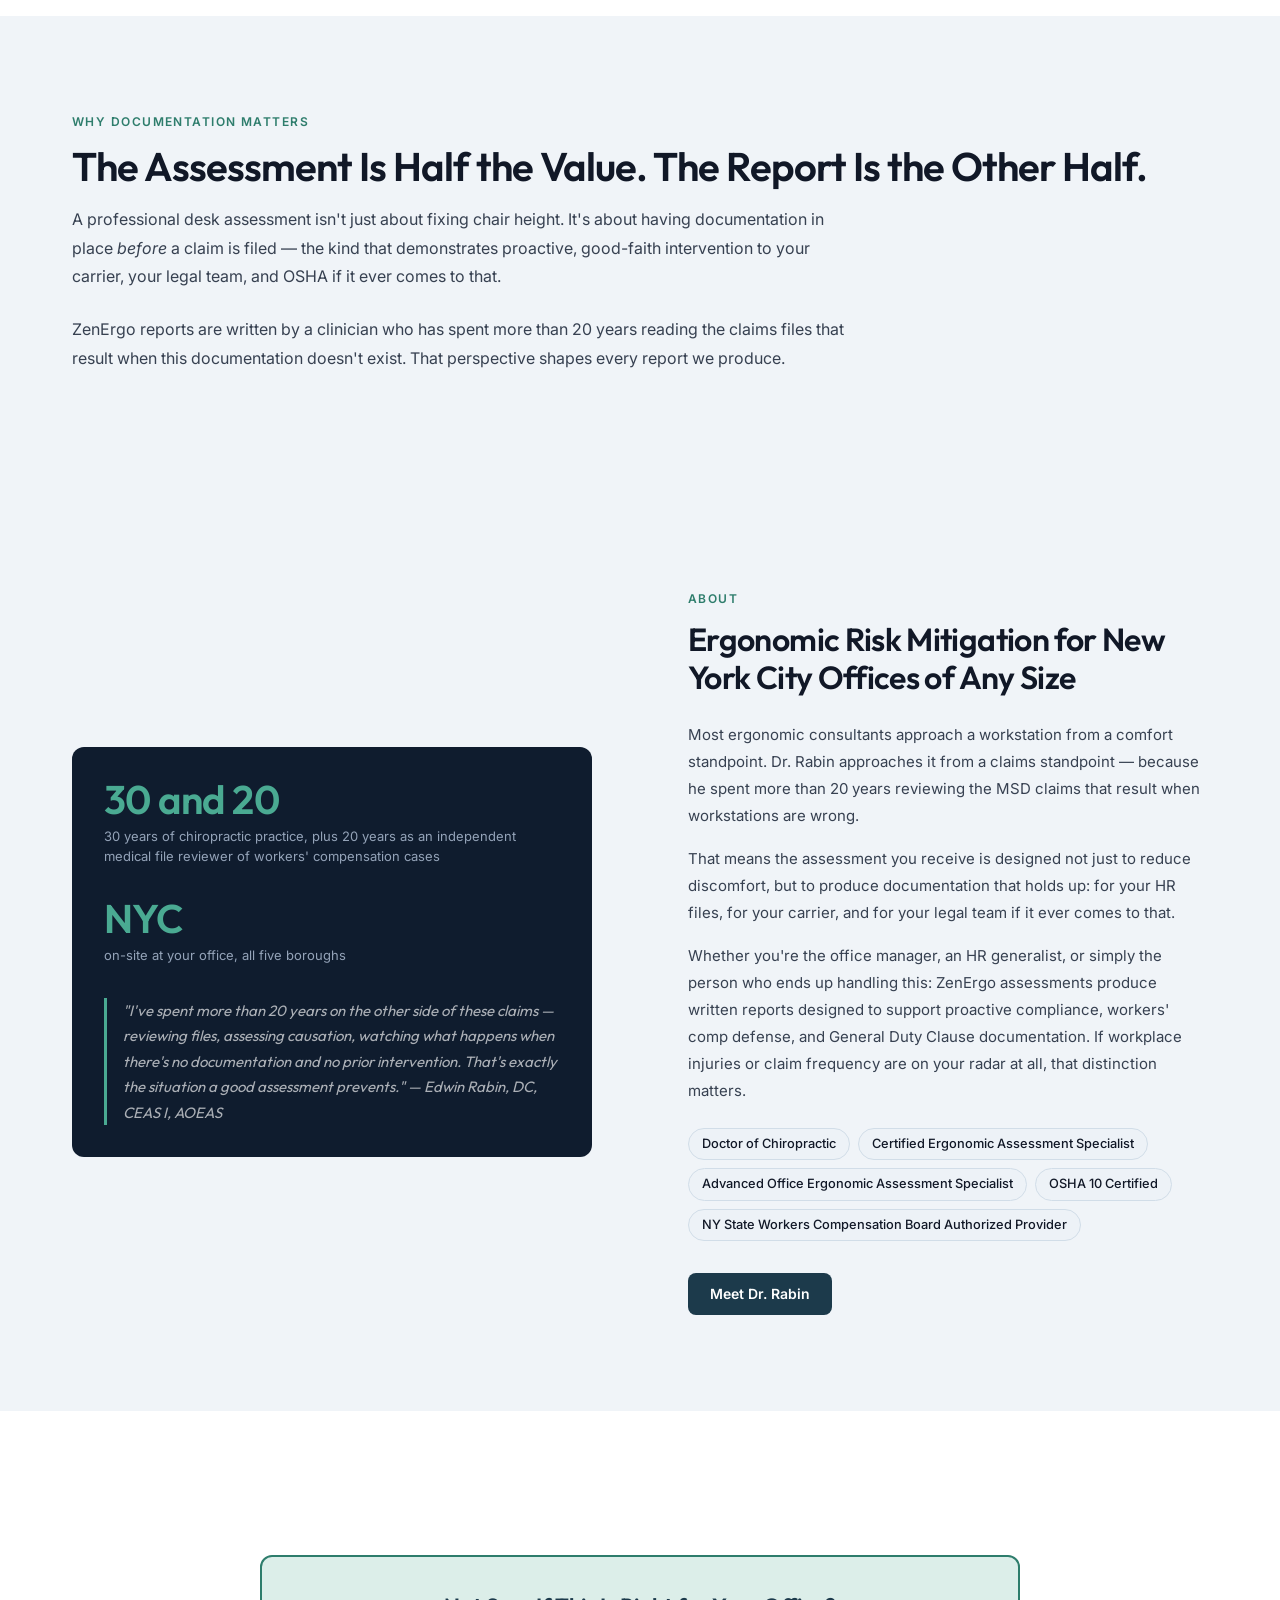
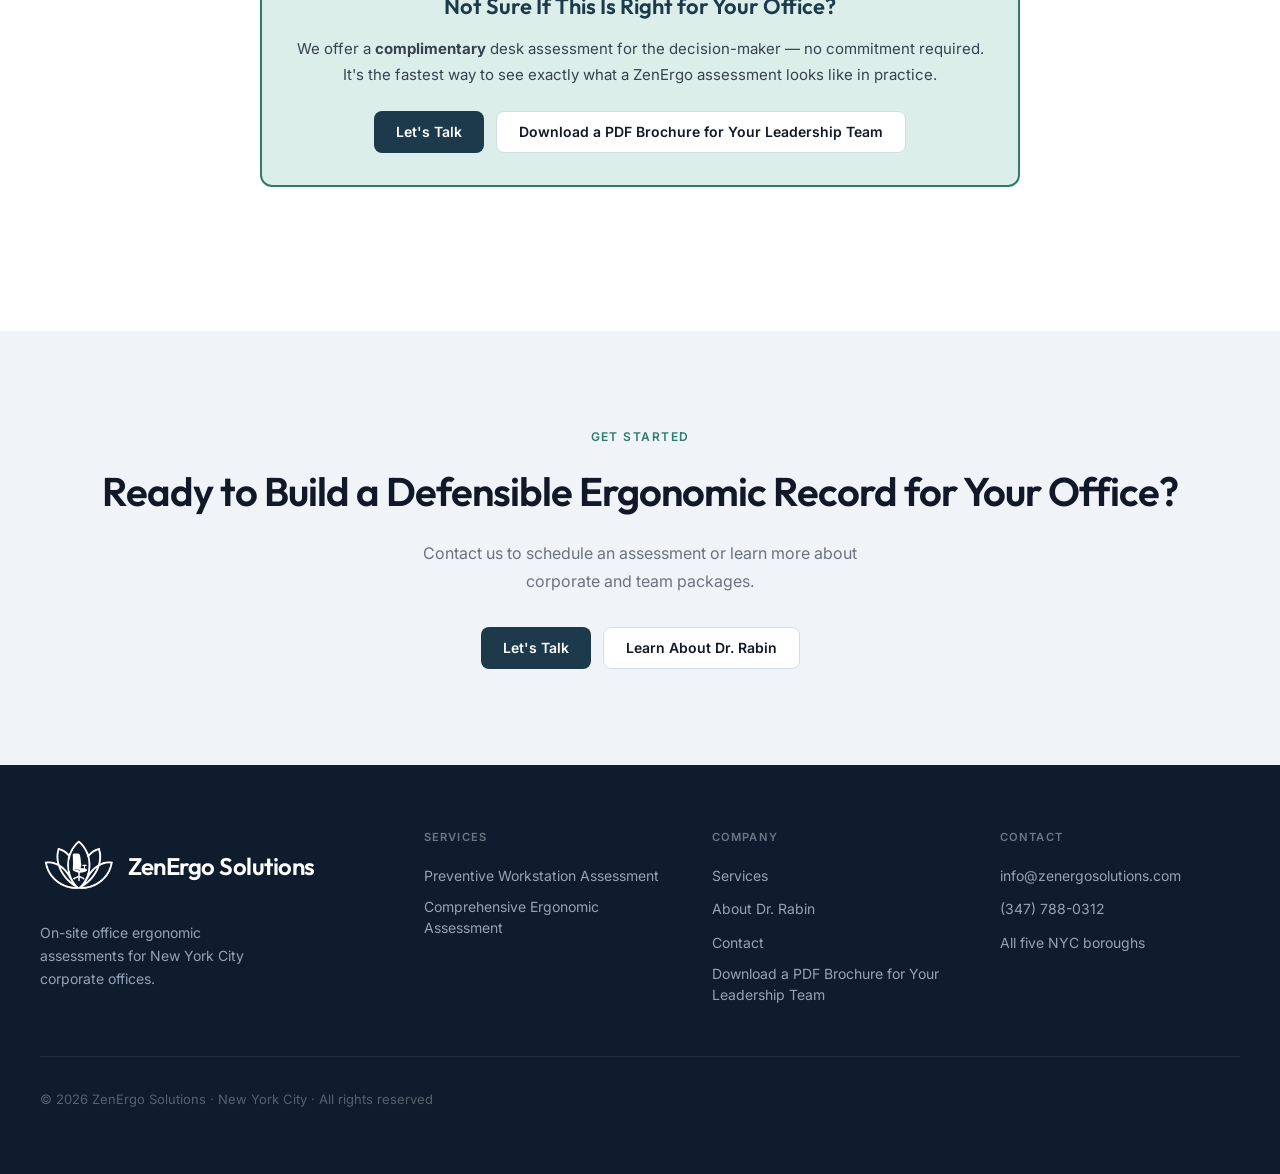
==== commit 312e586c: "Update homepage copy and SEO tags for general audience campaign Aligns title/meta tags, hero, "Who W" ====
--- a/index.html
+++ b/index.html
@@ -3,10 +3,10 @@
 <head>
   <meta charset="UTF-8">
   <meta name="viewport" content="width=device-width, initial-scale=1.0">
-  <title>NYC Office Ergonomic Assessments for HR & Risk Managers | Law, Financial & Insurance | ZenErgo Solutions</title>
-  <meta name="description" content="On-site office ergonomic assessments for NYC employers — with documentation HR managers, risk managers, office managers, and COOs can actually use. Reduce MSD workers' comp claims, strengthen your compliance record, and protect a desk-bound workforce. All five NYC boroughs.">
+  <title>NYC Office Ergonomic Assessments | On-Site Workplace Evaluations | ZenErgo Solutions</title>
+  <meta name="description" content="On-site office ergonomic assessments for NYC businesses of any size. Chiropractor-led evaluations with documentation your team can actually use — reduce workplace injuries, strengthen your compliance record, and protect a desk-bound workforce. All five NYC boroughs.">
   <link rel="canonical" href="https://www.zenergosolutions.com/" />
-  <meta name="keywords" content="office ergonomics consultant NYC, ergonomic assessment NYC office, on-site ergonomic assessment New York, workplace ergonomic evaluation New York City, workstation assessment NYC, ergonomic assessment law firm NYC, financial services ergonomics, insurance office ergonomics, workers comp ergonomic assessment NYC, carpal tunnel prevention office NYC, MSD prevention office ergonomics, corporate ergonomics Manhattan Brooklyn, ZenErgo Solutions, Dr. Edwin Rabin">
+  <meta name="keywords" content="office ergonomic assessment, ergonomic evaluation NYC, on-site ergonomic assessment New York, workplace ergonomics assessment, ergonomic risk assessment, ergonomic consultants NYC, desk assessment, workstation risk assessment, ergonomic workstation assessment, office ergonomics consultant, workplace injury prevention NYC, corporate ergonomics program, office safety assessment, ZenErgo Solutions, Dr. Edwin Rabin">
 
   <!-- Favicon -->
   <link rel="icon" type="image/png" href="ZenErgo-wName.png">
@@ -14,16 +14,16 @@
 
   <!-- Open Graph -->
   <meta property="og:type" content="website">
-  <meta property="og:title" content="NYC Office Ergonomic Assessments for HR & Risk Managers | ZenErgo Solutions">
-  <meta property="og:description" content="On-site office ergonomic assessments for NYC employers — with documentation HR, risk, and office managers can use. Reduce MSD claim exposure and build a defensible compliance record. All five boroughs served.">
+  <meta property="og:title" content="NYC Office Ergonomic Assessments | ZenErgo Solutions">
+  <meta property="og:description" content="On-site office ergonomic assessments for NYC businesses of any size. Chiropractor-led, documentation-driven evaluations that reduce workplace injuries and support a defensible compliance record. All five boroughs served.">
   <meta property="og:url" content="https://www.zenergosolutions.com/">
   <meta property="og:image" content="https://www.zenergosolutions.com/ZenErgo-wName.png">
   <meta property="og:site_name" content="ZenErgo Solutions">
 
   <!-- Twitter Card -->
   <meta name="twitter:card" content="summary_large_image">
-  <meta name="twitter:title" content="NYC Office Ergonomic Assessments for HR & Risk Managers | ZenErgo Solutions">
-  <meta name="twitter:description" content="On-site office ergonomic assessments for NYC employers — with documentation HR, risk, and office managers can use. Reduce MSD claim exposure and build a defensible compliance record. All five boroughs served.">
+  <meta name="twitter:title" content="NYC Office Ergonomic Assessments | ZenErgo Solutions">
+  <meta name="twitter:description" content="On-site office ergonomic assessments for NYC businesses of any size. Chiropractor-led, documentation-driven evaluations that reduce workplace injuries and support a defensible compliance record. All five boroughs served.">
   <meta name="twitter:image" content="https://www.zenergosolutions.com/ZenErgo-wName.png">
 
   <!-- Google Search Console Verification -->
@@ -186,8 +186,8 @@
         <div>
           <div class="hero-eyebrow">Office Ergonomic Assessments · New York City</div>
           <h1 class="hero-h1">NYC On-Site Ergonomic Assessments</h1>
-          <p class="hero-subhead">A Single Work Comp Claim is Too Many</p>
-          <p class="hero-sub">Most carpal tunnel and MSD claims are preventable. A professional desk assessment — with documentation your carrier can actually use — is the intervention that HR and Risk Managers need.</p>
+          <p class="hero-subhead">One Work Comp Claim Is Too Many</p>
+          <p class="hero-sub">Most workplace injuries are preventable. A professional desk assessment — with documentation your carrier can actually use — is the intervention that keeps your office running and your claims history clean.</p>
           <div class="hero-actions">
             <a href="contact.html" class="btn-primary">Let's Talk</a>
             <a href="about.html" class="btn-secondary">Meet Dr. Rabin</a>
@@ -233,13 +233,13 @@
   <section class="content-section" id="who-we-work-with">
     <div class="container">
       <div class="section-eyebrow">Who We Work With</div>
-      <h2 class="section-title">Built for the People Who Manage Workplace Risk</h2>
+      <h2 class="section-title">Built for Any Office That Wants Fewer Injuries and Better Documentation</h2>
       <p class="section-intro">ZenErgo assessments are particularly valuable for:</p>
       <ul class="prose-list">
-        <li><span class="pl-dot">✦</span><span><strong>HR Managers and Directors of Human Resources</strong> — managing workers' comp claim frequency, OSHA 300 log exposure, and the documentation burden that comes with every MSD claim.</span></li>
-        <li><span class="pl-dot">✦</span><span><strong>Risk Managers</strong> — building a proactive compliance record, preparing for WC renewals, and reducing the MSD claims that drive e-mod increases.</span></li>
-        <li><span class="pl-dot">✦</span><span><strong>Law Firm Administrators and Office Managers</strong> — protecting a desk-heavy support staff workforce and keeping the firm running without the disruption of an injured paralegal or secretary.</span></li>
-        <li><span class="pl-dot">✦</span><span><strong>Insurance Companies and Brokerages</strong> — for their own high-risk clerical workforce, and as a documented loss-control resource for commercial accounts.</span></li>
+        <li><span class="pl-dot">✦</span><span><strong>Office Managers and Administrators</strong> — the person who actually owns vendor relationships, facilities, and the day-to-day of keeping a desk-based team comfortable and productive.</span></li>
+        <li><span class="pl-dot">✦</span><span><strong>HR and Operations Teams</strong> — managing workers' comp claim frequency, OSHA 300 log exposure, and the documentation burden that comes with every workplace injury.</span></li>
+        <li><span class="pl-dot">✦</span><span><strong>Growing Companies of Any Size</strong> — from a 10-person office to a multi-floor headquarters, the same preventive logic applies: catch the problem before it becomes a claim.</span></li>
+        <li><span class="pl-dot">✦</span><span><strong>Anyone Responsible for a Desk-Based Team</strong> — if your team sits at a computer most of the day, this is a practical, one-visit way to reduce risk without disrupting operations.</span></li>
       </ul>
 
       <!-- Stat bar -->
@@ -417,10 +417,10 @@
         </div>
         <div class="about-content">
           <div class="section-eyebrow">About</div>
-          <h2 class="about-content-title">Ergonomic Risk Mitigation for New York City Law Firms, Financial, and Insurance Services, as well as Small Business</h2>
+          <h2 class="about-content-title">Ergonomic Risk Mitigation for New York City Offices of Any Size</h2>
           <p>Most ergonomic consultants approach a workstation from a comfort standpoint. Dr. Rabin approaches it from a claims standpoint — because he spent more than 20 years reviewing the MSD claims that result when workstations are wrong.</p>
           <p>That means the assessment you receive is designed not just to reduce discomfort, but to produce documentation that holds up: for your HR files, for your carrier, and for your legal team if it ever comes to that.</p>
-          <p>For HR managers and risk managers: ZenErgo assessments produce written reports designed to support proactive compliance, workers' comp defense, and General Duty Clause documentation. If you're managing MSD claim frequency or preparing for a WC renewal, that distinction matters.</p>
+          <p>Whether you're the office manager, an HR generalist, or simply the person who ends up handling this: ZenErgo assessments produce written reports designed to support proactive compliance, workers' comp defense, and General Duty Clause documentation. If workplace injuries or claim frequency are on your radar at all, that distinction matters.</p>
           <div class="about-tags">
             <span class="tag">Doctor of Chiropractic</span>
             <span class="tag">Certified Ergonomic Assessment Specialist</span>
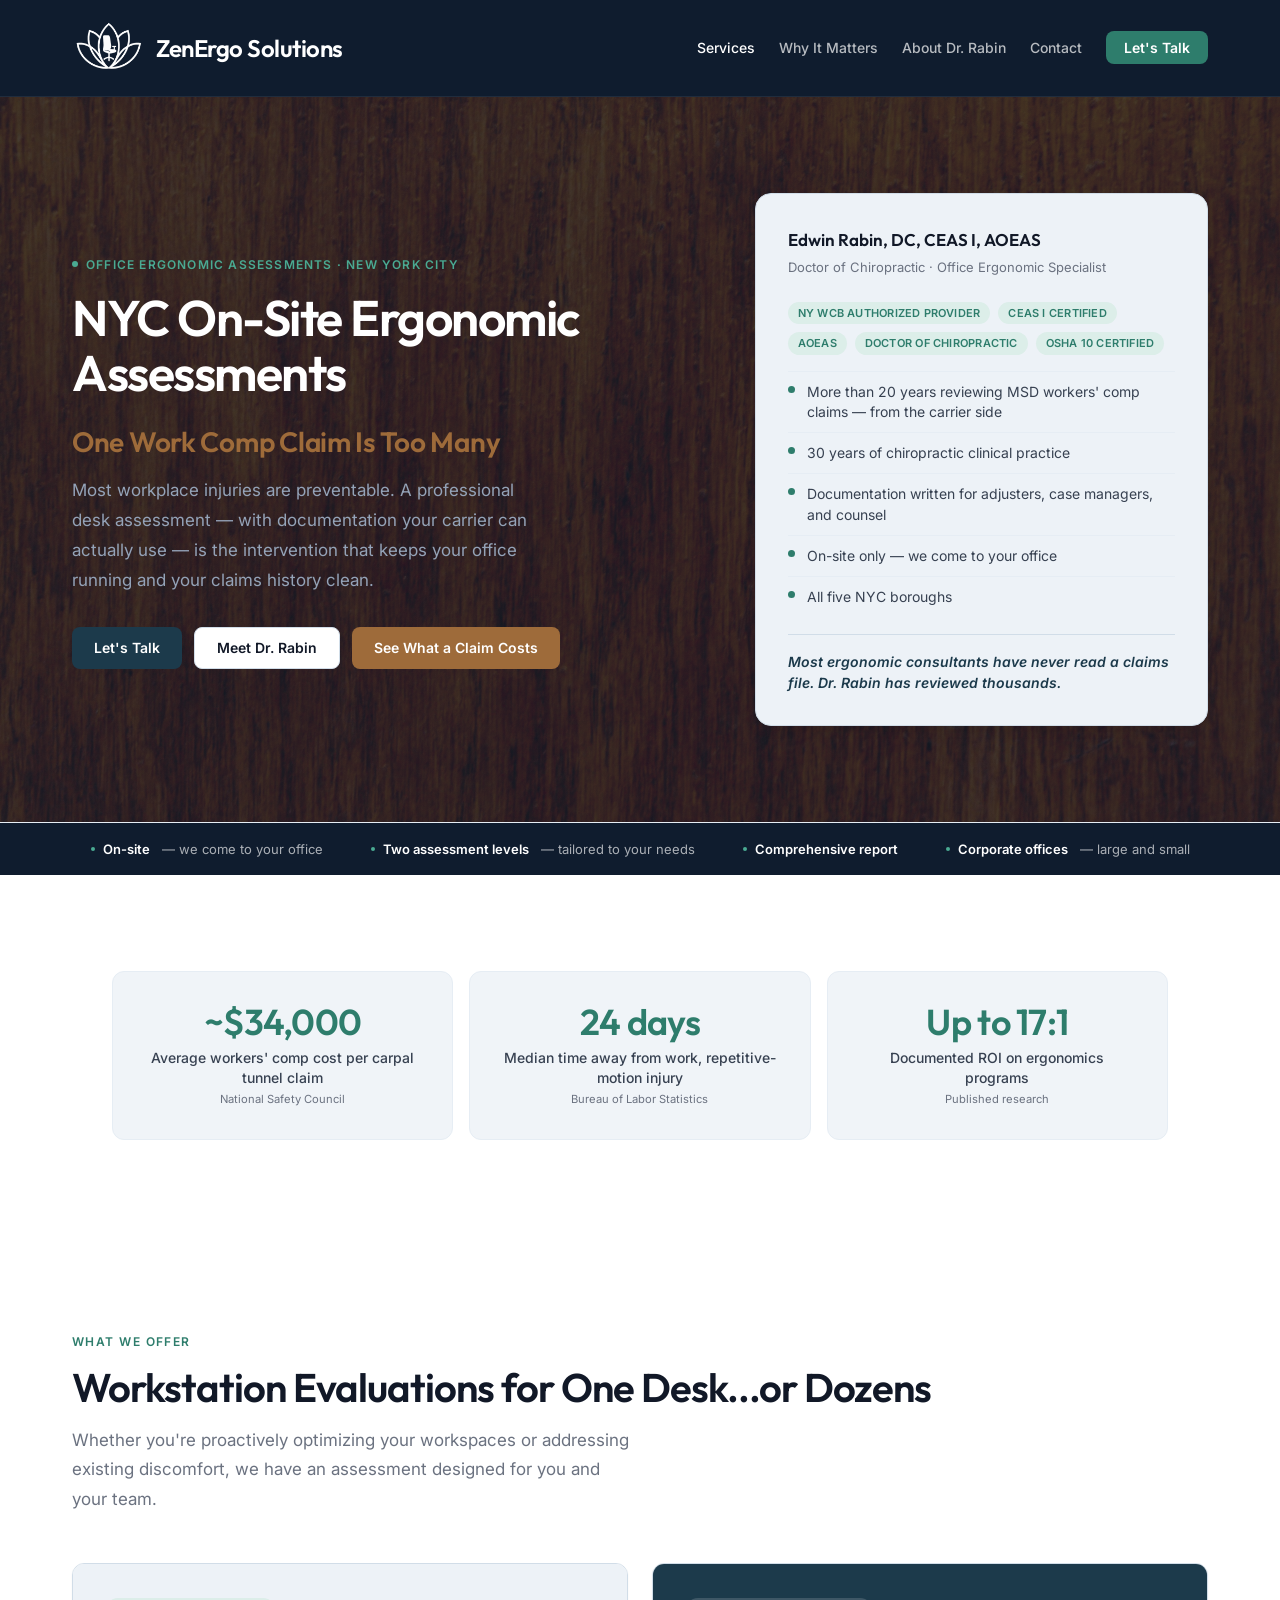
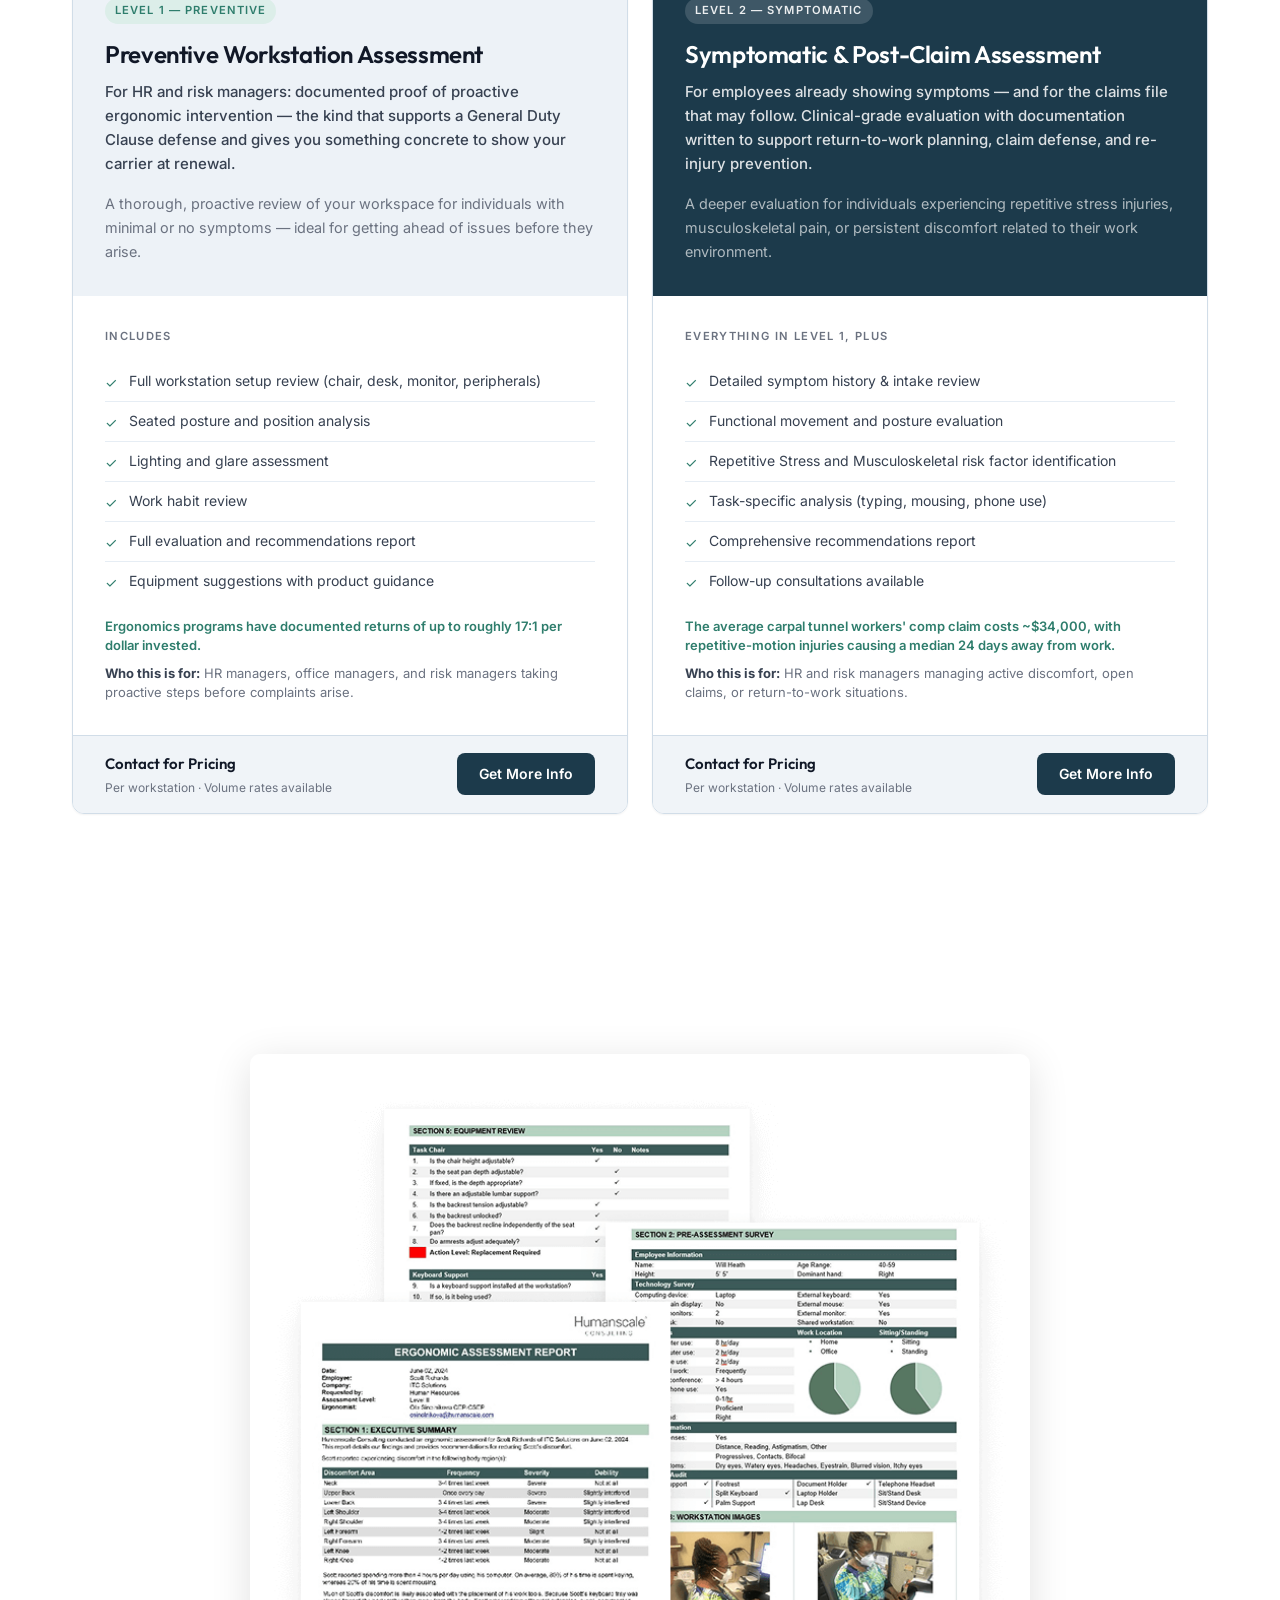
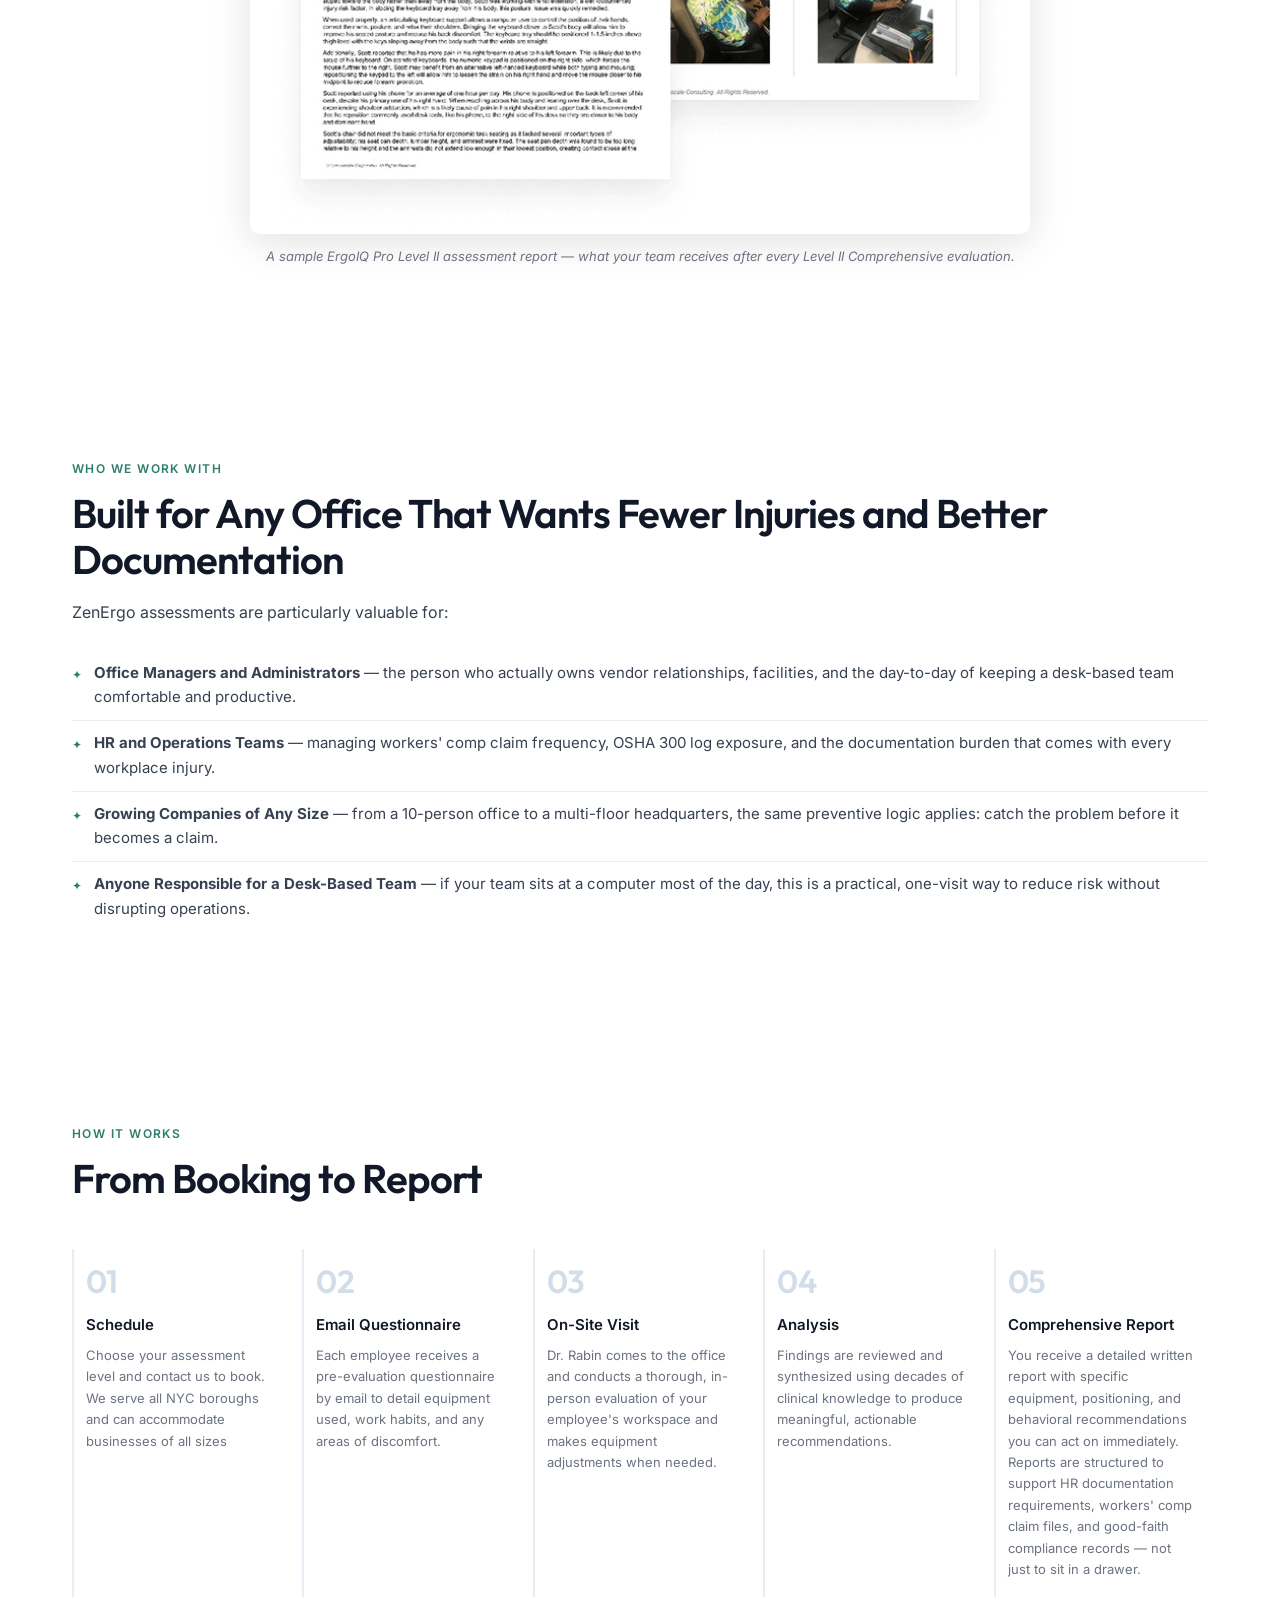
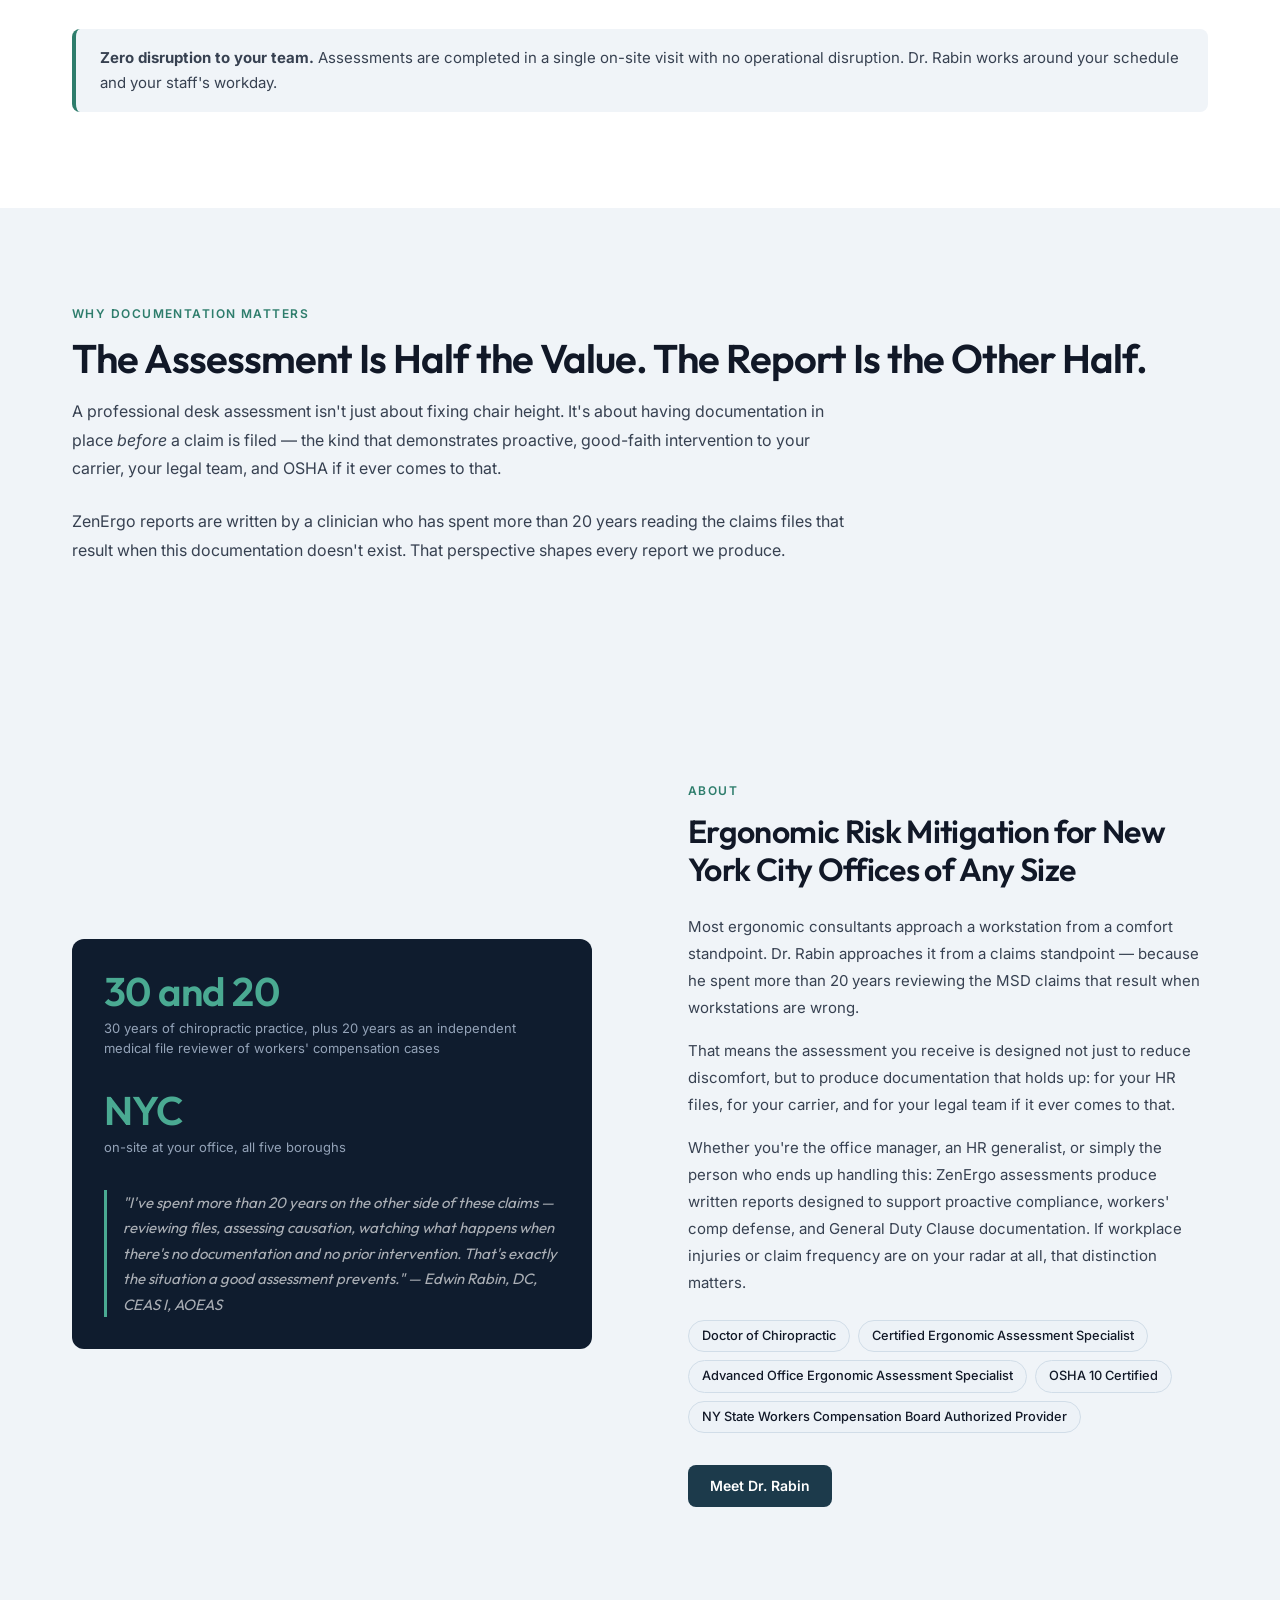
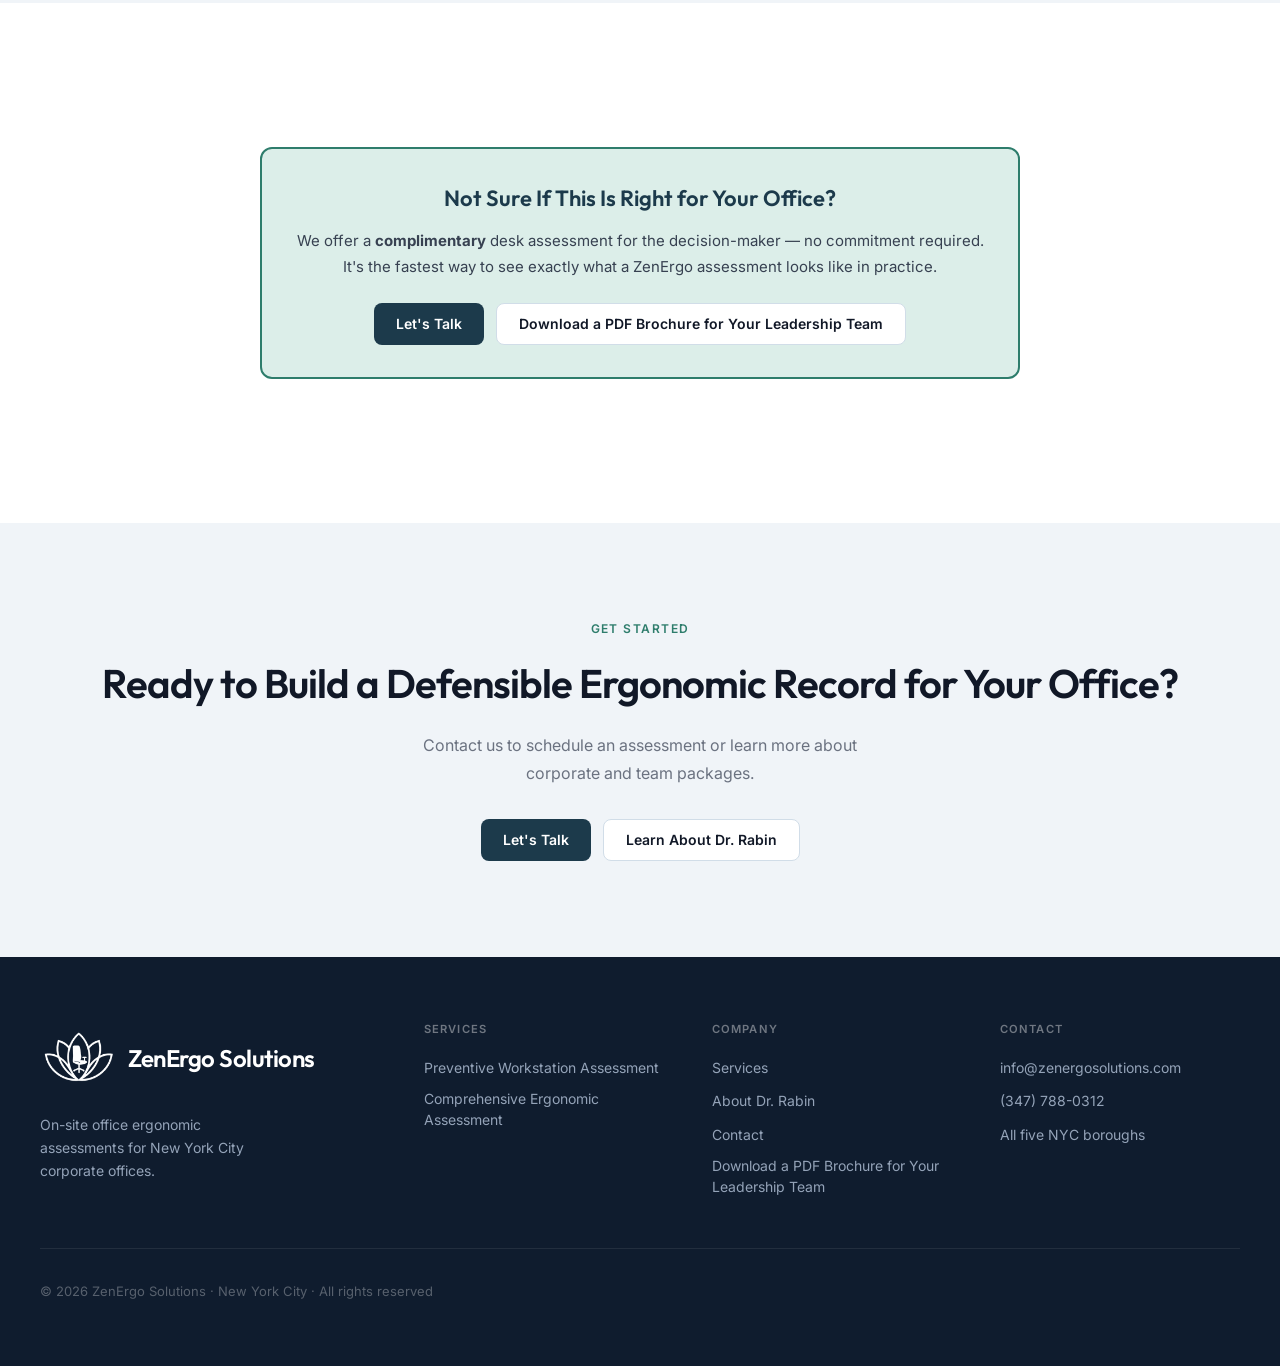
==== commit 6fb6645f: "Reorder landing page sections: stats, offerings, who we work with Move the three stat callout boxes " ====
--- a/index.html
+++ b/index.html
@@ -229,20 +229,9 @@
     </div>
   </div>
 
-  <!-- WHO WE WORK WITH section -->
-  <section class="content-section" id="who-we-work-with">
-    <div class="container">
-      <div class="section-eyebrow">Who We Work With</div>
-      <h2 class="section-title">Built for Any Office That Wants Fewer Injuries and Better Documentation</h2>
-      <p class="section-intro">ZenErgo assessments are particularly valuable for:</p>
-      <ul class="prose-list">
-        <li><span class="pl-dot">✦</span><span><strong>Office Managers and Administrators</strong> — the person who actually owns vendor relationships, facilities, and the day-to-day of keeping a desk-based team comfortable and productive.</span></li>
-        <li><span class="pl-dot">✦</span><span><strong>HR and Operations Teams</strong> — managing workers' comp claim frequency, OSHA 300 log exposure, and the documentation burden that comes with every workplace injury.</span></li>
-        <li><span class="pl-dot">✦</span><span><strong>Growing Companies of Any Size</strong> — from a 10-person office to a multi-floor headquarters, the same preventive logic applies: catch the problem before it becomes a claim.</span></li>
-        <li><span class="pl-dot">✦</span><span><strong>Anyone Responsible for a Desk-Based Team</strong> — if your team sits at a computer most of the day, this is a practical, one-visit way to reduce risk without disrupting operations.</span></li>
-      </ul>
-
-      <!-- Stat bar -->
+  <!-- STAT BAR -->
+  <section class="content-section" id="stat-bar-section">
+    <div class="container">
       <div class="stat-bar">
         <div class="stat-item">
           <span class="stat-number">~$34,000</span>
@@ -348,6 +337,21 @@
     </div>
   </section>
 
+  <!-- WHO WE WORK WITH section -->
+  <section class="content-section" id="who-we-work-with">
+    <div class="container">
+      <div class="section-eyebrow">Who We Work With</div>
+      <h2 class="section-title">Built for Any Office That Wants Fewer Injuries and Better Documentation</h2>
+      <p class="section-intro">ZenErgo assessments are particularly valuable for:</p>
+      <ul class="prose-list">
+        <li><span class="pl-dot">✦</span><span><strong>Office Managers and Administrators</strong> — the person who actually owns vendor relationships, facilities, and the day-to-day of keeping a desk-based team comfortable and productive.</span></li>
+        <li><span class="pl-dot">✦</span><span><strong>HR and Operations Teams</strong> — managing workers' comp claim frequency, OSHA 300 log exposure, and the documentation burden that comes with every workplace injury.</span></li>
+        <li><span class="pl-dot">✦</span><span><strong>Growing Companies of Any Size</strong> — from a 10-person office to a multi-floor headquarters, the same preventive logic applies: catch the problem before it becomes a claim.</span></li>
+        <li><span class="pl-dot">✦</span><span><strong>Anyone Responsible for a Desk-Based Team</strong> — if your team sits at a computer most of the day, this is a practical, one-visit way to reduce risk without disrupting operations.</span></li>
+      </ul>
+    </div>
+  </section>
+
   <!-- PROCESS -->
   <section class="process-section">
     <div class="container">
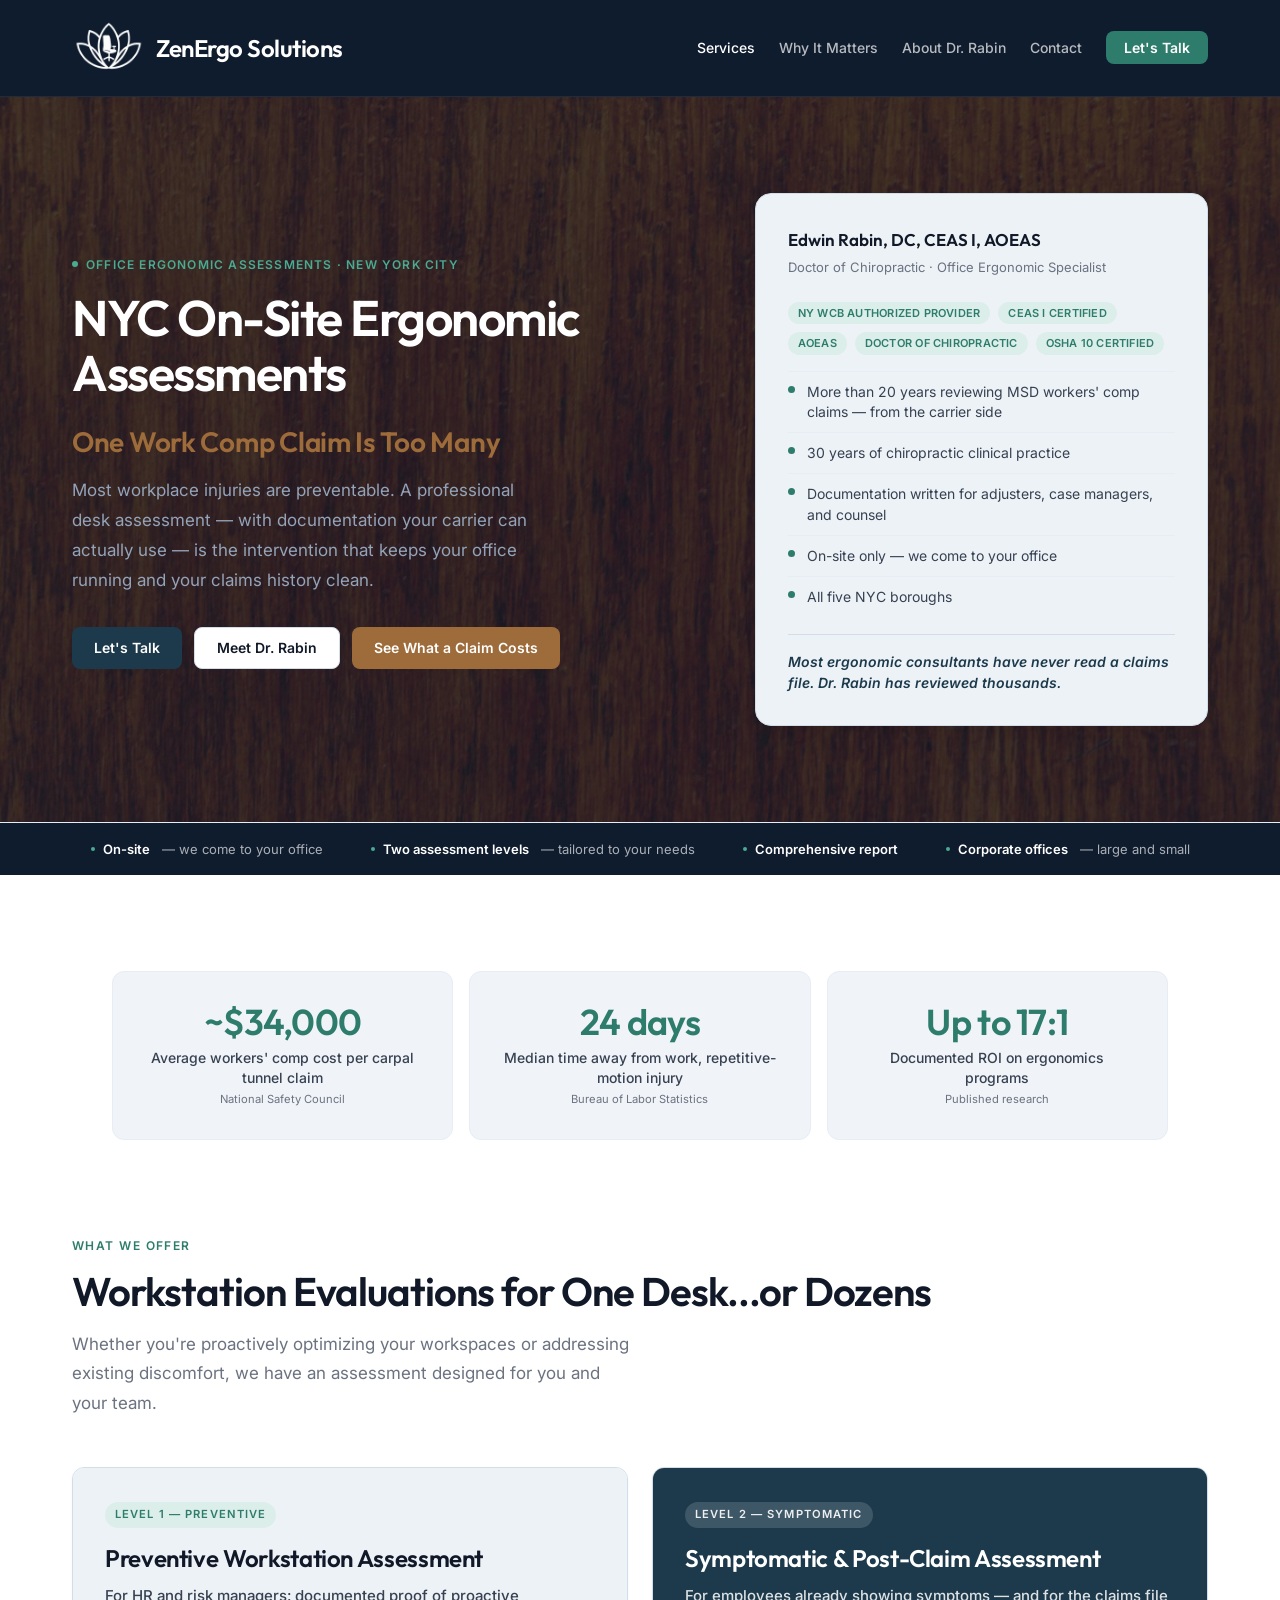
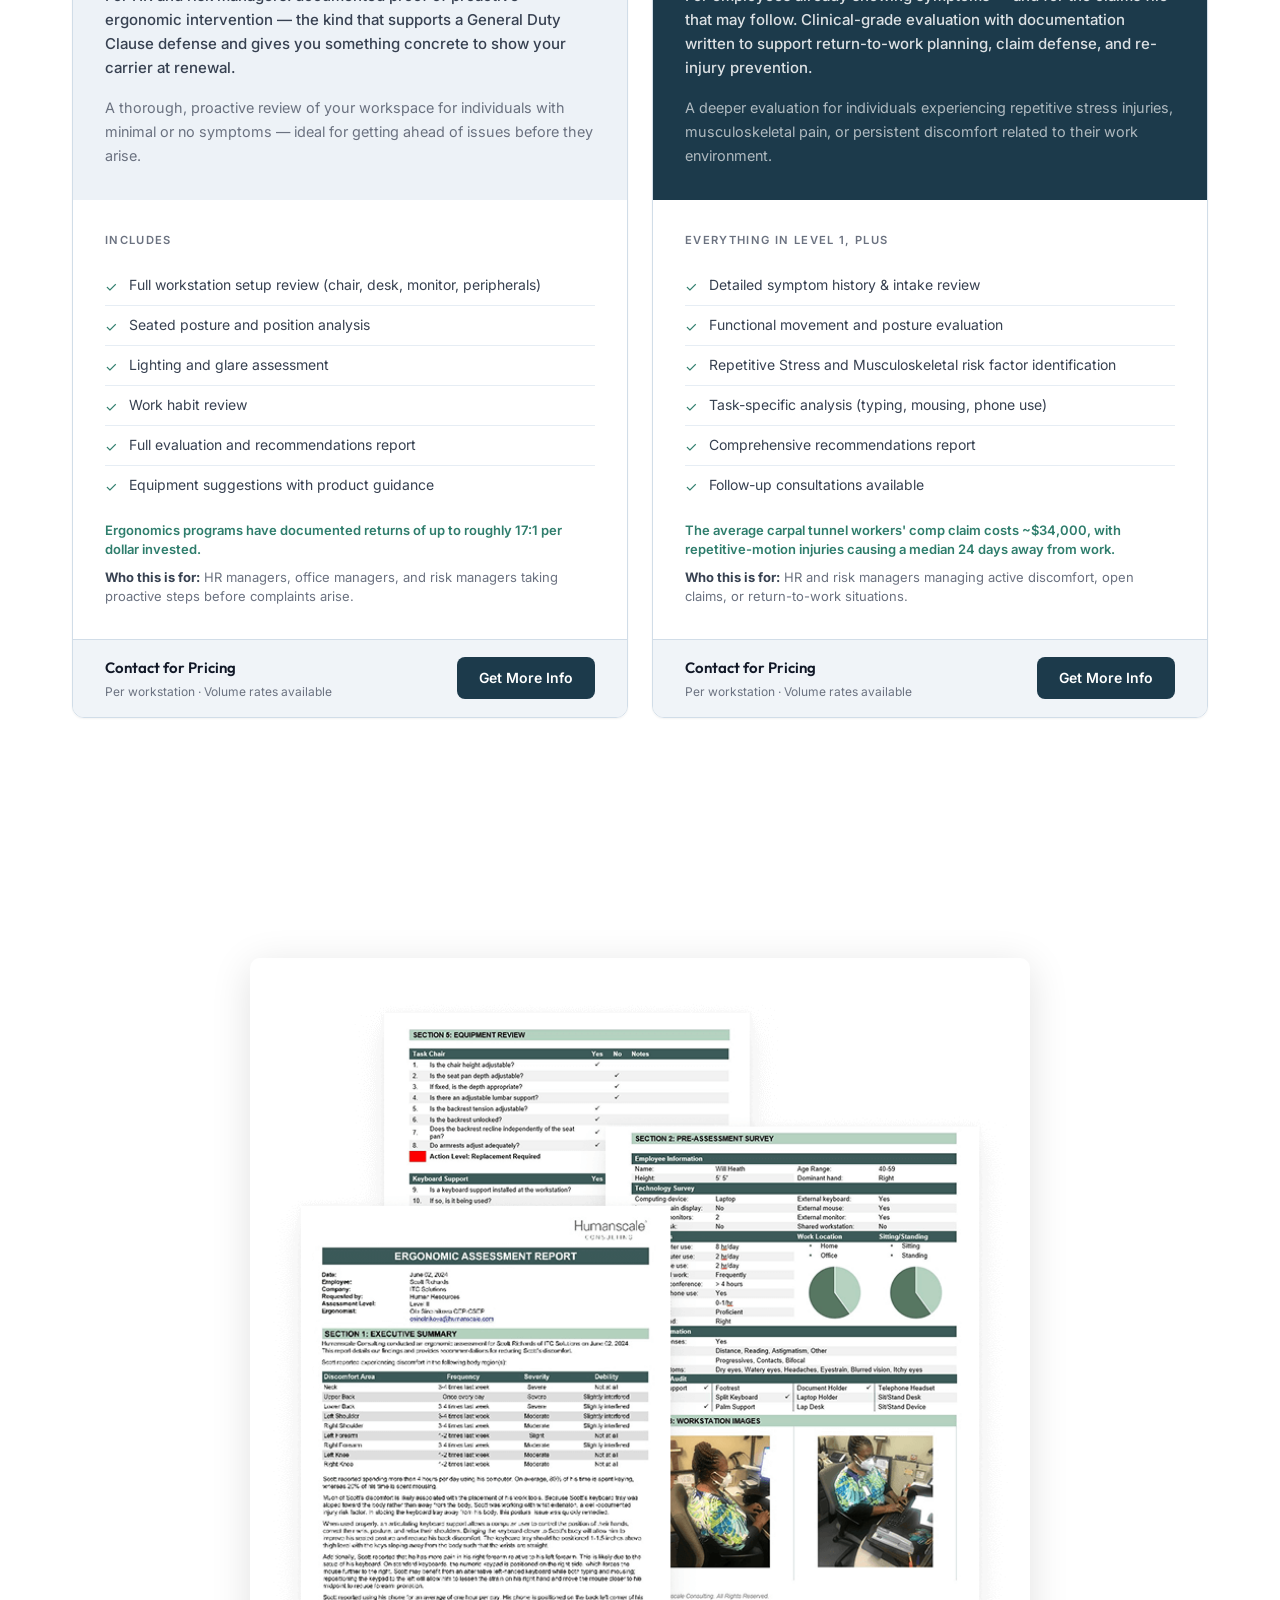
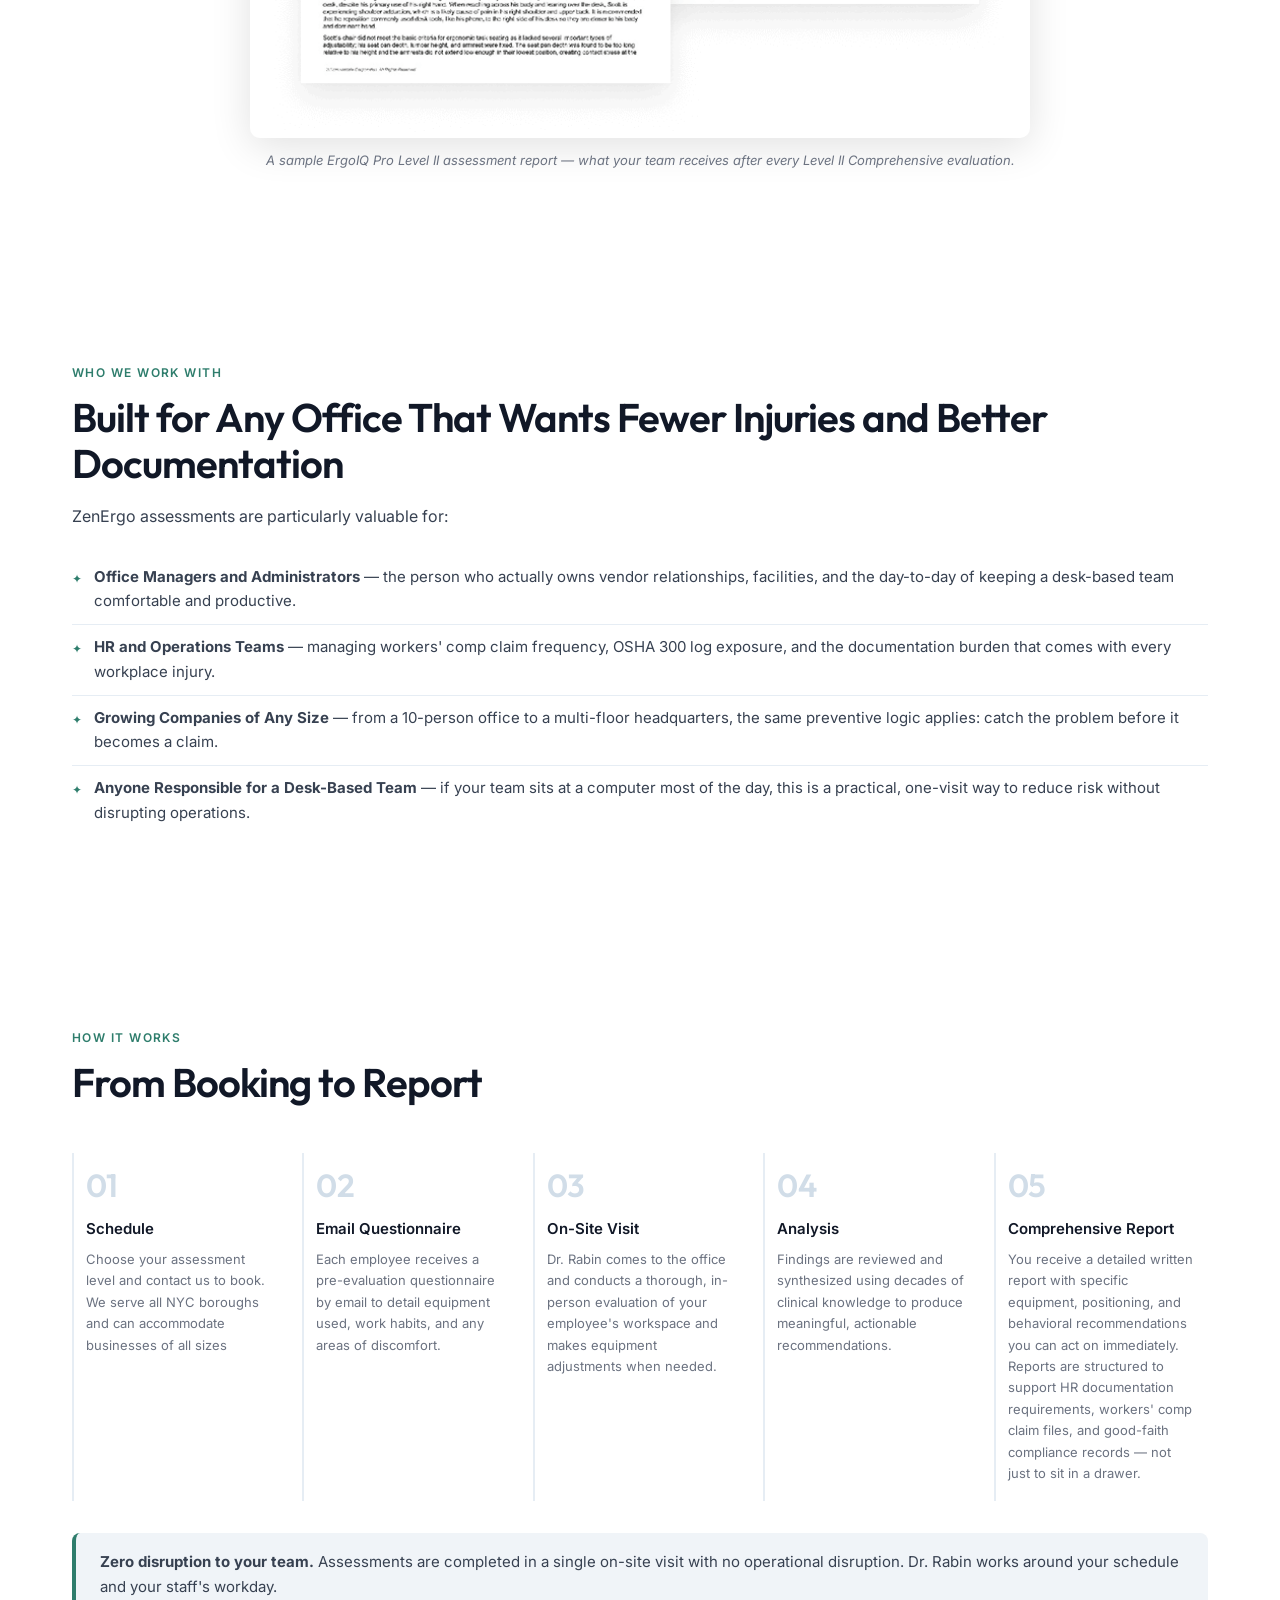
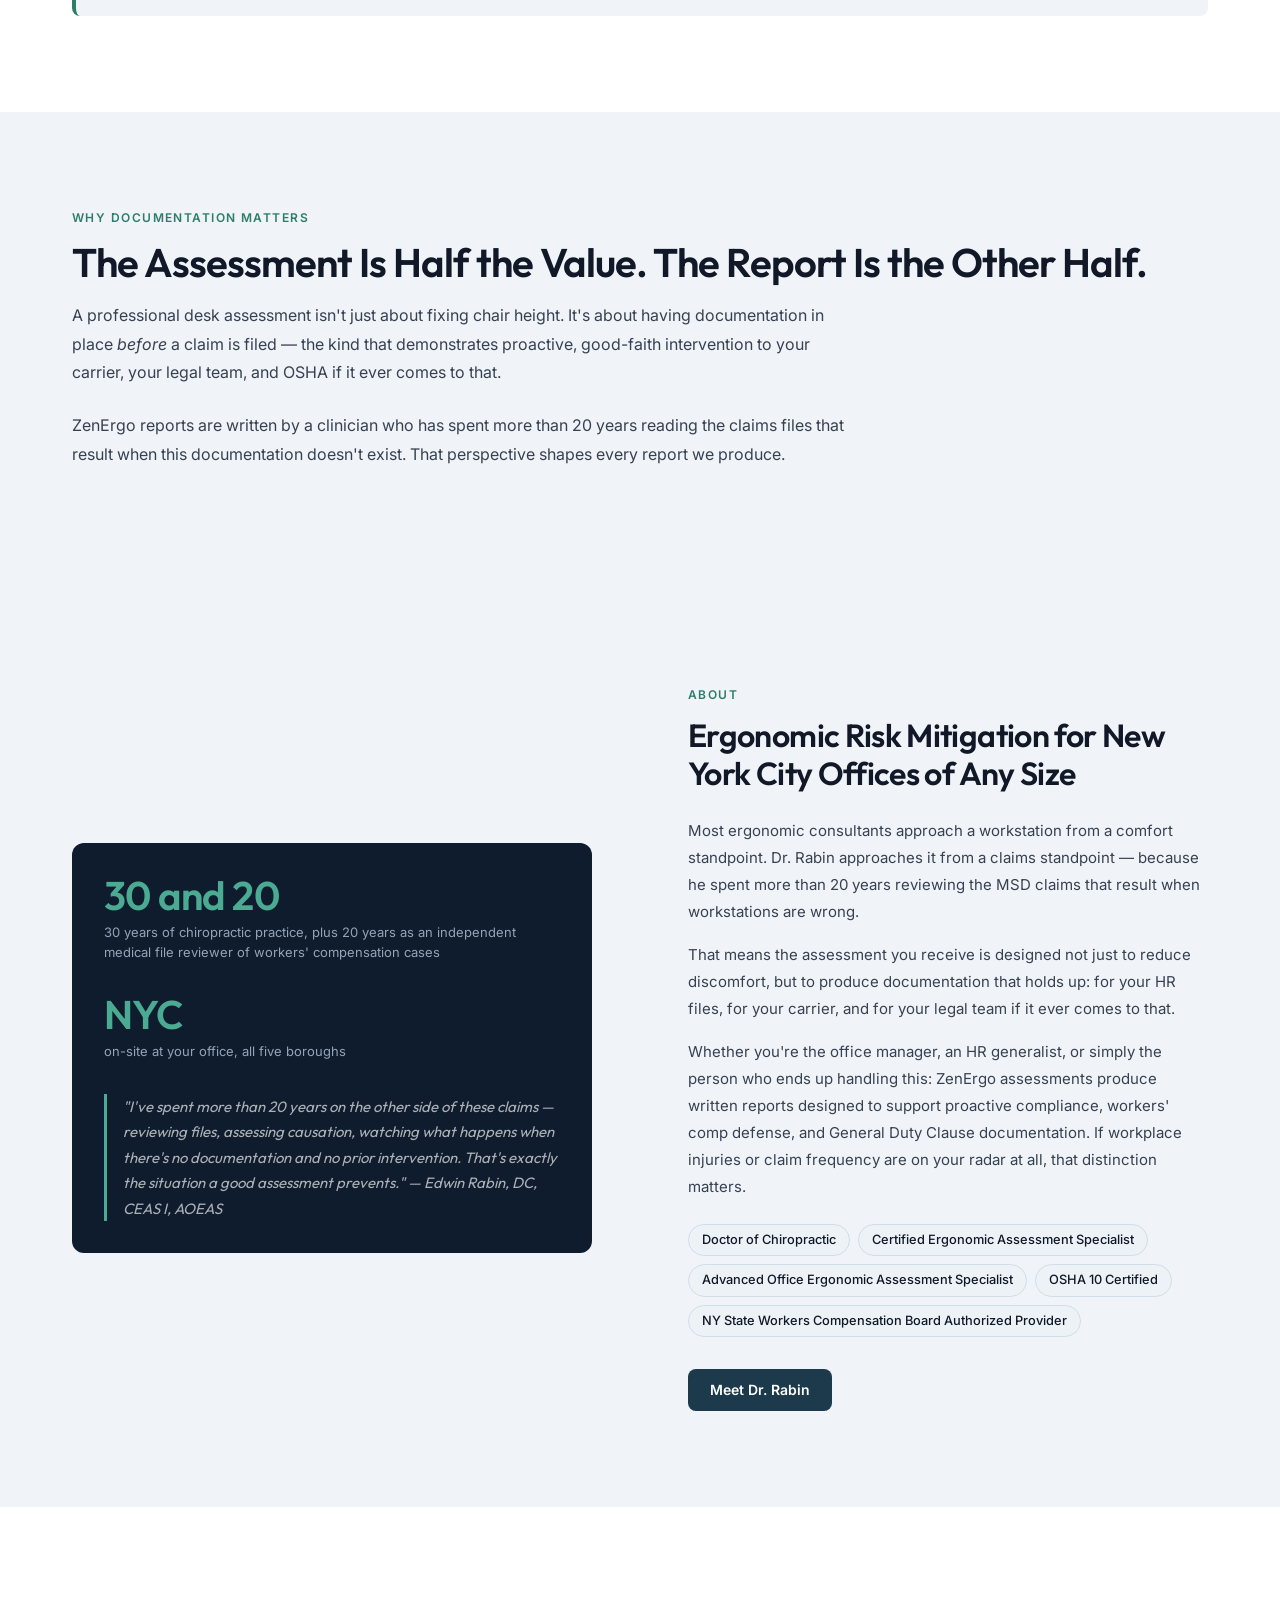
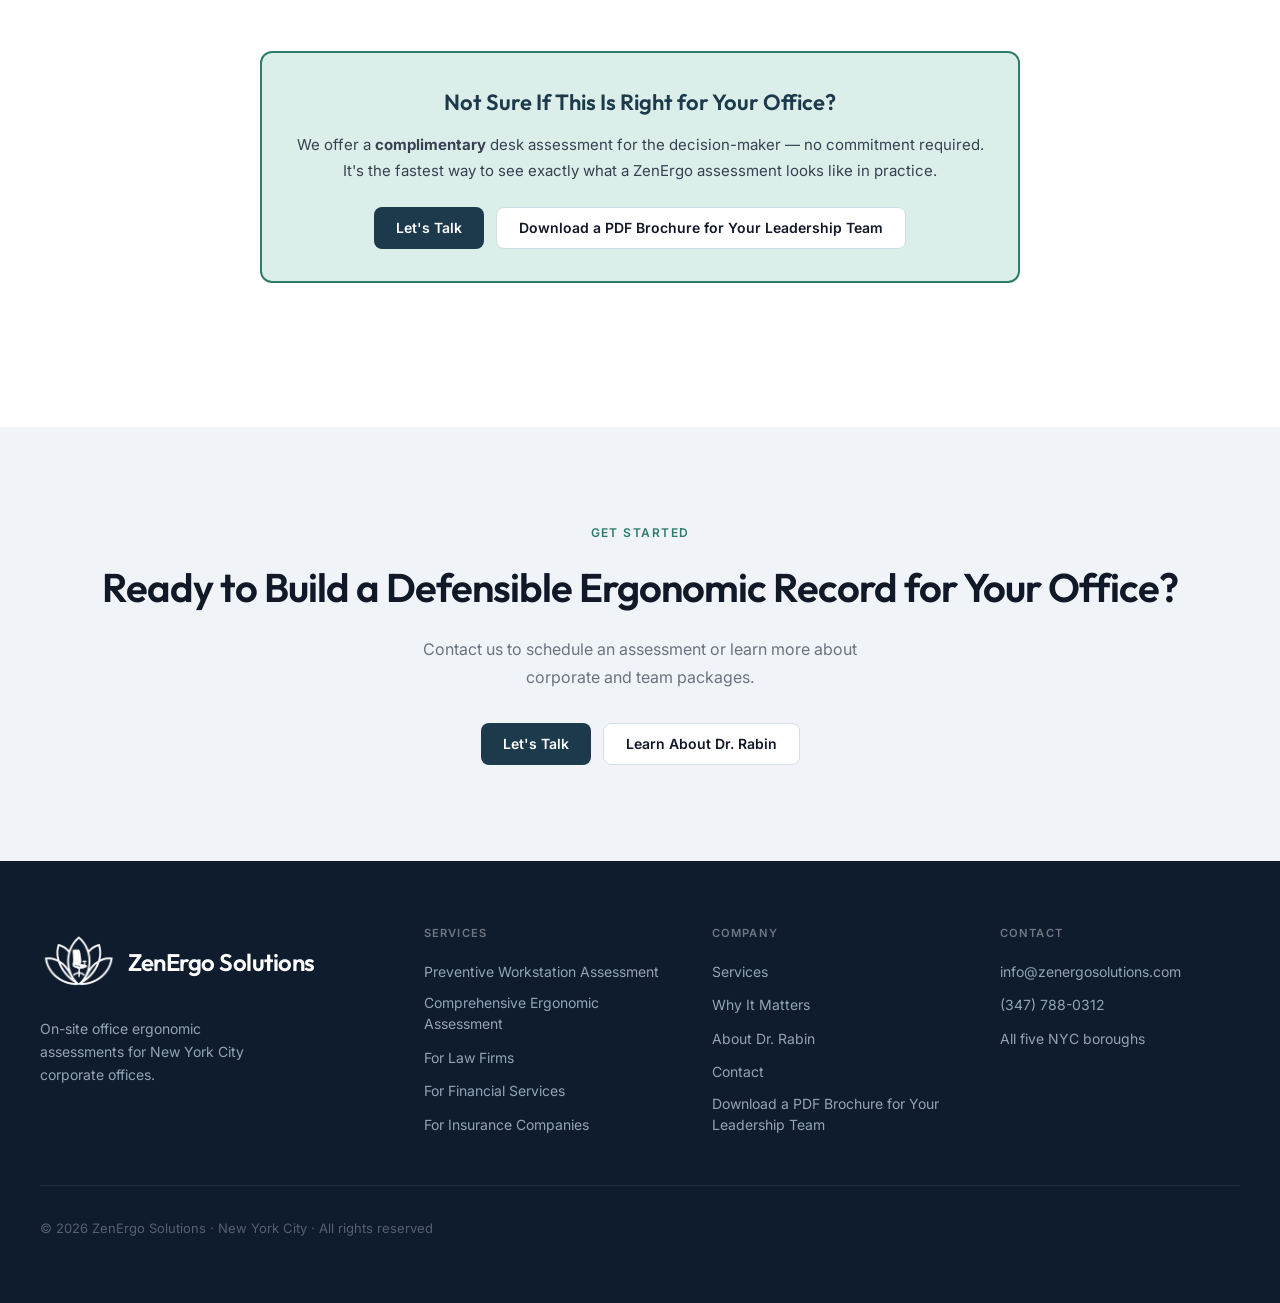
==== commit 353fe67e: "SEO and performance audit: 10x lighter pages, search-friendly titles, fixes Performance (every page " ====
--- a/index.html
+++ b/index.html
@@ -3,14 +3,15 @@
 <head>
   <meta charset="UTF-8">
   <meta name="viewport" content="width=device-width, initial-scale=1.0">
-  <title>NYC Office Ergonomic Assessments | On-Site Workplace Evaluations | ZenErgo Solutions</title>
-  <meta name="description" content="On-site office ergonomic assessments for NYC businesses of any size. Chiropractor-led evaluations with documentation your team can actually use — reduce workplace injuries, strengthen your compliance record, and protect a desk-bound workforce. All five NYC boroughs.">
+  <title>NYC Office Ergonomic Assessments | ZenErgo Solutions</title>
+  <meta name="description" content="ZenErgo Solutions is an NYC ergonomic assessment company. On-site, chiropractor-led workstation evaluations with written reports for HR and workers' comp files.">
   <link rel="canonical" href="https://www.zenergosolutions.com/" />
   <meta name="keywords" content="office ergonomic assessment, ergonomic evaluation NYC, on-site ergonomic assessment New York, workplace ergonomics assessment, ergonomic risk assessment, ergonomic consultants NYC, desk assessment, workstation risk assessment, ergonomic workstation assessment, office ergonomics consultant, workplace injury prevention NYC, corporate ergonomics program, office safety assessment, ZenErgo Solutions, Dr. Edwin Rabin">
 
   <!-- Favicon -->
-  <link rel="icon" type="image/png" href="ZenErgo-wName.png">
-  <link rel="apple-touch-icon" href="ZenErgo-wName.png">
+  <link rel="icon" href="/favicon.ico" sizes="48x48">
+  <link rel="icon" type="image/png" sizes="192x192" href="/favicon-192.png">
+  <link rel="apple-touch-icon" href="/apple-touch-icon.png">
 
   <!-- Open Graph -->
   <meta property="og:type" content="website">
@@ -70,9 +71,13 @@
     },
     "founder": {
       "@type": "Person",
-      "name": "Dr. Edwin Rabin, DC",
+      "@id": "https://www.zenergosolutions.com/about.html#edwin-rabin",
+      "name": "Edwin Rabin",
+      "alternateName": "Ed Rabin",
+      "honorificPrefix": "Dr.",
+      "honorificSuffix": "DC, CEAS I, AOEAS",
       "jobTitle": "Chiropractor & Certified Ergonomics Specialist",
-      "honorificSuffix": "DC, CEAS I, AOEAS"
+      "url": "https://www.zenergosolutions.com/about.html"
     },
     "areaServed": [
       {
@@ -151,6 +156,19 @@
   }
   </script>
 
+  <!-- JSON-LD: WebSite (tells Google the site name to show in results) -->
+  <script type="application/ld+json">
+  {
+    "@context": "https://schema.org",
+    "@type": "WebSite",
+    "@id": "https://www.zenergosolutions.com/#website",
+    "name": "ZenErgo Solutions",
+    "alternateName": "ZenErgo",
+    "url": "https://www.zenergosolutions.com/",
+    "publisher": { "@id": "https://www.zenergosolutions.com/#organization" }
+  }
+  </script>
+
   <link rel="preconnect" href="https://fonts.googleapis.com">
   <link rel="preconnect" href="https://fonts.gstatic.com" crossorigin>
   <link href="https://fonts.googleapis.com/css2?family=Outfit:wght@400;500;600&family=Inter:wght@400;500;600&display=swap" rel="stylesheet">
@@ -161,7 +179,7 @@
 <header class="site-header">
   <nav class="nav-inner" aria-label="Main navigation">
     <a href="/" class="nav-logo" aria-label="ZenErgo Solutions home">
-      <img src="ZenErgo-wName.png" alt="ZenErgo Solutions logo">
+      <img src="logo-160.png" alt="ZenErgo Solutions logo" width="160" height="160">
       <span class="nav-brand-name">ZenErgo Solutions</span>
     </a>
     <ul class="nav-links" id="navLinks">
@@ -331,7 +349,7 @@
   <section class="process-section">
     <div class="container">
       <div class="report-preview">
-        <img src="ErgoIQPro Report Picture.png" alt="Sample ErgoIQ Pro ergonomic assessment report showing executive summary, equipment review, and workspace images" class="report-preview-img">
+        <img src="ErgoIQPro Report Picture.png" width="768" height="768" loading="lazy" alt="Sample ErgoIQ Pro ergonomic assessment report showing executive summary, equipment review, and workspace images" class="report-preview-img">
         <p class="report-preview-caption">A sample ErgoIQ Pro Level II assessment report — what your team receives after every Level II Comprehensive evaluation.</p>
       </div>
     </div>
@@ -475,7 +493,7 @@
   <div class="footer-inner">
     <div class="footer-brand">
       <a href="/" class="footer-logo" aria-label="ZenErgo Solutions home">
-        <img src="ZenErgo-wName.png" alt="ZenErgo Solutions logo">
+        <img src="logo-160.png" alt="ZenErgo Solutions logo" width="160" height="160">
         <span class="footer-brand-name">ZenErgo Solutions</span>
       </a>
       <p>On-site office ergonomic assessments for New York City corporate offices.</p>
@@ -485,12 +503,16 @@
       <ul>
         <li><a href="/#services">Preventive Workstation Assessment</a></li>
         <li><a href="/#services">Comprehensive Ergonomic Assessment</a></li>
+        <li><a href="why-it-matters-law.html">For Law Firms</a></li>
+        <li><a href="why-it-matters-financial.html">For Financial Services</a></li>
+        <li><a href="why-it-matters-insurance.html">For Insurance Companies</a></li>
       </ul>
     </div>
     <div class="footer-col">
       <h4>Company</h4>
       <ul>
         <li><a href="/">Services</a></li>
+        <li><a href="why-it-matters.html">Why It Matters</a></li>
         <li><a href="about.html">About Dr. Rabin</a></li>
         <li><a href="contact.html">Contact</a></li>
         <li><a href="/ZenErgo%20Brochure%204page.pdf" target="_blank" rel="noopener">Download a PDF Brochure for Your Leadership Team</a></li>
@@ -527,6 +549,14 @@
     hamburger.setAttribute('aria-expanded', 'false');
     document.body.style.overflow = '';
   }));
+
+  document.querySelectorAll('a[href^="tel:"], a[href^="mailto:"]').forEach(a => a.addEventListener('click', () => {
+    if (typeof gtag === 'function') {
+      gtag('event', a.href.startsWith('tel:') ? 'click_phone' : 'click_email', {
+        page_path: location.pathname
+      });
+    }
+  }));
 </script>
 </body>
 </html>
--- a/style.css
+++ b/style.css
@@ -471,7 +471,7 @@
 .page-hero {
   background:
     linear-gradient(rgba(15, 28, 46, 0.72), rgba(15, 28, 46, 0.72)),
-    url('Desktop.jpg') center/cover no-repeat;
+    url('hero-bg.jpg') center/cover no-repeat;
   padding: var(--sp-xxl) 0;
 }
 
@@ -510,7 +510,7 @@
 .hero-band {
   background:
     linear-gradient(rgba(15, 28, 46, 0.72), rgba(15, 28, 46, 0.72)),
-    url('Desktop.jpg') center/cover no-repeat;
+    url('hero-bg.jpg') center/cover no-repeat;
   padding: var(--sp-section) 0;
   border-bottom: 1px solid var(--c-hairline-soft);
 }
@@ -1352,6 +1352,8 @@
 }
 
 .submit-note { font-size: 0.8rem; color: var(--c-muted); }
+.form-error { width: 100%; font-size: 0.875rem; color: #ef4444; }
+.radio-group.invalid .radio-option { border-color: #ef4444; }
 
 .form-success {
   display: none;
@@ -1918,6 +1920,14 @@
   .page-hero { padding: var(--sp-xl) 0; }
   .service-reminder { padding: var(--sp-xl) 0; }
 
+  /* Hero background: smaller portrait image for phones */
+  .hero-band,
+  .page-hero {
+    background-image:
+      linear-gradient(rgba(15, 28, 46, 0.72), rgba(15, 28, 46, 0.72)),
+      url('hero-bg-mobile.jpg');
+  }
+
   /* Hero */
   .hero-layout { grid-template-columns: 1fr; gap: var(--sp-xl); }
   .hero-h1 { font-size: 2.25rem; }
@@ -2065,6 +2075,14 @@
   color: var(--c-primary);
 }
 
+/* Stat bar section — tighter bottom spacing before What We Offer */
+#stat-bar-section {
+  padding-bottom: calc(var(--sp-section) / 2);
+}
+#services {
+  padding-top: calc(var(--sp-section) / 2);
+}
+
 /* Stat bar (homepage data callout strip) */
 .stat-bar {
   display: grid;
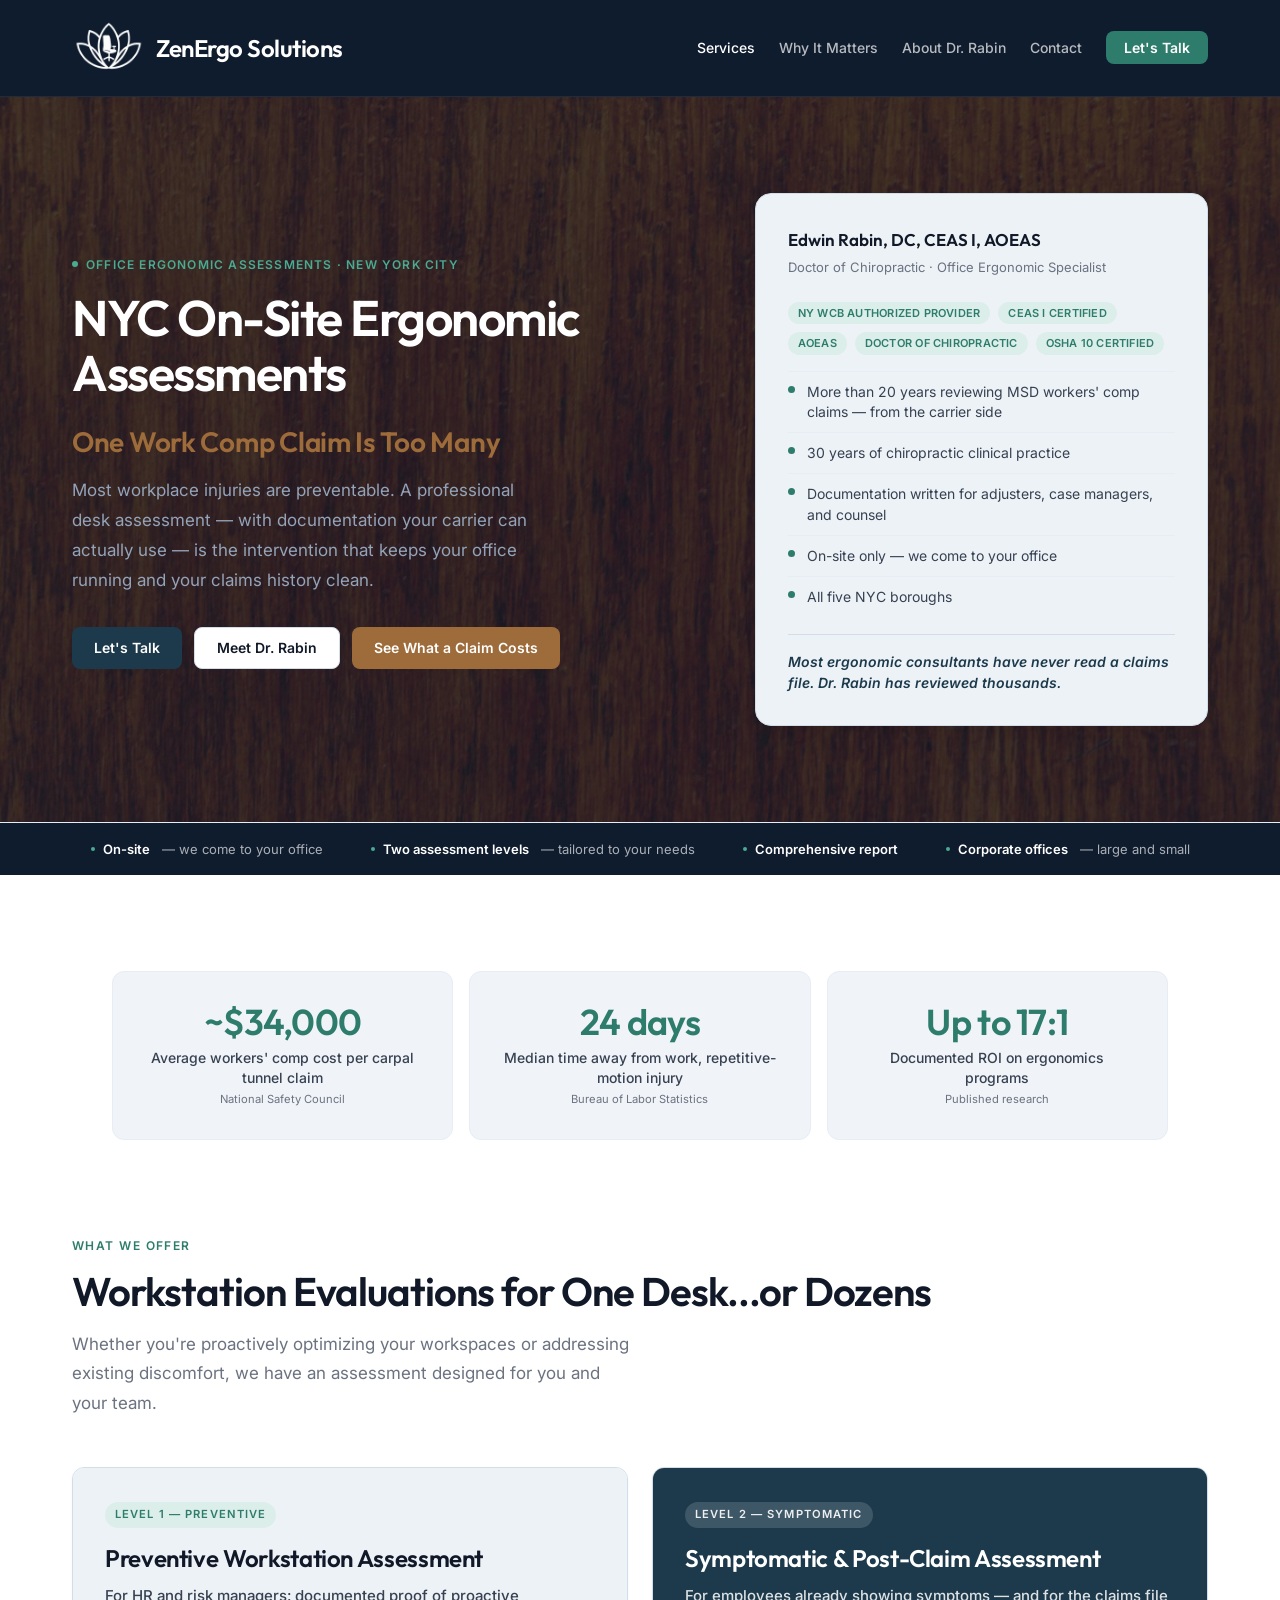
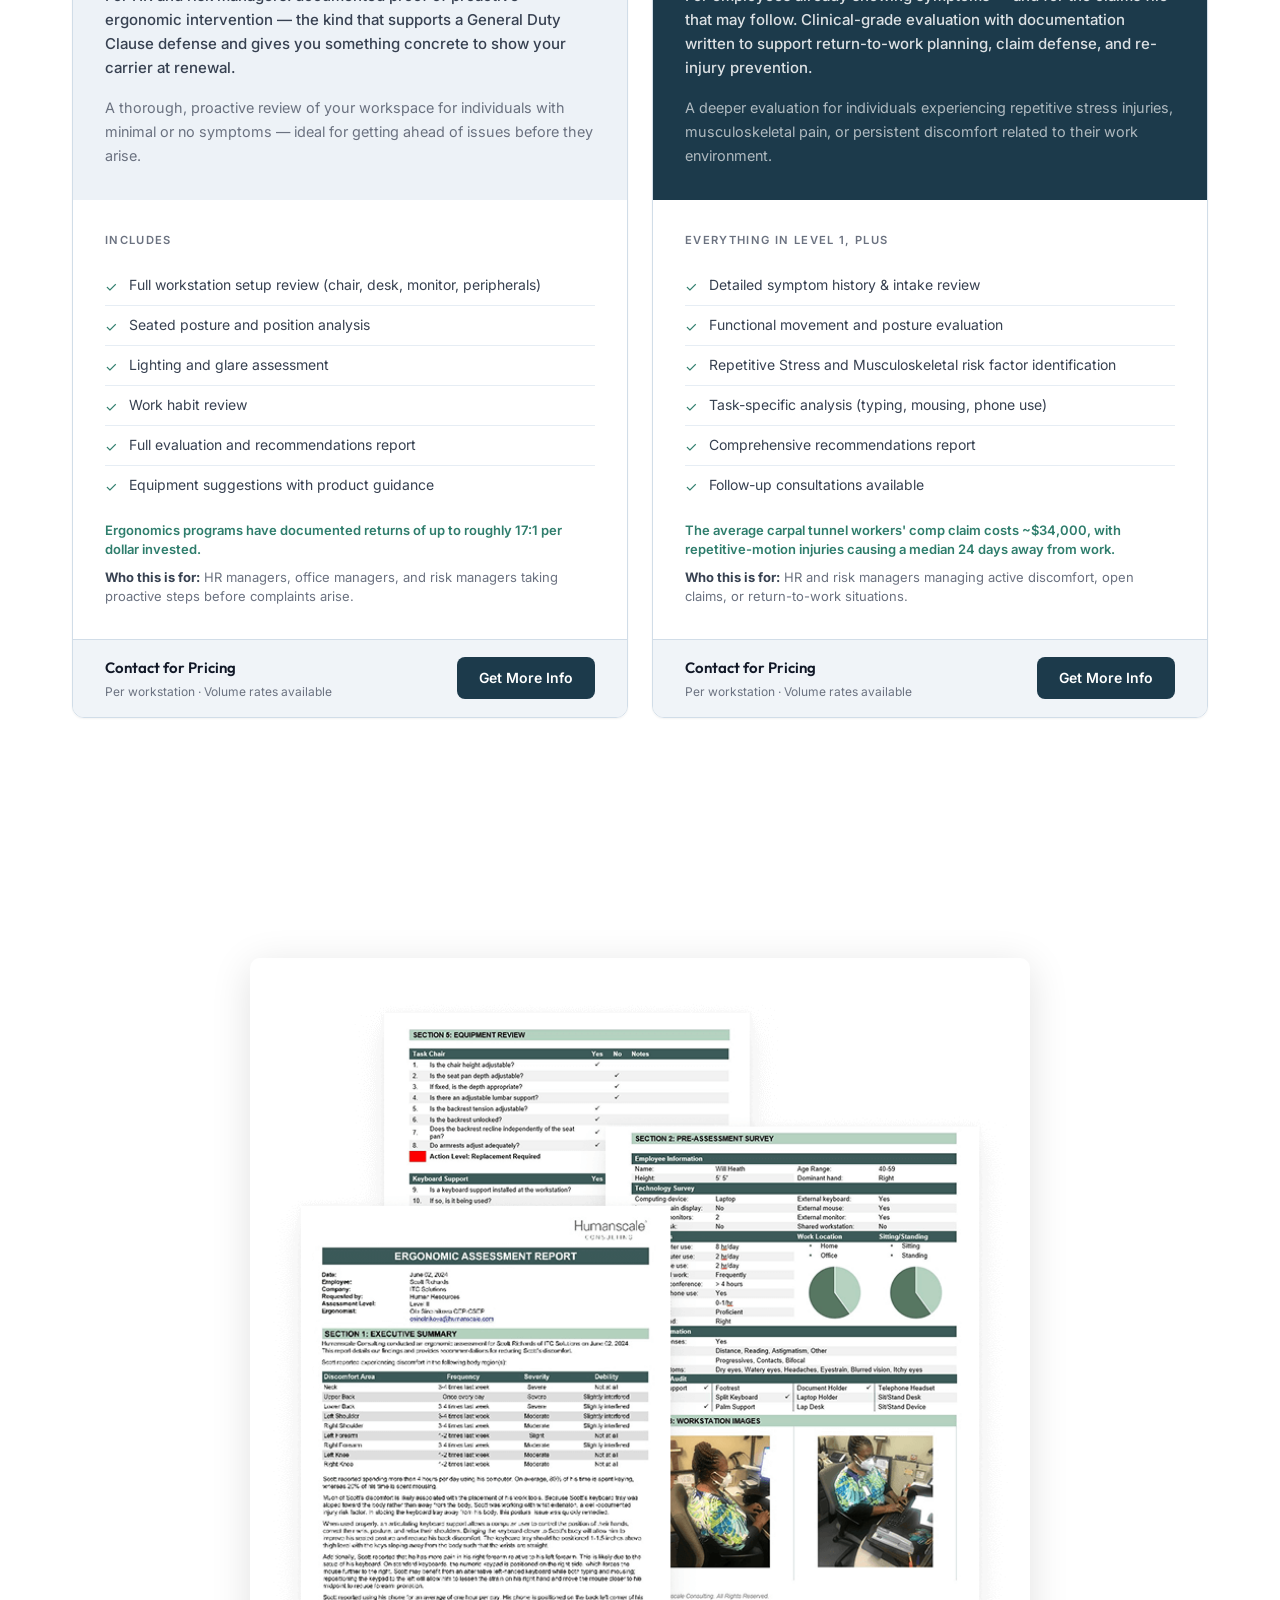
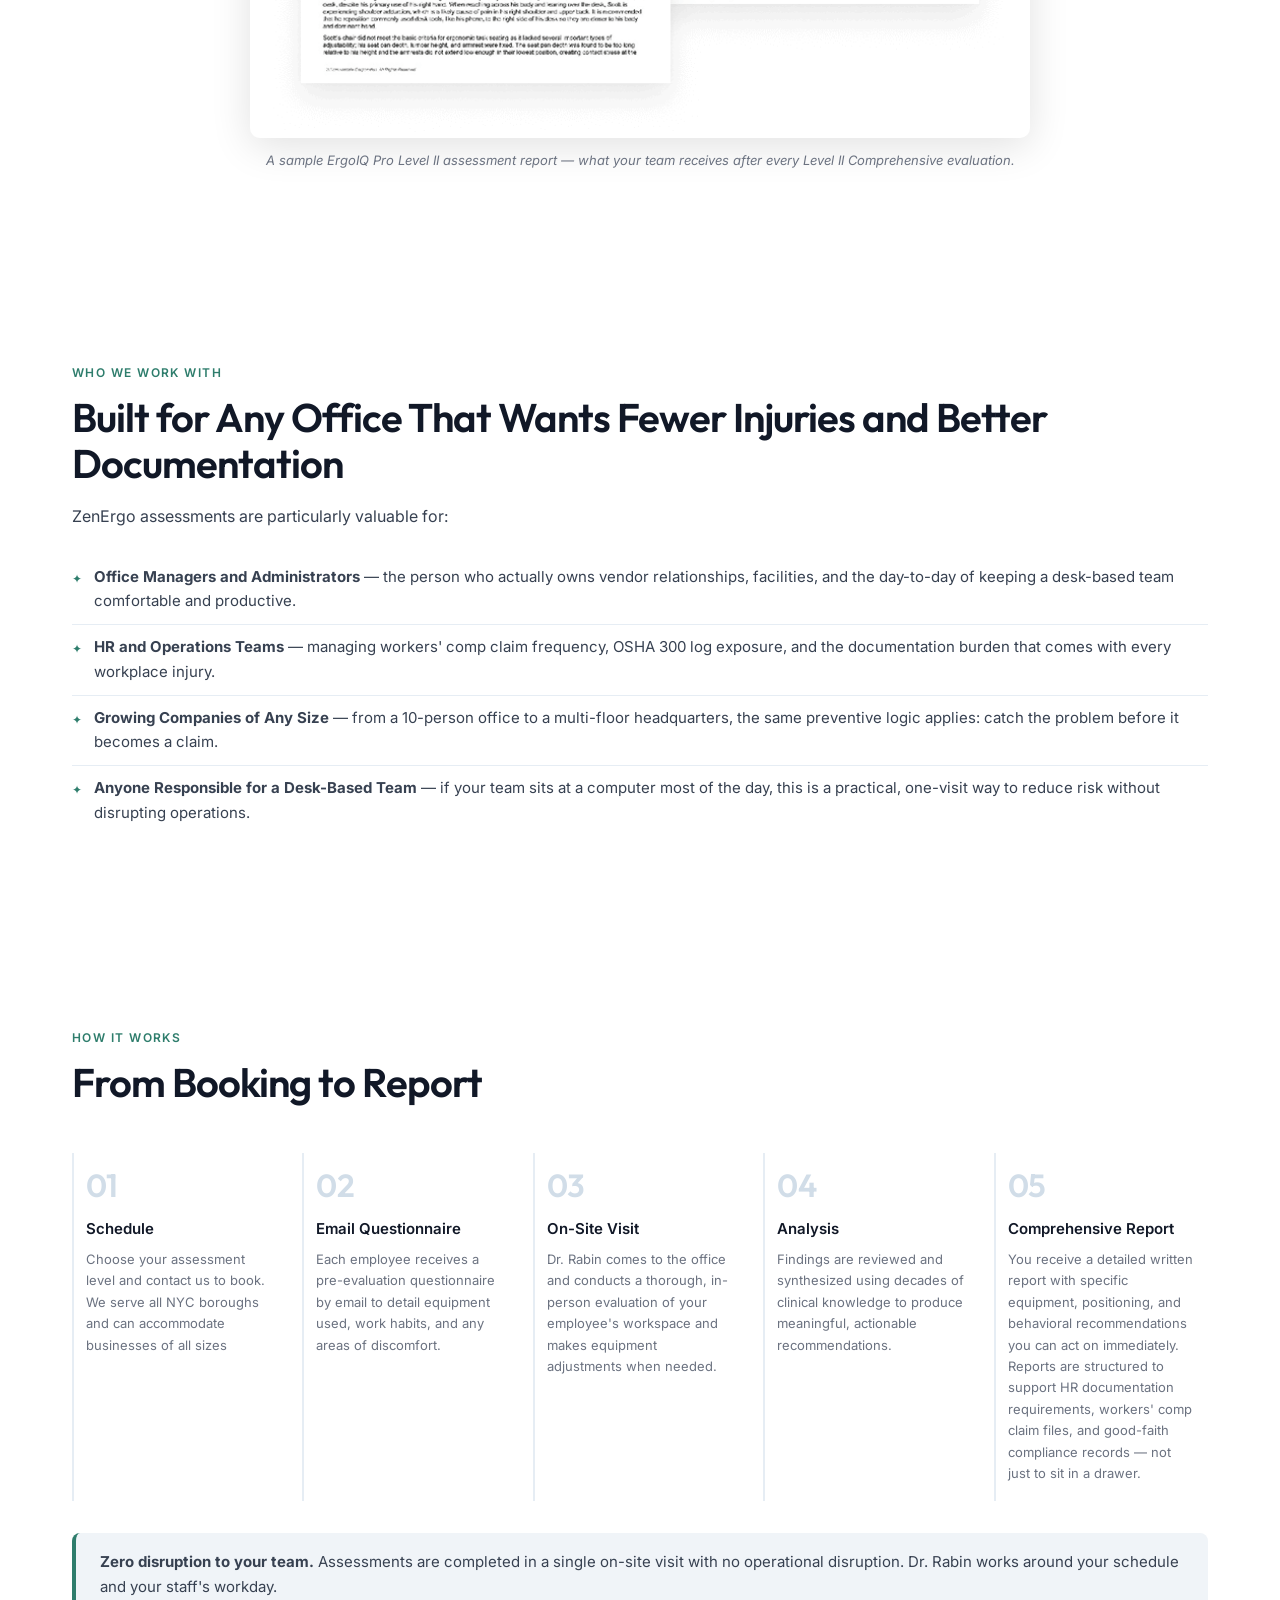
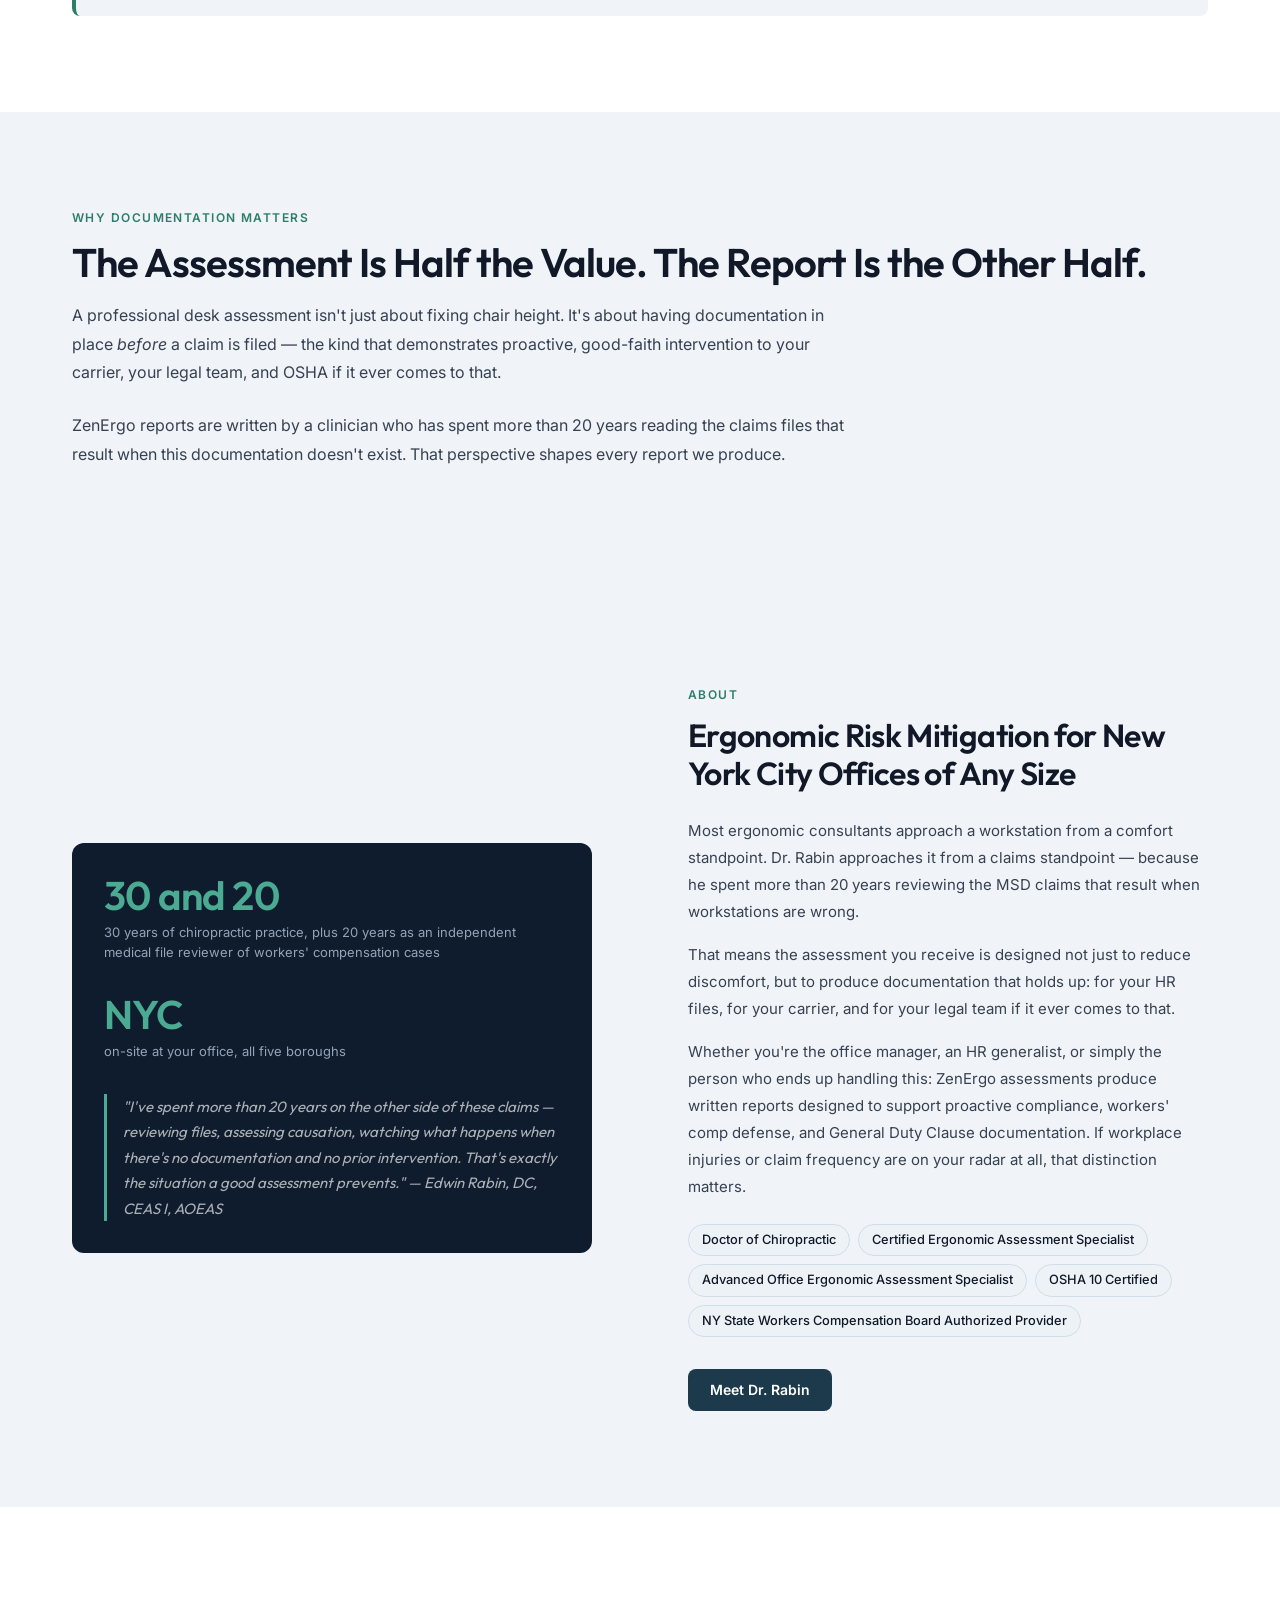
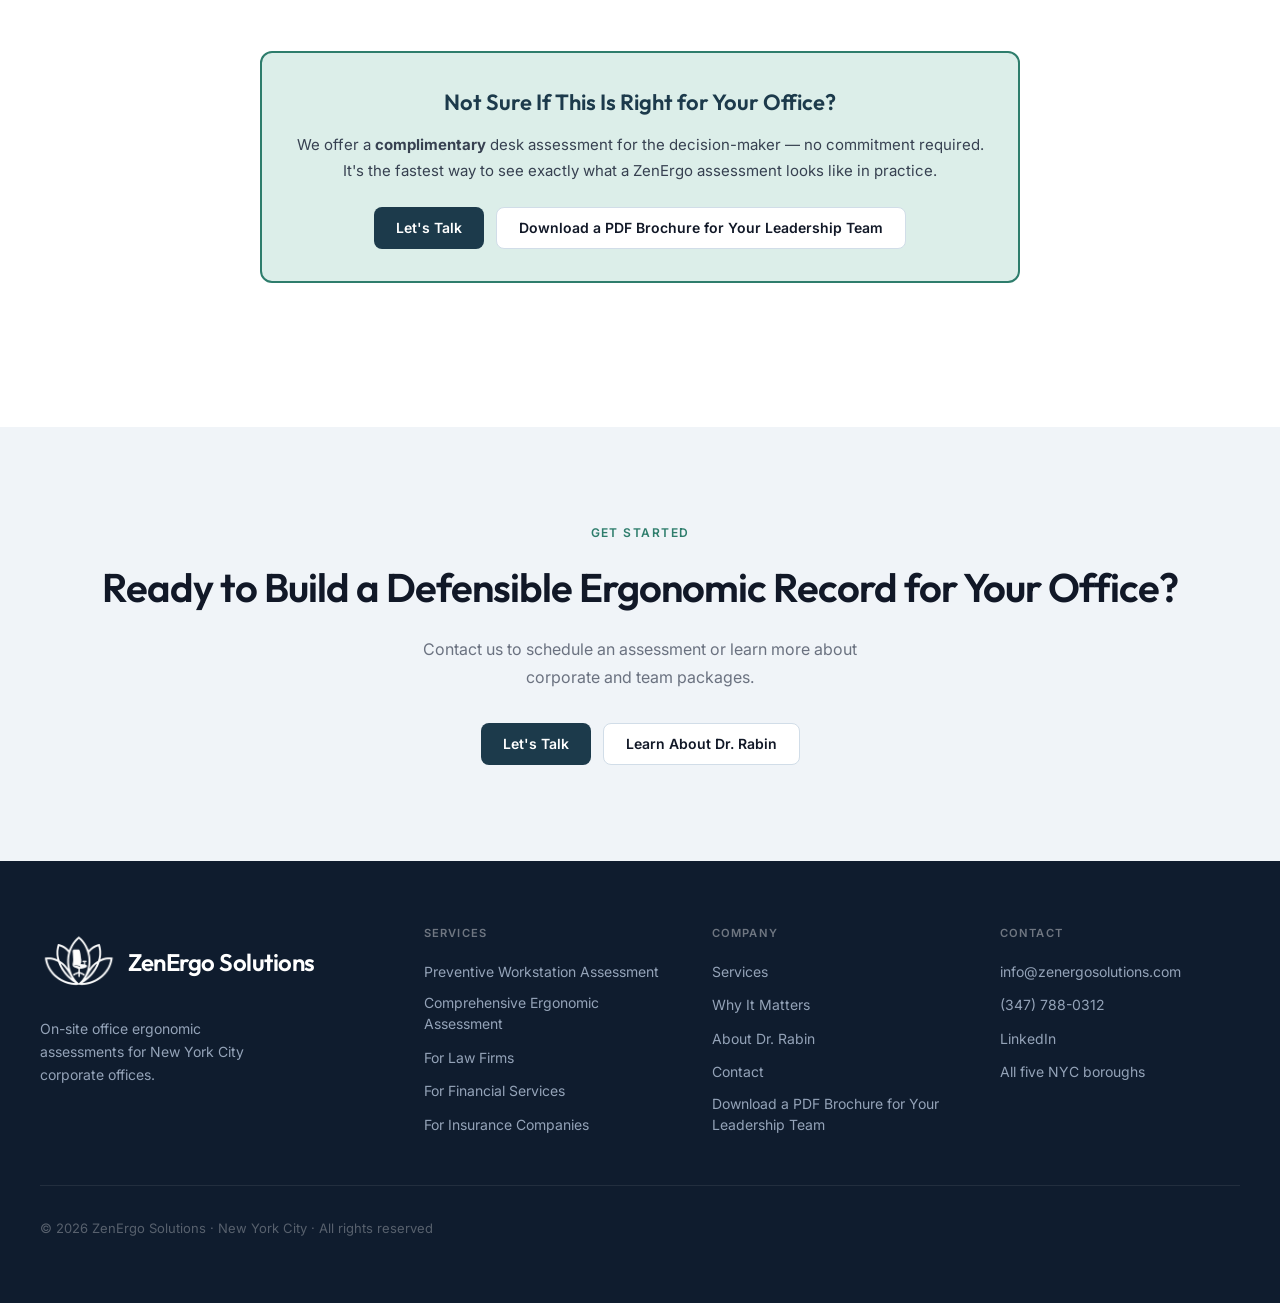
==== commit 0e211e3f: "Link the site to its LinkedIn profiles (structured data + visible links) - JSON-LD sameAs: ZenErgo S" ====
--- a/index.html
+++ b/index.html
@@ -50,6 +50,7 @@
     "logo": "https://www.zenergosolutions.com/ZenErgo-wName.png",
     "@id": "https://www.zenergosolutions.com/#organization",
     "url": "https://www.zenergosolutions.com",
+    "sameAs": ["https://www.linkedin.com/company/zenergo-solutions/"],
     "telephone": "+1-347-788-0312",
     "email": "info@zenergosolutions.com",
     "priceRange": "$$",
@@ -77,7 +78,8 @@
       "honorificPrefix": "Dr.",
       "honorificSuffix": "DC, CEAS I, AOEAS",
       "jobTitle": "Chiropractor & Certified Ergonomics Specialist",
-      "url": "https://www.zenergosolutions.com/about.html"
+      "url": "https://www.zenergosolutions.com/about.html",
+      "sameAs": ["https://www.linkedin.com/in/ed-rabin"]
     },
     "areaServed": [
       {
@@ -523,6 +525,7 @@
       <ul>
         <li><a href="mailto:info@zenergosolutions.com">info@zenergosolutions.com</a></li>
         <li><a href="tel:+13477880312">(347) 788-0312</a></li>
+        <li><a href="https://www.linkedin.com/company/zenergo-solutions/" target="_blank" rel="noopener">LinkedIn</a></li>
         <li><span>All five NYC boroughs</span></li>
       </ul>
     </div>
--- a/style.css
+++ b/style.css
@@ -990,6 +990,15 @@
   line-height: 1.45;
 }
 .sidebar-credentials li:last-child { border-bottom: none; }
+
+.profile-link {
+  display: inline-block;
+  margin-top: var(--sp-md);
+  font-size: 0.875rem;
+  font-weight: 600;
+  color: var(--c-accent);
+}
+.profile-link:hover { text-decoration: underline; }
 
 .cred-icon {
   color: var(--c-brand);
